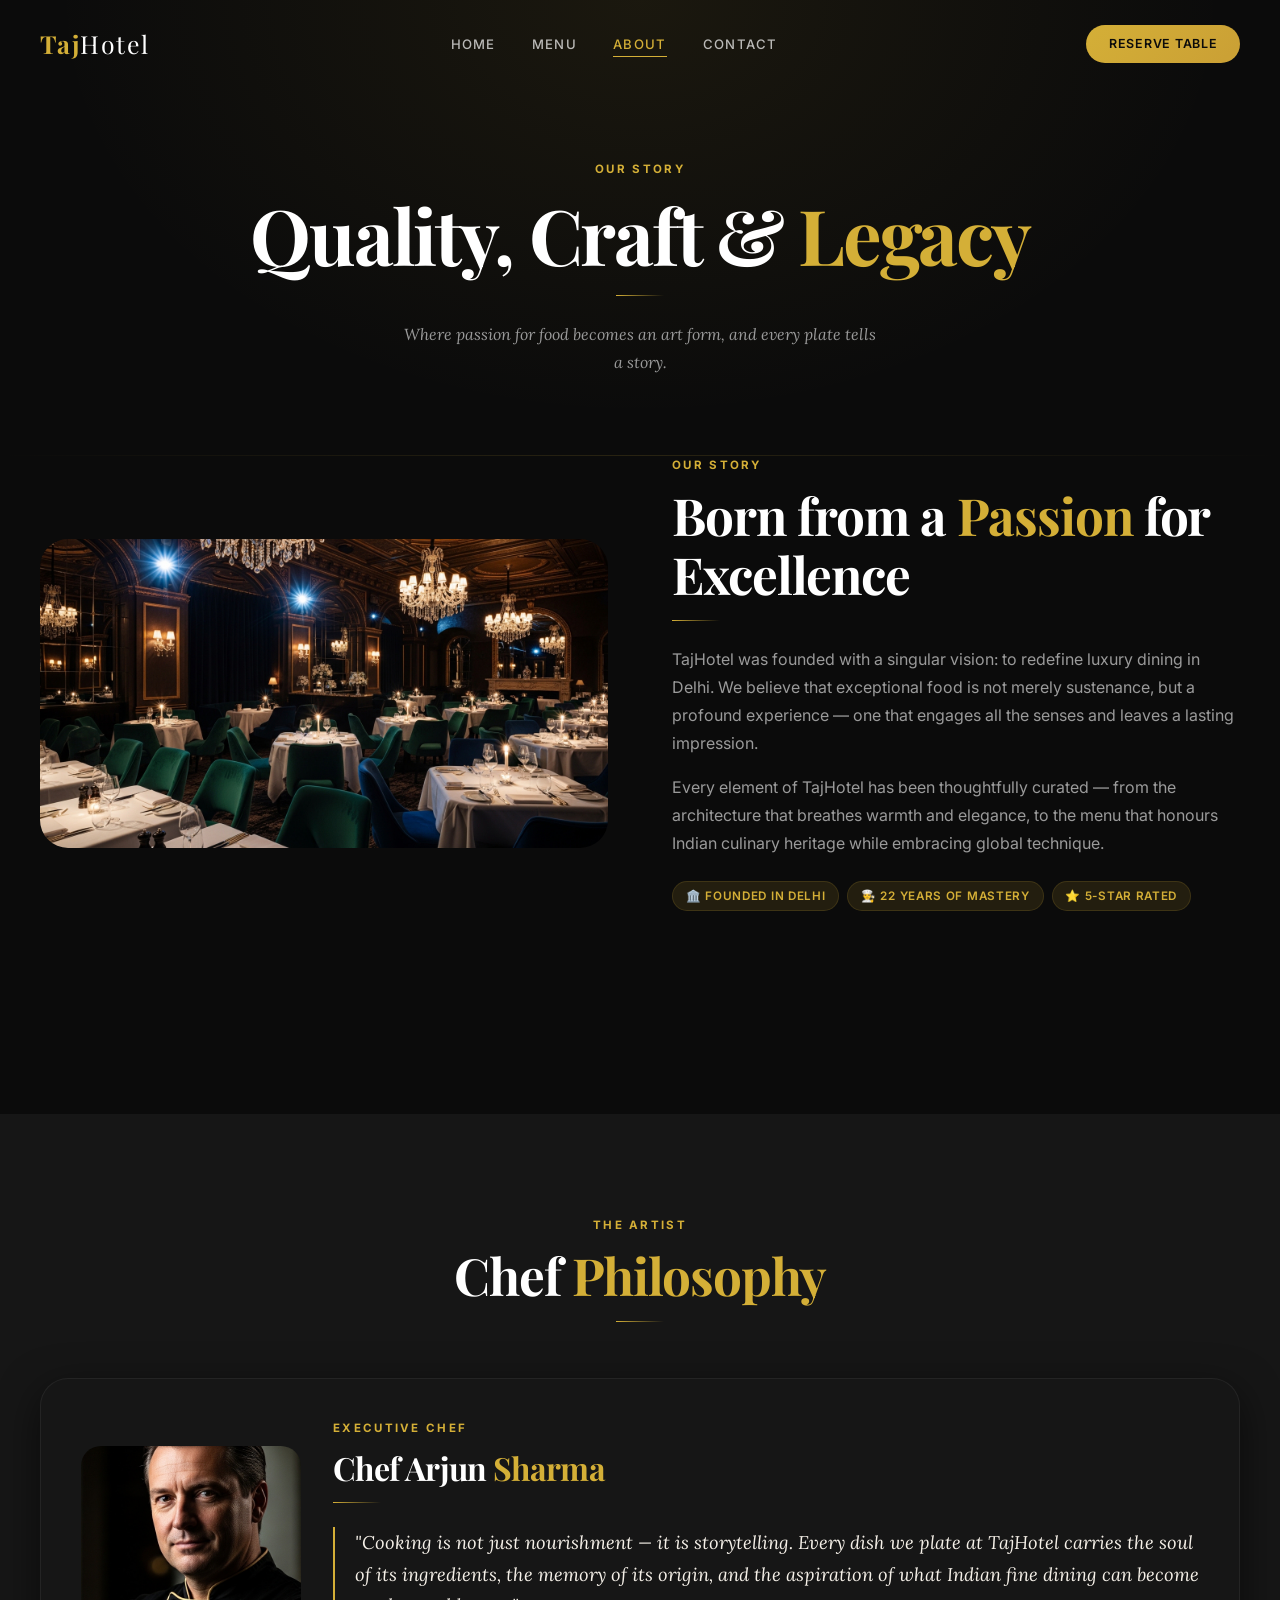
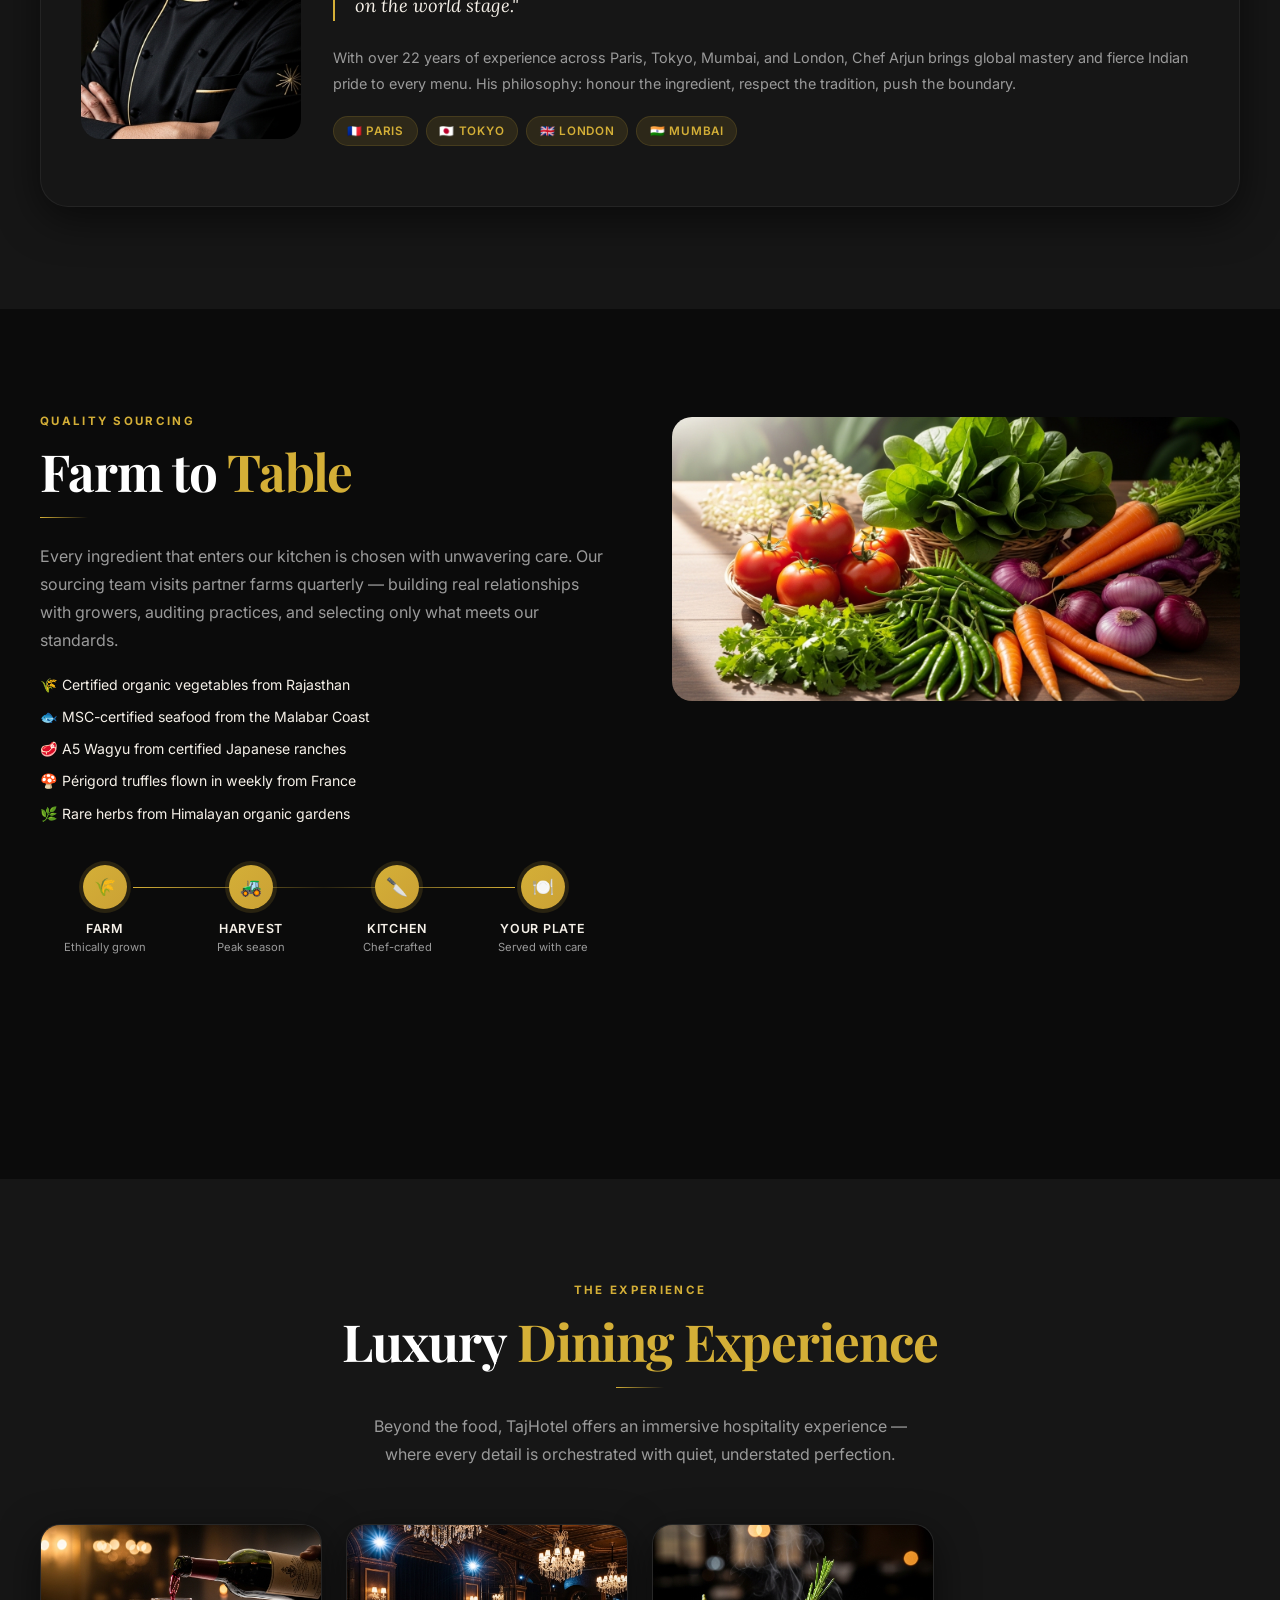
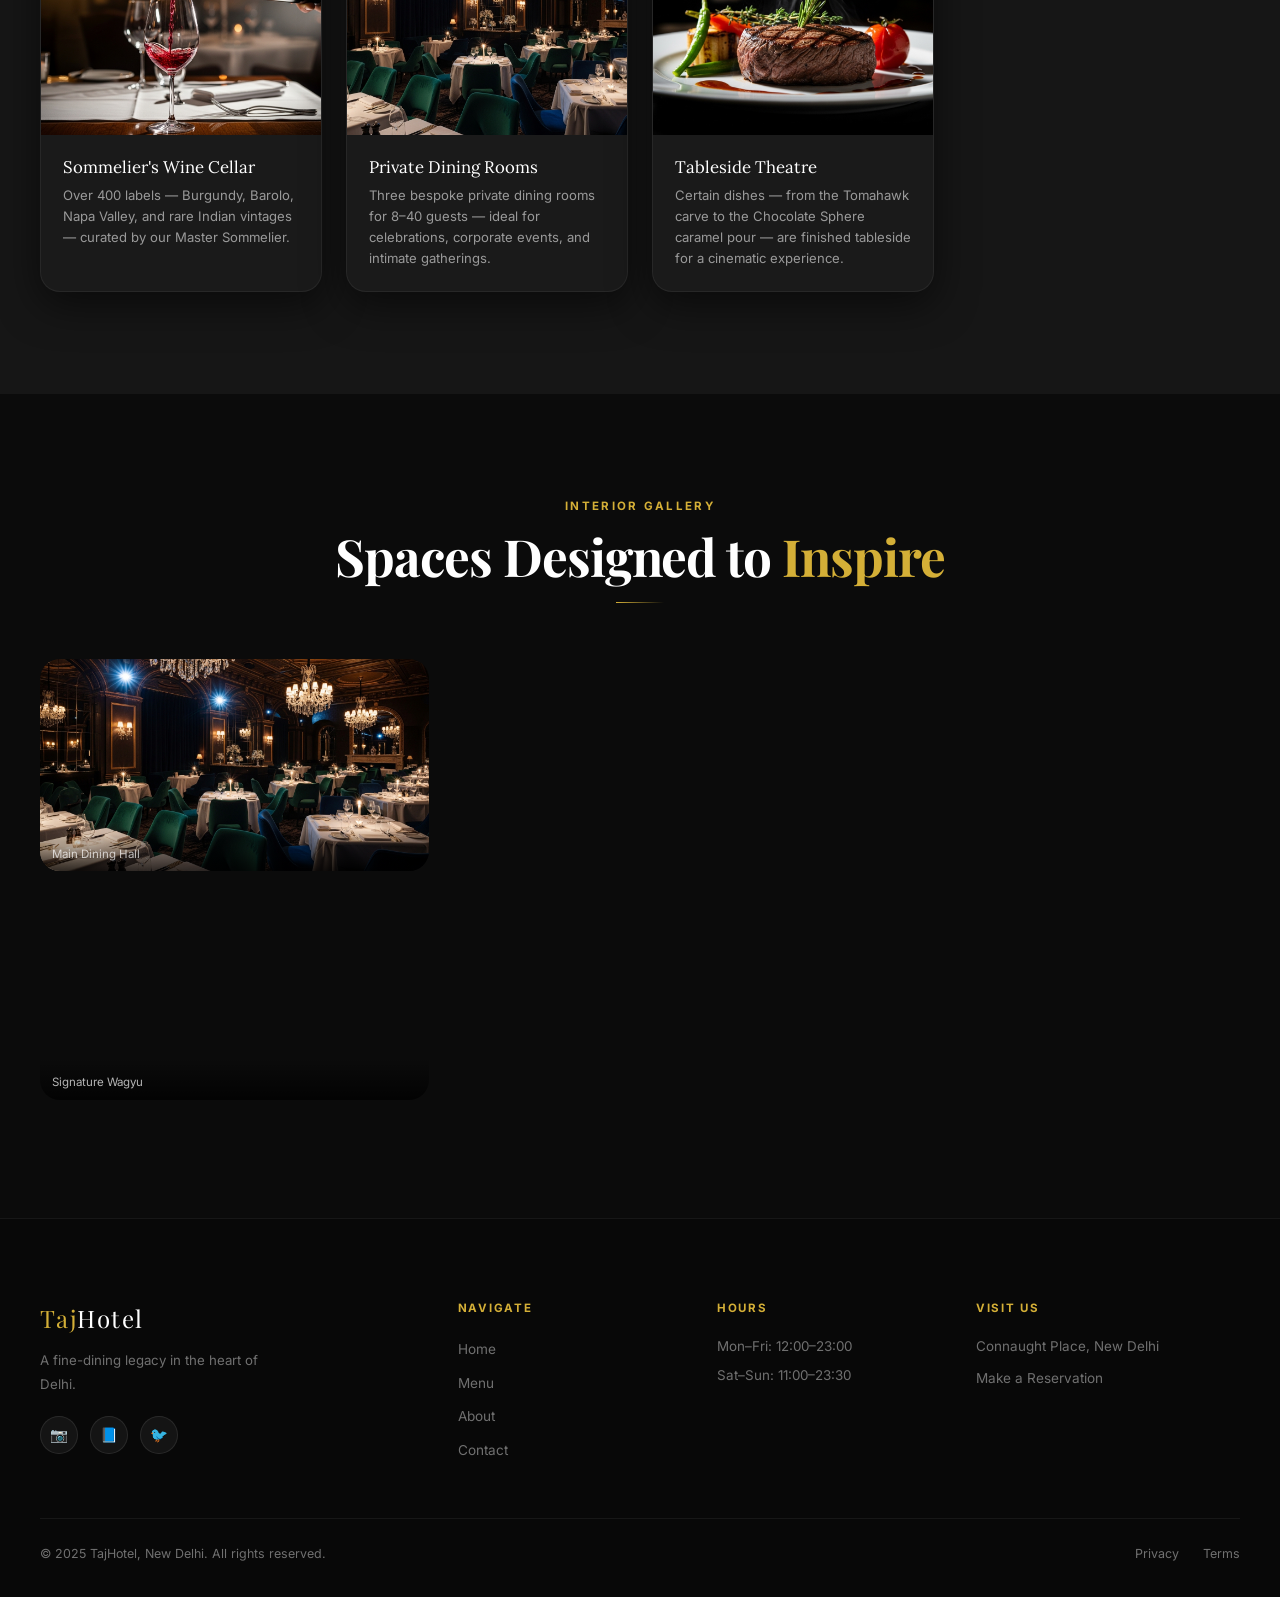
==== about.html @ 407a15d6 "Initial commit - demowebsite" ====
<!DOCTYPE html>
<html lang="en">

<head>
    <meta charset="UTF-8" />
    <meta name="viewport" content="width=device-width,initial-scale=1.0" />
    <title>About — TajHotel Fine Dining Delhi</title>
    <meta name="description"
        content="Discover TajHotel's story — our philosophy of quality sourcing, Chef Arjun Sharma's culinary vision, and our luxurious dining spaces in New Delhi." />
    <link rel="preconnect" href="https://fonts.googleapis.com" />
    <link rel="preconnect" href="https://fonts.gstatic.com" crossorigin />
    <link
        href="https://fonts.googleapis.com/css2?family=Playfair+Display:ital,wght@0,400;0,600;0,700;1,400&family=Inter:wght@300;400;500;600;700&family=Lora:ital,wght@0,400;0,500;1,400&display=swap"
        rel="stylesheet" />
    <link rel="stylesheet" href="styles.css" />
</head>

<body>
    <div id="loader" aria-hidden="true">
        <div class="loader-logo">TajHotel</div>
        <div class="loader-bar"></div>
    </div>
    <div id="scroll-progress" aria-hidden="true"></div>
    <a href="#main" class="skip-link">Skip to main content</a>

    <header id="navbar" role="banner">
        <div class="container">
            <div class="nav-wrap">
                <a href="index.html" class="nav-logo">Taj<span>Hotel</span></a>
                <nav aria-label="Primary navigation">
                    <ul class="nav-links" role="list">
                        <li><a href="index.html">Home</a></li>
                        <li><a href="menu.html">Menu</a></li>
                        <li><a href="about.html" aria-current="page">About</a></li>
                        <li><a href="contact.html">Contact</a></li>
                    </ul>
                </nav>
                <a href="contact.html" class="btn btn-gold btn-sm nav-cta">Reserve Table</a>
                <button class="hamburger" aria-label="Open navigation"
                    aria-expanded="false"><span></span><span></span><span></span></button>
            </div>
        </div>
    </header>
    <nav id="mobile-nav" class="mobile-nav" aria-label="Mobile">
        <button class="mobile-nav-close" aria-label="Close">✕</button>
        <a href="index.html">Home</a><a href="menu.html">Menu</a><a href="about.html">About</a><a
            href="contact.html">Contact</a>
        <a href="contact.html" class="btn btn-gold">Reserve Table</a>
    </nav>

    <main id="main">

        <!-- PAGE BANNER -->
        <div class="page-banner">
            <div class="container">
                <span class="section-eyebrow">Our Story</span>
                <h1>Quality, Craft &amp; <span class="gold">Legacy</span></h1>
                <div class="gold-line center"></div>
                <p style="max-width:480px;margin:0 auto;font-style:italic;font-family:var(--font-menu)">Where passion
                    for food becomes an art form, and every plate tells a story.</p>
            </div>
        </div>

        <!-- OUR STORY -->
        <section aria-labelledby="story-heading" style="padding-top:0">
            <div class="container">
                <div class="about-split reveal">
                    <div class="about-img">
                        <img src="Interior.jpeg" alt="TajHotel elegant interior — main dining hall" loading="lazy"
                            decoding="async" />
                    </div>
                    <div>
                        <span class="section-eyebrow">Our Story</span>
                        <h2 id="story-heading" class="section-title">Born from a <span class="gold">Passion</span> for
                            Excellence</h2>
                        <div class="gold-line"></div>
                        <p style="margin-bottom:1rem">TajHotel was founded with a singular vision: to redefine luxury
                            dining in Delhi. We believe that exceptional food is not merely sustenance, but a profound
                            experience — one that engages all the senses and leaves a lasting impression.</p>
                        <p>Every element of TajHotel has been thoughtfully curated — from the architecture that breathes
                            warmth and elegance, to the menu that honours Indian culinary heritage while embracing
                            global technique.</p>
                        <div class="origin-pills" style="margin-top:1.5rem">
                            <span class="origin-pill">🏛️ Founded in Delhi</span>
                            <span class="origin-pill">👨‍🍳 22 Years of Mastery</span>
                            <span class="origin-pill">⭐ 5-Star Rated</span>
                        </div>
                    </div>
                </div>
            </div>
        </section>

        <!-- CHEF PHILOSOPHY -->
        <section aria-labelledby="chef-heading" style="background:var(--charcoal)">
            <div class="container">
                <div class="section-header center">
                    <span class="section-eyebrow">The Artist</span>
                    <h2 id="chef-heading" class="section-title">Chef <span class="gold">Philosophy</span></h2>
                    <div class="gold-line center"></div>
                </div>
                <div class="chef-profile reveal">
                    <div class="chef-img">
                        <img src="CHIEF.jpeg" alt="Executive Chef Arjun Sharma — TajHotel Delhi" loading="lazy"
                            decoding="async" />
                    </div>
                    <div>
                        <span class="section-eyebrow">Executive Chef</span>
                        <h2 style="font-size:2rem;margin-bottom:.25rem">Chef Arjun <span class="gold">Sharma</span></h2>
                        <div class="gold-line"></div>
                        <blockquote class="chef-quote">
                            "Cooking is not just nourishment — it is storytelling. Every dish we plate at TajHotel
                            carries the soul of its ingredients, the memory of its origin, and the aspiration of what
                            Indian fine dining can become on the world stage."
                        </blockquote>
                        <p style="margin-bottom:1rem;font-size:.9rem">With over 22 years of experience across Paris,
                            Tokyo, Mumbai, and London, Chef Arjun brings global mastery and fierce Indian pride to every
                            menu. His philosophy: honour the ingredient, respect the tradition, push the boundary.</p>
                        <div class="origin-pills">
                            <span class="origin-pill">🇫🇷 Paris</span>
                            <span class="origin-pill">🇯🇵 Tokyo</span>
                            <span class="origin-pill">🇬🇧 London</span>
                            <span class="origin-pill">🇮🇳 Mumbai</span>
                        </div>
                    </div>
                </div>
            </div>
        </section>

        <!-- FARM TO TABLE -->
        <section aria-labelledby="farm-heading">
            <div class="container">
                <div class="about-split reveal">
                    <div>
                        <span class="section-eyebrow">Quality Sourcing</span>
                        <h2 id="farm-heading" class="section-title">Farm to <span class="gold">Table</span></h2>
                        <div class="gold-line"></div>
                        <p style="margin-bottom:1.25rem">Every ingredient that enters our kitchen is chosen with
                            unwavering care. Our sourcing team visits partner farms quarterly — building real
                            relationships with growers, auditing practices, and selecting only what meets our standards.
                        </p>
                        <ul style="display:flex;flex-direction:column;gap:.6rem;margin-bottom:1.5rem">
                            <li style="font-size:.88rem;color:var(--off-white)">🌾 Certified organic vegetables from
                                Rajasthan</li>
                            <li style="font-size:.88rem;color:var(--off-white)">🐟 MSC-certified seafood from the
                                Malabar Coast</li>
                            <li style="font-size:.88rem;color:var(--off-white)">🥩 A5 Wagyu from certified Japanese
                                ranches</li>
                            <li style="font-size:.88rem;color:var(--off-white)">🍄 Périgord truffles flown in weekly
                                from France</li>
                            <li style="font-size:.88rem;color:var(--off-white)">🌿 Rare herbs from Himalayan organic
                                gardens</li>
                        </ul>

                        <!-- Farm-to-table timeline -->
                        <div class="timeline" role="list" aria-label="Farm to plate journey">
                            <div class="tl-step reveal" role="listitem" data-delay="0">
                                <div class="tl-icon" aria-hidden="true">🌾</div>
                                <div>
                                    <div class="tl-label">Farm</div>
                                    <div class="tl-sub">Ethically grown</div>
                                </div>
                            </div>
                            <div class="tl-step reveal" role="listitem" data-delay="150">
                                <div class="tl-icon" aria-hidden="true">🚜</div>
                                <div>
                                    <div class="tl-label">Harvest</div>
                                    <div class="tl-sub">Peak season</div>
                                </div>
                            </div>
                            <div class="tl-step reveal" role="listitem" data-delay="300">
                                <div class="tl-icon" aria-hidden="true">🔪</div>
                                <div>
                                    <div class="tl-label">Kitchen</div>
                                    <div class="tl-sub">Chef-crafted</div>
                                </div>
                            </div>
                            <div class="tl-step reveal" role="listitem" data-delay="450">
                                <div class="tl-icon" aria-hidden="true">🍽️</div>
                                <div>
                                    <div class="tl-label">Your Plate</div>
                                    <div class="tl-sub">Served with care</div>
                                </div>
                            </div>
                        </div>
                    </div>
                    <div class="ingredients-imgs reveal" data-delay="100">
                        <div class="ing-img">
                            <img src="Organic Vegetables.jpeg" alt="Organic vegetables sourced for TajHotel"
                                loading="lazy" decoding="async" />
                        </div>
                        <div class="ing-img">
                            <img src="Organic veggies.jpeg" alt="Seasonal organic produce" loading="lazy"
                                decoding="async" />
                        </div>
                        <div class="ing-img">
                            <img src="Grilled Vegetable Terrine.jpeg" alt="Farm-fresh vegetable preparation"
                                loading="lazy" decoding="async" />
                        </div>
                    </div>
                </div>
            </div>
        </section>

        <!-- DINING EXPERIENCE -->
        <section aria-labelledby="exp-heading" style="background:var(--charcoal)">
            <div class="container">
                <div class="section-header center">
                    <span class="section-eyebrow">The Experience</span>
                    <h2 id="exp-heading" class="section-title">Luxury <span class="gold">Dining Experience</span></h2>
                    <div class="gold-line center"></div>
                    <p>Beyond the food, TajHotel offers an immersive hospitality experience — where every detail is
                        orchestrated with quiet, understated perfection.</p>
                </div>
                <div class="dishes-grid">
                    <article class="dish-card reveal" data-delay="0">
                        <div class="dish-card-img"><img src="Fine Red Wine Pour.jpeg" alt="Sommelier wine service"
                                loading="lazy" decoding="async" /></div>
                        <div class="dish-card-body">
                            <div class="dish-card-name">Sommelier's Wine Cellar</div>
                            <div class="dish-card-desc">Over 400 labels — Burgundy, Barolo, Napa Valley, and rare Indian
                                vintages — curated by our Master Sommelier.</div>
                        </div>
                    </article>
                    <article class="dish-card reveal" data-delay="80">
                        <div class="dish-card-img"><img src="Interior.jpeg" alt="Private dining room" loading="lazy"
                                decoding="async" /></div>
                        <div class="dish-card-body">
                            <div class="dish-card-name">Private Dining Rooms</div>
                            <div class="dish-card-desc">Three bespoke private dining rooms for 8–40 guests — ideal for
                                celebrations, corporate events, and intimate gatherings.</div>
                        </div>
                    </article>
                    <article class="dish-card reveal" data-delay="160">
                        <div class="dish-card-img"><img src="Charcoal-Grilled Tomahawk 1kg.jpeg" alt="Tableside service"
                                loading="lazy" decoding="async" /></div>
                        <div class="dish-card-body">
                            <div class="dish-card-name">Tableside Theatre</div>
                            <div class="dish-card-desc">Certain dishes — from the Tomahawk carve to the Chocolate Sphere
                                caramel pour — are finished tableside for a cinematic experience.</div>
                        </div>
                    </article>
                </div>
            </div>
        </section>

        <!-- INTERIOR GALLERY -->
        <section aria-labelledby="intgallery-heading">
            <div class="container">
                <div class="section-header center">
                    <span class="section-eyebrow">Interior Gallery</span>
                    <h2 id="intgallery-heading" class="section-title">Spaces Designed to <span
                            class="gold">Inspire</span></h2>
                    <div class="gold-line center"></div>
                </div>
                <div class="gallery-masonry" role="list">
                    <a class="gallery-item reveal" role="listitem" tabindex="0" data-lb-src="Interior.jpeg"
                        data-lb-alt="Main Dining Hall" data-lb-caption="Main Dining Hall">
                        <img src="Interior.jpeg" alt="TajHotel main dining hall" loading="lazy" decoding="async" />
                        <div class="gallery-item-overlay"><span>🔍</span></div>
                        <div class="gallery-caption">Main Dining Hall</div>
                    </a>
                    <a class="gallery-item reveal" role="listitem" tabindex="0" data-lb-src="Wagyu Ribeye.jpeg"
                        data-lb-alt="Wagyu service" data-lb-caption="Wagyu Ribeye Presentation">
                        <img src="Wagyu Ribeye.jpeg" alt="Wagyu ribeye plating" loading="lazy" decoding="async" />
                        <div class="gallery-item-overlay"><span>🔍</span></div>
                        <div class="gallery-caption">Signature Wagyu</div>
                    </a>
                    <a class="gallery-item reveal" role="listitem" tabindex="0" data-lb-src="Caviar with Blinis.jpeg"
                        data-lb-alt="Caviar service" data-lb-caption="Beluga Caviar Service">
                        <img src="Caviar with Blinis.jpeg" alt="Beluga caviar service" loading="lazy"
                            decoding="async" />
                        <div class="gallery-item-overlay"><span>🔍</span></div>
                        <div class="gallery-caption">Caviar Service</div>
                    </a>
                    <a class="gallery-item reveal" role="listitem" tabindex="0" data-lb-src="Fine Red Wine Pour.jpeg"
                        data-lb-alt="Wine service" data-lb-caption="Sommelier Service">
                        <img src="Fine Red Wine Pour.jpeg" alt="Fine wine service at TajHotel" loading="lazy"
                            decoding="async" />
                        <div class="gallery-item-overlay"><span>🔍</span></div>
                        <div class="gallery-caption">Sommelier Selection</div>
                    </a>
                    <a class="gallery-item reveal" role="listitem" tabindex="0"
                        data-lb-src="Chocolate Sphere Dessert.jpeg" data-lb-alt="Chocolate Sphere"
                        data-lb-caption="Chocolate Sphere — Tableside pour">
                        <img src="Chocolate Sphere Dessert.jpeg" alt="Chocolate sphere dessert" loading="lazy"
                            decoding="async" />
                        <div class="gallery-item-overlay"><span>🔍</span></div>
                        <div class="gallery-caption">Dessert Theatrics</div>
                    </a>
                    <a class="gallery-item reveal" role="listitem" tabindex="0" data-lb-src="Royal Maharaja Thali.jpeg"
                        data-lb-alt="Royal Maharaja Thali" data-lb-caption="Royal Maharaja Thali">
                        <img src="Royal Maharaja Thali.jpeg" alt="Royal Maharaja Thali" loading="lazy"
                            decoding="async" />
                        <div class="gallery-item-overlay"><span>🔍</span></div>
                        <div class="gallery-caption">Maharaja Thali</div>
                    </a>
                </div>
            </div>
        </section>

    </main>

    <footer>
        <div class="container">
            <div class="footer-grid">
                <div>
                    <a href="index.html" class="footer-logo">Taj<span>Hotel</span></a>
                    <p class="footer-tagline">A fine-dining legacy in the heart of Delhi.</p>
                    <div class="social-row">
                        <a href="#" class="social-btn" aria-label="Instagram">📷</a><a href="#" class="social-btn"
                            aria-label="Facebook">📘</a><a href="#" class="social-btn" aria-label="Twitter">🐦</a>
                    </div>
                </div>
                <div class="footer-col">
                    <h5>Navigate</h5>
                    <ul>
                        <li><a href="index.html">Home</a></li>
                        <li><a href="menu.html">Menu</a></li>
                        <li><a href="about.html">About</a></li>
                        <li><a href="contact.html">Contact</a></li>
                    </ul>
                </div>
                <div class="footer-col">
                    <h5>Hours</h5>
                    <ul>
                        <li style="color:var(--muted-2);font-size:.84rem">Mon–Fri: 12:00–23:00</li>
                        <li style="color:var(--muted-2);font-size:.84rem">Sat–Sun: 11:00–23:30</li>
                    </ul>
                </div>
                <div class="footer-col">
                    <h5>Visit Us</h5>
                    <ul>
                        <li style="color:var(--muted-2);font-size:.84rem">Connaught Place, New Delhi</li>
                        <li><a href="contact.html">Make a Reservation</a></li>
                    </ul>
                </div>
            </div>
            <div class="footer-bottom">
                <p>© 2025 TajHotel, New Delhi. All rights reserved.</p>
                <nav class="footer-legal"><a href="#">Privacy</a><a href="#">Terms</a></nav>
            </div>
        </div>
    </footer>

    <div id="lightbox" role="dialog" aria-modal="true" hidden>
        <button id="lb-close" aria-label="Close">✕</button>
        <button id="lb-prev" class="lb-arrow" aria-label="Previous">‹</button>
        <img id="lb-img" src="" alt="" />
        <button id="lb-next" class="lb-arrow" aria-label="Next">›</button>
        <div id="lb-caption" aria-live="polite"></div>
    </div>
    <script src="main.js" defer></script>
</body>

</html>
---- styles.css ----
/* ═══════════════════════════════════════════════════════
   TAJHOTEL — PREMIUM LUXURY DESIGN SYSTEM v2
   ═══════════════════════════════════════════════════════ */

/* ─── TOKENS ─────────────────────────────────────────── */
:root {
  --black: #0B0B0B;
  --charcoal: #161616;
  --charcoal-2: #1c1c1c;
  --card-bg: #1a1a1a;
  --gold: #D4AF37;
  --soft-gold: #CBA135;
  --gold-dim: rgba(212, 175, 55, 0.12);
  --gold-glow: rgba(212, 175, 55, 0.25);
  --white: #FFFFFF;
  --off-white: #F5F0E8;
  --muted: #9a9a9a;
  --muted-2: #707070;
  --border: rgba(212, 175, 55, 0.15);
  --border-soft: rgba(255, 255, 255, 0.06);

  --r-sm: 8px;
  --r-md: 14px;
  --r-lg: 20px;
  --r-xl: 28px;
  --r-full: 9999px;

  --shadow-gold: 0 8px 30px rgba(212, 175, 55, 0.2);
  --shadow-card: 0 12px 40px rgba(0, 0, 0, 0.55);
  --shadow-hover: 0 24px 60px rgba(0, 0, 0, 0.65);

  --dur-fast: 250ms;
  --dur: 420ms;
  --dur-slow: 650ms;
  --ease: cubic-bezier(0.16, 1, 0.3, 1);
  --ease-out: cubic-bezier(0.0, 0.0, 0.2, 1);

  --font-head: 'Playfair Display', Georgia, serif;
  --font-body: 'Inter', system-ui, sans-serif;
  --font-menu: 'Lora', Georgia, serif;

  --container: 1320px;
  --section-py: clamp(4rem, 8vw, 7rem);
}

/* ─── LOADING SCREEN ─────────────────────────────────── */
#loader {
  position: fixed;
  inset: 0;
  background: var(--black);
  z-index: 9999;
  display: flex;
  flex-direction: column;
  align-items: center;
  justify-content: center;
  gap: 1.5rem;
  transition: opacity .6s var(--ease), visibility .6s;
}

#loader.hidden {
  opacity: 0;
  visibility: hidden;
  pointer-events: none;
}

.loader-logo {
  font-family: var(--font-head);
  font-size: 2.4rem;
  color: var(--gold);
  letter-spacing: .08em;
  animation: pulse-gold 1.6s ease-in-out infinite;
}

.loader-bar {
  width: 180px;
  height: 1px;
  background: rgba(212, 175, 55, .2);
  position: relative;
  overflow: hidden;
}

.loader-bar::after {
  content: '';
  position: absolute;
  left: -100%;
  top: 0;
  width: 100%;
  height: 100%;
  background: linear-gradient(90deg, transparent, var(--gold), transparent);
  animation: slide-bar 1.4s ease-in-out infinite;
}

@keyframes pulse-gold {

  0%,
  100% {
    opacity: 1
  }

  50% {
    opacity: .5
  }
}

@keyframes slide-bar {
  to {
    left: 200%;
  }
}

/* ─── SCROLL PROGRESS ────────────────────────────────── */
#scroll-progress {
  position: fixed;
  top: 0;
  left: 0;
  height: 2px;
  background: linear-gradient(90deg, var(--soft-gold), var(--gold));
  z-index: 10000;
  width: 0%;
  transition: width .1s linear;
  box-shadow: 0 0 8px var(--gold-glow);
}

/* ─── RESET & BASE ───────────────────────────────────── */
*,
*::before,
*::after {
  box-sizing: border-box;
  margin: 0;
  padding: 0;
}

html {
  scroll-behavior: smooth;
  font-size: 16px;
}

body {
  font-family: var(--font-body);
  background: var(--black);
  color: var(--off-white);
  line-height: 1.6;
  overflow-x: hidden;
  -webkit-font-smoothing: antialiased;
}

img {
  display: block;
  max-width: 100%;
}

a {
  color: inherit;
  text-decoration: none;
}

button {
  cursor: pointer;
  border: none;
  background: none;
  font: inherit;
}

ul,
ol {
  list-style: none;
}

input,
select,
textarea {
  font: inherit;
}

::selection {
  background: var(--gold-dim);
  color: var(--gold);
}

/* ─── SKIP LINK ──────────────────────────────────────── */
.skip-link {
  position: absolute;
  top: -200%;
  left: 1rem;
  background: var(--gold);
  color: var(--black);
  padding: .5rem 1rem;
  border-radius: var(--r-sm);
  font-weight: 700;
  z-index: 9998;
  transition: top .2s;
}

.skip-link:focus {
  top: 1rem;
}

/* ─── CONTAINER ──────────────────────────────────────── */
.container {
  width: 100%;
  max-width: var(--container);
  margin-inline: auto;
  padding-inline: clamp(1rem, 4vw, 2.5rem);
}

/* ─── TYPOGRAPHY ─────────────────────────────────────── */
h1,
h2,
h3,
h4 {
  font-family: var(--font-head);
  line-height: 1.15;
  color: var(--white);
  font-weight: 700;
}

h1 {
  font-size: clamp(2.4rem, 6vw, 5rem);
  letter-spacing: -.03em;
}

h2 {
  font-size: clamp(1.8rem, 4vw, 3.2rem);
  letter-spacing: -.02em;
}

h3 {
  font-size: clamp(1.2rem, 2.5vw, 1.75rem);
}

h4 {
  font-size: 1.1rem;
}

p {
  color: var(--muted);
  line-height: 1.75;
}

.section-eyebrow {
  font-family: var(--font-body);
  font-size: .72rem;
  font-weight: 700;
  letter-spacing: .2em;
  text-transform: uppercase;
  color: var(--gold);
  display: block;
  margin-bottom: .75rem;
}

.section-title {
  margin-bottom: .75rem;
}

.gold {
  color: var(--gold);
}

.text-center {
  text-align: center;
}

.gold-line {
  width: 48px;
  height: 1px;
  background: linear-gradient(90deg, var(--gold), transparent);
  margin: 1rem 0 1.5rem;
}

.gold-line.center {
  margin-inline: auto;
}

/* ─── BUTTONS ────────────────────────────────────────── */
.btn {
  display: inline-flex;
  align-items: center;
  gap: .5rem;
  padding: .8rem 2rem;
  border-radius: var(--r-full);
  font-family: var(--font-body);
  font-size: .88rem;
  font-weight: 600;
  letter-spacing: .06em;
  text-transform: uppercase;
  transition: transform var(--dur) var(--ease), box-shadow var(--dur) var(--ease), background var(--dur);
  cursor: pointer;
}

.btn-gold {
  background: linear-gradient(135deg, var(--gold) 0%, var(--soft-gold) 50%, var(--gold) 100%);
  background-size: 200% auto;
  color: var(--black);
}

.btn-gold:hover {
  background-position: right center;
  box-shadow: var(--shadow-gold);
  transform: translateY(-2px) scale(1.02);
}

.btn-outline {
  border: 1px solid var(--gold);
  color: var(--gold);
  background: transparent;
}

.btn-outline:hover {
  background: var(--gold-dim);
  box-shadow: var(--shadow-gold);
  transform: translateY(-2px) scale(1.02);
}

.btn-sm {
  padding: .55rem 1.4rem;
  font-size: .78rem;
}

/* ─── NAVBAR ─────────────────────────────────────────── */
#navbar {
  position: fixed;
  top: 0;
  left: 0;
  right: 0;
  z-index: 1000;
  padding: 1.5rem 0;
  transition: padding var(--dur) var(--ease), background var(--dur), backdrop-filter var(--dur), border-color var(--dur);
  border-bottom: 1px solid transparent;
}

#navbar.scrolled {
  padding: .85rem 0;
  background: rgba(11, 11, 11, .92);
  backdrop-filter: blur(18px) saturate(150%);
  border-bottom-color: var(--border);
}

.nav-wrap {
  display: flex;
  align-items: center;
  justify-content: space-between;
  gap: 2rem;
}

.nav-logo {
  font-family: var(--font-head);
  font-size: 1.55rem;
  font-weight: 700;
  color: var(--gold);
  letter-spacing: .06em;
  flex-shrink: 0;
}

.nav-logo span {
  color: var(--white);
  font-weight: 300;
}

.nav-links {
  display: flex;
  align-items: center;
  gap: 2.25rem;
}

.nav-links a {
  font-size: .82rem;
  font-weight: 500;
  letter-spacing: .1em;
  text-transform: uppercase;
  color: rgba(255, 255, 255, .7);
  position: relative;
  transition: color .25s;
}

.nav-links a::after {
  content: '';
  position: absolute;
  left: 0;
  bottom: -5px;
  width: 0;
  height: 1px;
  background: var(--gold);
  transition: width .3s var(--ease);
}

.nav-links a:hover,
.nav-links a[aria-current] {
  color: var(--gold);
}

.nav-links a:hover::after,
.nav-links a[aria-current]::after {
  width: 100%;
}

.nav-cta {
  margin-left: .5rem;
}

.hamburger {
  display: none;
  flex-direction: column;
  gap: 5px;
  padding: .25rem;
  width: 36px;
  cursor: pointer;
}

.hamburger span {
  display: block;
  height: 1.5px;
  background: var(--white);
  border-radius: 2px;
  transition: transform .35s var(--ease), opacity .25s;
}

.hamburger[aria-expanded="true"] span:nth-child(1) {
  transform: translateY(6.5px) rotate(45deg);
}

.hamburger[aria-expanded="true"] span:nth-child(2) {
  opacity: 0;
}

.hamburger[aria-expanded="true"] span:nth-child(3) {
  transform: translateY(-6.5px) rotate(-45deg);
}

/* Mobile nav */
.mobile-nav {
  display: none;
  position: fixed;
  inset: 0;
  background: rgba(0, 0, 0, .97);
  backdrop-filter: blur(24px);
  z-index: 999;
  flex-direction: column;
  align-items: center;
  justify-content: center;
  gap: 2.25rem;
}

.mobile-nav.open {
  display: flex;
}

.mobile-nav-close {
  position: absolute;
  top: 1.5rem;
  right: 1.5rem;
  color: var(--muted);
  font-size: 1.5rem;
  padding: .5rem;
  transition: color .2s;
}

.mobile-nav-close:hover {
  color: var(--gold);
}

.mobile-nav a {
  font-family: var(--font-head);
  font-size: 2.2rem;
  color: var(--white);
  transition: color .25s;
}

.mobile-nav a:hover {
  color: var(--gold);
}

/* ─── HERO ───────────────────────────────────────────── */
.hero {
  position: relative;
  height: 100svh;
  min-height: 640px;
  display: flex;
  align-items: center;
  overflow: hidden;
}

.hero-parallax {
  position: absolute;
  inset: 0;
  will-change: transform;
}

.hero-parallax img {
  width: 100%;
  height: 120%;
  object-fit: cover;
  object-position: center;
}

.hero-overlay {
  position: absolute;
  inset: 0;
  background: linear-gradient(110deg,
      rgba(0, 0, 0, .88) 0%,
      rgba(0, 0, 0, .6) 50%,
      rgba(0, 0, 0, .2) 100%);
}

/* Cinematic vignette */
.hero-overlay::after {
  content: '';
  position: absolute;
  inset: 0;
  background: radial-gradient(ellipse at center, transparent 50%, rgba(0, 0, 0, .6) 100%);
}

.hero-content {
  position: relative;
  z-index: 2;
  max-width: 700px;
}

.hero-badge {
  display: inline-flex;
  align-items: center;
  gap: .5rem;
  background: rgba(212, 175, 55, .1);
  border: 1px solid rgba(212, 175, 55, .3);
  color: var(--gold);
  padding: .4rem 1rem;
  border-radius: var(--r-full);
  font-size: .72rem;
  letter-spacing: .15em;
  text-transform: uppercase;
  font-weight: 600;
  margin-bottom: 1.5rem;
  backdrop-filter: blur(6px);
}

.hero-badge::before {
  content: '✦';
}

.hero h1 {
  margin-bottom: 1rem;
}

.hero h1 .brand {
  color: var(--gold);
  display: block;
}

.hero-sub {
  font-size: clamp(1rem, 2vw, 1.2rem);
  color: rgba(255, 255, 255, .7);
  margin-bottom: 2.5rem;
  max-width: 520px;
  font-style: italic;
  font-family: var(--font-menu);
}

.hero-btns {
  display: flex;
  flex-wrap: wrap;
  gap: 1rem;
}

/* Scroll indicator */
.hero-scroll {
  position: absolute;
  bottom: 2.5rem;
  left: 50%;
  transform: translateX(-50%);
  z-index: 2;
  display: flex;
  flex-direction: column;
  align-items: center;
  gap: .5rem;
  color: rgba(255, 255, 255, .45);
  font-size: .7rem;
  letter-spacing: .12em;
  text-transform: uppercase;
}

.hero-scroll-line {
  width: 1px;
  height: 44px;
  background: linear-gradient(var(--gold), transparent);
  animation: scroll-drop 2s ease-in-out infinite;
}

@keyframes scroll-drop {
  0% {
    transform: scaleY(0);
    transform-origin: top;
    opacity: 1;
  }

  50% {
    transform: scaleY(1);
    transform-origin: top;
    opacity: 1;
  }

  100% {
    transform: scaleY(1);
    transform-origin: bottom;
    opacity: 0;
  }
}

/* ─── SECTIONS ───────────────────────────────────────── */
section {
  padding: var(--section-py) 0;
}

.section-header {
  margin-bottom: 3.5rem;
}

.section-header p {
  max-width: 540px;
  margin-top: .75rem;
}

.section-header.center {
  text-align: center;
}

.section-header.center p {
  margin-inline: auto;
}

/* ─── DISH CARDS ─────────────────────────────────────── */
.dishes-grid {
  display: grid;
  grid-template-columns: repeat(auto-fill, minmax(280px, 1fr));
  gap: 1.5rem;
}

.dish-card {
  background: var(--card-bg);
  border: 1px solid var(--border-soft);
  border-radius: var(--r-lg);
  overflow: hidden;
  box-shadow: var(--shadow-card);
  transition: transform var(--dur) var(--ease), box-shadow var(--dur), border-color var(--dur);
  transform-style: preserve-3d;
  cursor: pointer;
}

.dish-card:hover {
  transform: translateY(-10px) rotateX(3deg);
  box-shadow: var(--shadow-gold), var(--shadow-hover);
  border-color: var(--border);
}

.dish-card-img {
  width: 100%;
  aspect-ratio: 4/3;
  overflow: hidden;
  position: relative;
}

.dish-card-img img {
  width: 100%;
  height: 100%;
  object-fit: cover;
  transition: transform .7s var(--ease);
}

.dish-card:hover .dish-card-img img {
  transform: scale(1.1);
}

.dish-card-img-placeholder {
  width: 100%;
  height: 100%;
  background: linear-gradient(135deg, #1a1a1a, #111);
  display: flex;
  align-items: center;
  justify-content: center;
  font-size: 2.5rem;
  color: rgba(212, 175, 55, .25);
}

.dish-card-body {
  padding: 1.35rem;
}

.dish-card-name {
  font-family: var(--font-menu);
  font-size: 1.05rem;
  color: var(--white);
  margin-bottom: .35rem;
  line-height: 1.4;
}

.dish-card-desc {
  font-size: .82rem;
  color: var(--muted);
  line-height: 1.6;
}

.dish-card-price {
  font-family: var(--font-head);
  font-size: 1rem;
  color: var(--gold);
  margin-top: .6rem;
  font-weight: 600;
}

.dish-card-footer {
  display: flex;
  justify-content: space-between;
  align-items: center;
  margin-top: .9rem;
  padding-top: .9rem;
  border-top: 1px solid var(--border-soft);
}

.tag-chef {
  font-size: .67rem;
  font-weight: 700;
  letter-spacing: .08em;
  text-transform: uppercase;
  color: var(--gold);
  background: var(--gold-dim);
  padding: .2rem .6rem;
  border-radius: var(--r-full);
  border: 1px solid var(--border);
}

/* ─── INGREDIENTS SECTION ────────────────────────────── */
.ingredients-layout {
  display: grid;
  grid-template-columns: 1fr 1fr;
  gap: 4rem;
  align-items: center;
}

.ingredients-imgs {
  display: grid;
  grid-template-columns: 1fr 1fr;
  gap: .75rem;
}

.ing-img {
  border-radius: var(--r-lg);
  overflow: hidden;
  position: relative;
}

.ing-img:first-child {
  grid-column: 1/-1;
  aspect-ratio: 16/8;
}

.ing-img {
  aspect-ratio: 1;
}

.ing-img img {
  width: 100%;
  height: 100%;
  object-fit: cover;
  transition: transform .7s var(--ease);
}

.ing-img:hover img {
  transform: scale(1.06);
}

.origin-pill {
  display: inline-flex;
  align-items: center;
  gap: .4rem;
  background: var(--gold-dim);
  border: 1px solid var(--border);
  color: var(--gold);
  padding: .3rem .8rem;
  border-radius: var(--r-full);
  font-size: .73rem;
  font-weight: 600;
  letter-spacing: .06em;
  text-transform: uppercase;
}

.origin-pills {
  display: flex;
  flex-wrap: wrap;
  gap: .5rem;
  margin: 1.25rem 0;
}

/* ─── GALLERY ────────────────────────────────────────── */
.gallery-masonry {
  columns: 3;
  column-gap: 1rem;
}

.gallery-item {
  break-inside: avoid;
  margin-bottom: 1rem;
  border-radius: var(--r-lg);
  overflow: hidden;
  position: relative;
  cursor: pointer;
  display: block;
}

.gallery-item img {
  width: 100%;
  display: block;
  transition: transform .6s var(--ease);
}

.gallery-item:hover img {
  transform: scale(1.06);
}

.gallery-item-overlay {
  position: absolute;
  inset: 0;
  background: rgba(0, 0, 0, .45);
  display: flex;
  align-items: center;
  justify-content: center;
  opacity: 0;
  transition: opacity .3s;
}

.gallery-item:hover .gallery-item-overlay {
  opacity: 1;
}

.gallery-item-overlay span {
  font-size: 1.75rem;
  color: var(--gold);
}

.gallery-caption {
  position: absolute;
  bottom: 0;
  left: 0;
  right: 0;
  background: linear-gradient(transparent, rgba(0, 0, 0, .75));
  padding: 1rem .75rem .5rem;
  font-size: .72rem;
  color: rgba(255, 255, 255, .7);
}

/* ─── TESTIMONIALS ───────────────────────────────────── */
.testimonials-grid {
  display: grid;
  grid-template-columns: repeat(3, 1fr);
  gap: 1.5rem;
}

.testimonial-card {
  background: var(--charcoal);
  border: 1px solid var(--border-soft);
  border-radius: var(--r-lg);
  padding: 2rem 1.75rem;
  position: relative;
  transition: transform var(--dur) var(--ease), box-shadow var(--dur), border-color var(--dur);
}

.testimonial-card:hover {
  transform: translateY(-6px);
  box-shadow: var(--shadow-hover);
  border-color: var(--border);
}

.testimonial-card::before {
  content: '"';
  font-family: var(--font-head);
  font-size: 5rem;
  line-height: 1;
  color: var(--gold-dim);
  position: absolute;
  top: .5rem;
  left: 1.25rem;
  pointer-events: none;
}

.t-stars {
  color: var(--gold);
  font-size: 1rem;
  margin-bottom: .75rem;
}

.t-text {
  font-family: var(--font-menu);
  font-style: italic;
  font-size: .93rem;
  color: rgba(255, 255, 255, .8);
  line-height: 1.75;
  margin-bottom: 1.25rem;
}

.t-author {
  font-size: .82rem;
  font-weight: 600;
  color: var(--gold);
}

.t-role {
  font-size: .75rem;
  color: var(--muted-2);
}

/* ─── CTA SECTION ────────────────────────────────────── */
.cta-section {
  text-align: center;
  padding: var(--section-py) 0;
  background: linear-gradient(135deg, rgba(212, 175, 55, .07) 0%, transparent 60%);
  border-top: 1px solid var(--border-soft);
  border-bottom: 1px solid var(--border-soft);
  position: relative;
  overflow: hidden;
}

.cta-section::before {
  content: '';
  position: absolute;
  inset: 0;
  background: radial-gradient(ellipse at center, rgba(212, 175, 55, .06) 0%, transparent 70%);
}

.cta-section h2 {
  margin-bottom: 1rem;
  font-size: clamp(1.8rem, 4vw, 3rem);
}

.cta-section p {
  margin-bottom: 2rem;
}

/* ─── GLASS CARD ─────────────────────────────────────── */
.glass {
  backdrop-filter: blur(8px) saturate(120%);
  background: rgba(255, 255, 255, .03);
  border: 1px solid rgba(255, 255, 255, .07);
}

/* ─── MENU PAGE ──────────────────────────────────────── */
.menu-controls-bar {
  display: flex;
  flex-wrap: wrap;
  gap: 1rem;
  align-items: center;
  background: var(--charcoal);
  border: 1px solid var(--border-soft);
  border-radius: var(--r-lg);
  padding: 1.25rem 1.5rem;
  margin-bottom: 3rem;
}

.menu-search-wrap {
  position: relative;
  flex: 1;
  min-width: 200px;
}

.menu-search-wrap .s-icon {
  position: absolute;
  left: 1rem;
  top: 50%;
  transform: translateY(-50%);
  color: var(--muted);
  pointer-events: none;
}

#menu-search {
  width: 100%;
  background: rgba(255, 255, 255, .05);
  border: 1px solid rgba(255, 255, 255, .08);
  border-radius: var(--r-full);
  padding: .65rem 1rem .65rem 2.75rem;
  color: var(--white);
  transition: border-color .25s, box-shadow .25s;
}

#menu-search:focus {
  outline: none;
  border-color: var(--gold);
  box-shadow: 0 0 0 3px var(--gold-dim);
}

#menu-search::placeholder {
  color: var(--muted-2);
}

.cat-filters {
  display: flex;
  flex-wrap: wrap;
  gap: .5rem;
}

.cat-btn {
  padding: .45rem 1rem;
  border-radius: var(--r-full);
  font-size: .78rem;
  font-weight: 600;
  letter-spacing: .04em;
  border: 1px solid rgba(255, 255, 255, .1);
  color: var(--muted);
  background: transparent;
  cursor: pointer;
  transition: all .25s;
}

.cat-btn:hover,
.cat-btn.active {
  border-color: var(--gold);
  color: var(--gold);
  background: var(--gold-dim);
}

.menu-notice {
  background: var(--gold-dim);
  border: 1px solid var(--border);
  border-radius: var(--r-md);
  padding: .9rem 1.25rem;
  font-size: .83rem;
  color: rgba(255, 255, 255, .75);
  margin-bottom: 2rem;
  display: flex;
  gap: .6rem;
  align-items: flex-start;
}

.menu-section {
  margin-bottom: 4.5rem;
}

.menu-section-heading {
  font-family: var(--font-head);
  font-size: 1.9rem;
  color: var(--white);
  border-bottom: 1px solid var(--border);
  padding-bottom: .75rem;
  margin-bottom: 2rem;
  display: flex;
  align-items: center;
  gap: .75rem;
}

.menu-section-heading .cat-icon {
  color: var(--gold);
}

.menu-grid {
  display: grid;
  grid-template-columns: repeat(auto-fill, minmax(260px, 1fr));
  gap: 1.25rem;
}

.menu-item-card {
  background: var(--charcoal);
  border: 1px solid var(--border-soft);
  border-radius: var(--r-lg);
  overflow: hidden;
  box-shadow: var(--shadow-card);
  transition: transform var(--dur) var(--ease), box-shadow var(--dur), border-color var(--dur);
}

.menu-item-card:hover {
  transform: translateY(-6px) scale(1.01);
  box-shadow: var(--shadow-gold), var(--shadow-hover);
  border-color: var(--border);
}

.mic-img {
  width: 100%;
  aspect-ratio: 16/10;
  overflow: hidden;
  position: relative;
}

.mic-img img {
  width: 100%;
  height: 100%;
  object-fit: cover;
  transition: transform .6s var(--ease);
}

.menu-item-card:hover .mic-img img {
  transform: scale(1.08);
}

.mic-placeholder {
  width: 100%;
  height: 100%;
  background: linear-gradient(135deg, #181818, #111);
  display: flex;
  align-items: center;
  justify-content: center;
  font-size: 2rem;
  color: rgba(212, 175, 55, .15);
}

.mic-body {
  padding: 1.1rem 1.25rem;
}

.mic-name {
  font-family: var(--font-menu);
  font-size: 1rem;
  color: var(--white);
  margin-bottom: .3rem;
}

.mic-desc {
  font-size: .8rem;
  color: var(--muted);
  line-height: 1.6;
  margin-bottom: .65rem;
}

.mic-footer {
  display: flex;
  justify-content: space-between;
  align-items: center;
}

.mic-price {
  font-family: var(--font-head);
  color: var(--gold);
  font-size: .95rem;
}

.mic-tags {
  display: flex;
  gap: .35rem;
}

.mic-tag {
  font-size: .62rem;
  padding: .15rem .45rem;
  border-radius: var(--r-full);
  font-weight: 700;
  text-transform: uppercase;
  letter-spacing: .04em;
}

.mt-veg {
  background: rgba(34, 197, 94, .1);
  color: #4ade80;
  border: 1px solid rgba(34, 197, 94, .2);
}

.mt-nv {
  background: rgba(239, 68, 68, .08);
  color: #f87171;
  border: 1px solid rgba(239, 68, 68, .2);
}

.mt-gf {
  background: rgba(168, 85, 247, .08);
  color: #c084fc;
  border: 1px solid rgba(168, 85, 247, .2);
}

.mt-c {
  background: var(--gold-dim);
  color: var(--gold);
  border: 1px solid var(--border);
}

#menu-no-results {
  text-align: center;
  padding: 3rem;
  color: var(--muted);
  display: none;
}

/* ─── ABOUT PAGE ─────────────────────────────────────── */
.about-hero {
  position: relative;
  height: 70vh;
  min-height: 480px;
  display: flex;
  align-items: flex-end;
  overflow: hidden;
  border-radius: var(--r-xl);
  margin-bottom: 5rem;
}

.about-hero img {
  position: absolute;
  inset: 0;
  width: 100%;
  height: 100%;
  object-fit: cover;
}

.about-hero-overlay {
  position: absolute;
  inset: 0;
  background: linear-gradient(to top, rgba(0, 0, 0, .85) 0%, transparent 60%);
}

.about-hero-content {
  position: relative;
  z-index: 1;
  padding: 2.5rem;
}

.about-split {
  display: grid;
  grid-template-columns: 1fr 1fr;
  gap: 4rem;
  align-items: center;
  margin-bottom: 5rem;
}

.about-img {
  border-radius: var(--r-xl);
  overflow: hidden;
}

.about-img img {
  width: 100%;
  height: 100%;
  object-fit: cover;
  transition: transform .7s var(--ease);
}

.about-img:hover img {
  transform: scale(1.04);
}

.chef-profile {
  background: var(--charcoal);
  border: 1px solid var(--border-soft);
  border-radius: var(--r-xl);
  padding: 2.5rem;
  display: grid;
  grid-template-columns: 220px 1fr;
  gap: 2rem;
  align-items: center;
  box-shadow: var(--shadow-card);
}

.chef-img {
  border-radius: var(--r-lg);
  overflow: hidden;
  aspect-ratio: 3/4;
}

.chef-img img {
  width: 100%;
  height: 100%;
  object-fit: cover;
}

.chef-quote {
  font-family: var(--font-menu);
  font-style: italic;
  font-size: 1.15rem;
  color: var(--off-white);
  line-height: 1.7;
  border-left: 2px solid var(--gold);
  padding-left: 1.25rem;
  margin: 1rem 0 1.5rem;
}

/* Timeline */
.timeline {
  display: flex;
  align-items: flex-start;
  justify-content: space-between;
  gap: 1rem;
  position: relative;
  margin: 2.5rem 0;
}

.timeline::before {
  content: '';
  position: absolute;
  top: 22px;
  left: calc(12.5% + 22px);
  right: calc(12.5% + 22px);
  height: 1px;
  background: linear-gradient(90deg, var(--gold), rgba(212, 175, 55, .15), var(--gold));
}

.tl-step {
  display: flex;
  flex-direction: column;
  align-items: center;
  gap: .6rem;
  flex: 1;
  position: relative;
  z-index: 1;
}

.tl-icon {
  width: 44px;
  height: 44px;
  background: linear-gradient(135deg, var(--gold), var(--soft-gold));
  border-radius: 50%;
  display: flex;
  align-items: center;
  justify-content: center;
  font-size: 1.1rem;
  box-shadow: 0 0 0 4px rgba(212, 175, 55, .15);
}

.tl-label {
  font-size: .78rem;
  font-weight: 600;
  color: var(--off-white);
  text-align: center;
  letter-spacing: .06em;
  text-transform: uppercase;
}

.tl-sub {
  font-size: .7rem;
  color: var(--muted);
  text-align: center;
}

/* ─── CONTACT PAGE ───────────────────────────────────── */
.contact-grid {
  display: grid;
  grid-template-columns: 1.3fr 1fr;
  gap: 3rem;
  align-items: start;
}

.contact-form-card {
  background: var(--charcoal);
  border: 1px solid var(--border-soft);
  border-radius: var(--r-xl);
  padding: 2.5rem;
  box-shadow: var(--shadow-card);
}

.form-row {
  display: grid;
  grid-template-columns: 1fr 1fr;
  gap: 1.15rem;
}

.form-group {
  display: flex;
  flex-direction: column;
  gap: .45rem;
  margin-bottom: 1.1rem;
}

.form-group.full {
  grid-column: 1/-1;
}

.form-group label {
  font-size: .73rem;
  font-weight: 700;
  letter-spacing: .1em;
  text-transform: uppercase;
  color: rgba(255, 255, 255, .5);
}

.form-group input,
.form-group select,
.form-group textarea {
  background: rgba(255, 255, 255, .04);
  border: 1px solid rgba(255, 255, 255, .09);
  border-radius: var(--r-md);
  padding: .75rem 1rem;
  color: var(--white);
  transition: border-color .25s, box-shadow .25s;
}

.form-group input:focus,
.form-group select:focus,
.form-group textarea:focus {
  outline: none;
  border-color: var(--gold);
  box-shadow: 0 0 0 3px var(--gold-dim);
}

.form-group textarea {
  min-height: 100px;
  resize: vertical;
}

.form-group select {
  appearance: none;
  cursor: pointer;
}

.form-group input::placeholder,
.form-group textarea::placeholder {
  color: var(--muted-2);
}

.field-err {
  font-size: .74rem;
  color: #f87171;
  display: none;
}

.form-group.err .field-err {
  display: block;
}

.form-group.err input,
.form-group.err select {
  border-color: #ef4444;
}

.form-submit {
  width: 100%;
  justify-content: center;
  margin-top: .5rem;
  padding: .9rem;
  font-size: .88rem;
}

.contact-info-card {
  background: var(--charcoal);
  border: 1px solid var(--border-soft);
  border-radius: var(--r-xl);
  padding: 1.75rem;
  box-shadow: var(--shadow-card);
  margin-bottom: 1.25rem;
}

.cinfo-item {
  display: flex;
  gap: .85rem;
  margin-bottom: .85rem;
}

.cinfo-item:last-child {
  margin-bottom: 0;
}

.cinfo-icon {
  width: 36px;
  height: 36px;
  flex-shrink: 0;
  background: var(--gold-dim);
  border: 1px solid var(--border);
  border-radius: var(--r-sm);
  display: flex;
  align-items: center;
  justify-content: center;
  font-size: .95rem;
  margin-top: .1rem;
}

.cinfo-label {
  font-size: .72rem;
  color: var(--muted-2);
  font-weight: 600;
  text-transform: uppercase;
  letter-spacing: .08em;
}

.cinfo-val {
  font-size: .88rem;
  color: var(--off-white);
  margin-top: .15rem;
}

.hours-tbl {
  width: 100%;
  font-size: .84rem;
  border-collapse: collapse;
}

.hours-tbl td {
  padding: .4rem 0;
  color: var(--muted);
}

.hours-tbl td:last-child {
  text-align: right;
  color: var(--off-white);
}

.map-wrap {
  border-radius: var(--r-lg);
  overflow: hidden;
  position: relative;
  height: 240px;
}

.map-wrap img {
  width: 100%;
  height: 100%;
  object-fit: cover;
}

.map-overlay {
  position: absolute;
  inset: 0;
  background: rgba(0, 0, 0, .35);
  display: flex;
  align-items: center;
  justify-content: center;
}

.map-overlay a {
  background: var(--charcoal);
  border: 1px solid var(--border);
  color: var(--gold);
  padding: .55rem 1.15rem;
  border-radius: var(--r-full);
  font-size: .82rem;
  font-weight: 600;
  transition: background .2s;
}

.map-overlay a:hover {
  background: var(--gold-dim);
}

/* ─── FOOTER ─────────────────────────────────────────── */
footer {
  background: #080808;
  border-top: 1px solid var(--border-soft);
  padding: 5rem 0 2rem;
}

.footer-grid {
  display: grid;
  grid-template-columns: 1.75fr 1fr 1fr 1.25fr;
  gap: 3rem;
  margin-bottom: 3.5rem;
}

.footer-logo {
  font-family: var(--font-head);
  font-size: 1.5rem;
  color: var(--gold);
  letter-spacing: .06em;
  display: block;
  margin-bottom: .75rem;
}

.footer-logo span {
  color: var(--white);
  font-weight: 300;
}

.footer-tagline {
  font-size: .83rem;
  color: var(--muted-2);
  max-width: 220px;
  margin-bottom: 1.25rem;
}

.social-row {
  display: flex;
  gap: .75rem;
}

.social-btn {
  width: 38px;
  height: 38px;
  border-radius: 50%;
  background: rgba(255, 255, 255, .05);
  border: 1px solid rgba(255, 255, 255, .09);
  display: flex;
  align-items: center;
  justify-content: center;
  font-size: .9rem;
  color: var(--muted);
  transition: all .25s;
}

.social-btn:hover {
  background: var(--gold-dim);
  border-color: var(--gold);
  color: var(--gold);
}

.footer-col h5 {
  font-family: var(--font-body);
  font-size: .72rem;
  font-weight: 700;
  letter-spacing: .15em;
  text-transform: uppercase;
  color: var(--gold);
  margin-bottom: 1.15rem;
}

.footer-col ul {
  display: flex;
  flex-direction: column;
  gap: .5rem;
}

.footer-col ul a {
  font-size: .85rem;
  color: var(--muted-2);
  transition: color .2s;
}

.footer-col ul a:hover {
  color: var(--gold);
}

.nl-form {
  display: flex;
  gap: .5rem;
  margin-top: .75rem;
}

.nl-form input {
  flex: 1;
  background: rgba(255, 255, 255, .05);
  border: 1px solid rgba(255, 255, 255, .08);
  border-radius: var(--r-full);
  padding: .6rem 1rem;
  font-size: .82rem;
  color: var(--white);
}

.nl-form input:focus {
  outline: none;
  border-color: var(--gold);
}

.nl-form button {
  background: var(--gold);
  color: var(--black);
  font-weight: 700;
  font-size: .78rem;
  padding: .6rem 1.1rem;
  border-radius: var(--r-full);
  transition: background .25s;
}

.nl-form button:hover {
  background: var(--soft-gold);
}

.footer-bottom {
  border-top: 1px solid var(--border-soft);
  padding-top: 1.5rem;
  display: flex;
  justify-content: space-between;
  align-items: center;
  flex-wrap: wrap;
  gap: .75rem;
}

.footer-bottom p {
  font-size: .78rem;
  color: var(--muted-2);
}

.footer-legal {
  display: flex;
  gap: 1.5rem;
}

.footer-legal a {
  font-size: .78rem;
  color: var(--muted-2);
  transition: color .2s;
}

.footer-legal a:hover {
  color: var(--gold);
}

/* ─── LIGHTBOX ───────────────────────────────────────── */
#lightbox {
  position: fixed;
  inset: 0;
  background: rgba(0, 0, 0, .93);
  z-index: 3000;
  display: none;
  align-items: center;
  justify-content: center;
  padding: 1.5rem;
}

#lightbox.open {
  display: flex;
}

#lb-img {
  max-width: 90vw;
  max-height: 86vh;
  object-fit: contain;
  border-radius: var(--r-md);
}

#lb-close {
  position: absolute;
  top: 1.5rem;
  right: 1.5rem;
  width: 42px;
  height: 42px;
  border-radius: 50%;
  background: rgba(255, 255, 255, .1);
  border: 1px solid rgba(255, 255, 255, .15);
  color: #fff;
  display: flex;
  align-items: center;
  justify-content: center;
  font-size: 1.1rem;
  transition: background .2s;
}

#lb-close:hover {
  background: rgba(255, 255, 255, .2);
}

.lb-arrow {
  position: absolute;
  top: 50%;
  transform: translateY(-50%);
  background: rgba(255, 255, 255, .1);
  border: 1px solid rgba(255, 255, 255, .15);
  border-radius: 50%;
  width: 48px;
  height: 48px;
  display: flex;
  align-items: center;
  justify-content: center;
  font-size: 1.2rem;
  color: #fff;
  transition: background .2s;
}

.lb-arrow:hover {
  background: rgba(255, 255, 255, .2);
}

#lb-prev {
  left: 1.5rem;
}

#lb-next {
  right: 1.5rem;
}

#lb-caption {
  position: absolute;
  bottom: 1.5rem;
  left: 50%;
  transform: translateX(-50%);
  background: rgba(0, 0, 0, .65);
  padding: .4rem 1.1rem;
  border-radius: var(--r-full);
  font-size: .8rem;
  color: rgba(255, 255, 255, .7);
  white-space: nowrap;
}

/* ─── RESERVE MODAL ──────────────────────────────────── */
.modal-overlay {
  position: fixed;
  inset: 0;
  background: rgba(0, 0, 0, .75);
  backdrop-filter: blur(5px);
  z-index: 2000;
  display: flex;
  align-items: center;
  justify-content: center;
  padding: 1rem;
  opacity: 0;
  pointer-events: none;
  transition: opacity .3s;
}

.modal-overlay.open {
  opacity: 1;
  pointer-events: all;
}

.modal {
  background: var(--charcoal-2);
  border: 1px solid var(--border);
  border-radius: var(--r-xl);
  padding: 2.5rem;
  max-width: 480px;
  width: 100%;
  position: relative;
  transform: scale(.94) translateY(12px);
  transition: transform .4s var(--ease);
  max-height: 90vh;
  overflow-y: auto;
}

.modal-overlay.open .modal {
  transform: none;
}

.modal-x {
  position: absolute;
  top: 1.25rem;
  right: 1.25rem;
  width: 30px;
  height: 30px;
  border-radius: 50%;
  background: rgba(255, 255, 255, .07);
  color: var(--muted);
  display: flex;
  align-items: center;
  justify-content: center;
  font-size: 1rem;
  transition: all .2s;
}

.modal-x:hover {
  background: rgba(255, 255, 255, .14);
  color: var(--white);
}

/* ─── CONFIRM MODAL ──────────────────────────────────── */
.confirm-details {
  background: rgba(255, 255, 255, .04);
  border-radius: var(--r-md);
  padding: 1.1rem 1.25rem;
  margin: 1.25rem 0;
}

.conf-row {
  display: flex;
  justify-content: space-between;
  padding: .45rem 0;
  border-bottom: 1px solid var(--border-soft);
  font-size: .88rem;
}

.conf-row:last-child {
  border-bottom: none;
}

.conf-row span:first-child {
  color: var(--muted);
}

.conf-row span:last-child {
  color: var(--white);
  font-weight: 500;
}

/* ─── REVEAL ANIMATIONS ──────────────────────────────── */
.reveal {
  opacity: 0;
  transform: translateY(16px);
  transition: opacity var(--dur-slow) var(--ease), transform var(--dur-slow) var(--ease);
}

.reveal.in {
  opacity: 1;
  transform: none;
}

@media (prefers-reduced-motion: reduce) {
  .reveal {
    opacity: 1;
    transform: none;
  }

  * {
    animation-duration: .01ms !important;
    transition-duration: .01ms !important;
  }
}

/* ─── PAGE HERO (inner pages) ────────────────────────── */
.page-banner {
  padding: 10rem 0 5rem;
  text-align: center;
  background: radial-gradient(ellipse at center top, rgba(212, 175, 55, .08) 0%, transparent 65%);
  position: relative;
}

.page-banner::after {
  content: '';
  position: absolute;
  bottom: 0;
  left: 0;
  right: 0;
  height: 1px;
  background: linear-gradient(90deg, transparent, var(--border), transparent);
}

/* ─── UTILITY ────────────────────────────────────────── */
.sr-only {
  position: absolute;
  width: 1px;
  height: 1px;
  padding: 0;
  margin: -1px;
  overflow: hidden;
  clip: rect(0, 0, 0, 0);
  border: 0;
}

.mt-2 {
  margin-top: 1rem;
}

.mt-3 {
  margin-top: 1.5rem;
}

.mt-4 {
  margin-top: 2rem;
}

.mb-2 {
  margin-bottom: 1rem;
}

.mb-3 {
  margin-bottom: 1.5rem;
}

/* ─── RESPONSIVE ─────────────────────────────────────── */
@media (max-width: 1024px) {
  .footer-grid {
    grid-template-columns: 1fr 1fr;
    gap: 2rem;
  }

  .chef-profile {
    grid-template-columns: 1fr;
  }

  .chef-img {
    aspect-ratio: 16/7;
  }

  .testimonials-grid {
    grid-template-columns: 1fr 1fr;
  }

  .gallery-masonry {
    columns: 2;
  }
}

@media (max-width: 768px) {

  .nav-links,
  .nav-cta {
    display: none;
  }

  .hamburger {
    display: flex;
  }

  .ingredients-layout,
  .about-split,
  .contact-grid {
    grid-template-columns: 1fr;
    gap: 2.5rem;
  }

  .form-row {
    grid-template-columns: 1fr;
  }

  .testimonials-grid {
    grid-template-columns: 1fr;
  }

  .gallery-masonry {
    columns: 1;
  }

  .timeline::before {
    display: none;
  }

  .timeline {
    flex-direction: column;
    align-items: flex-start;
  }

  .tl-step {
    flex-direction: row;
    align-items: center;
    gap: 1rem;
  }

  .tl-label,
  .tl-sub {
    text-align: left;
  }
}

@media (max-width: 520px) {
  .footer-grid {
    grid-template-columns: 1fr;
  }

  .footer-bottom {
    flex-direction: column;
    text-align: center;
  }

  .hero-btns {
    flex-direction: column;
  }

  .modal {
    padding: 1.5rem;
  }
}
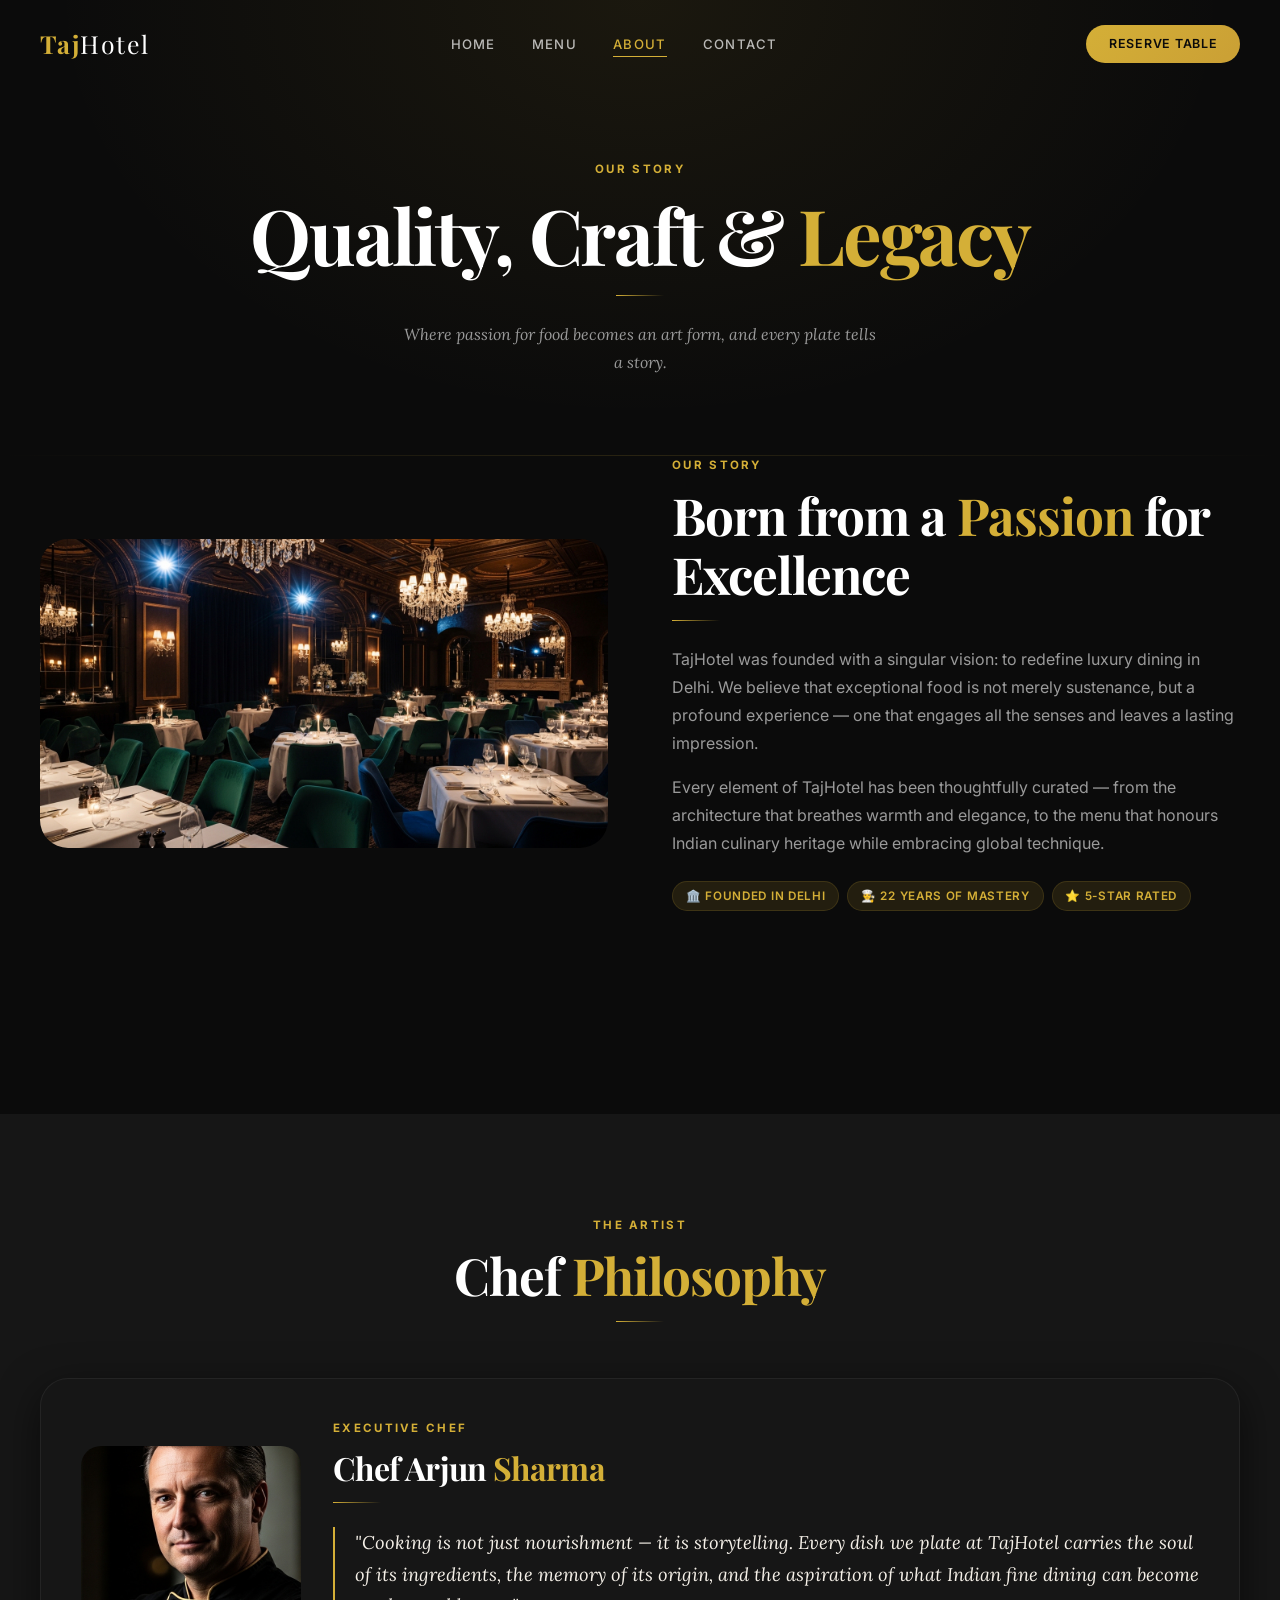
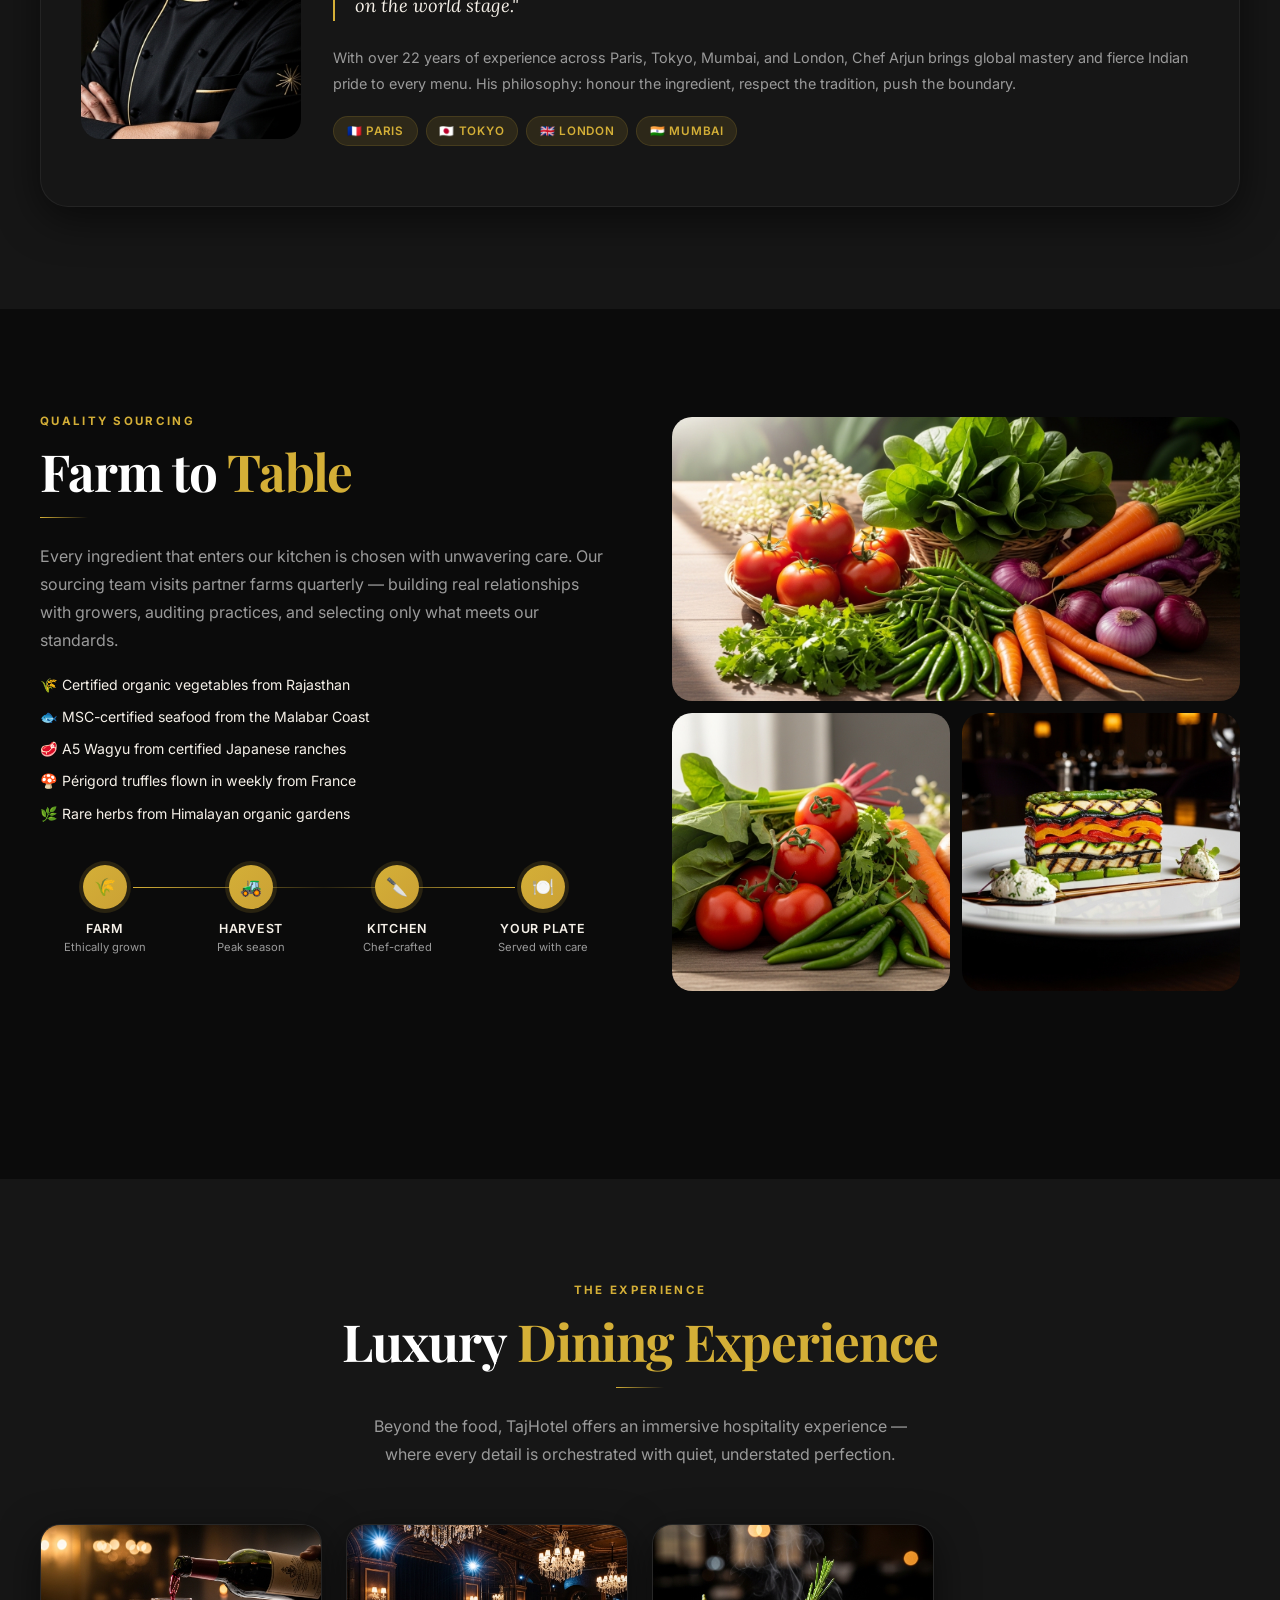
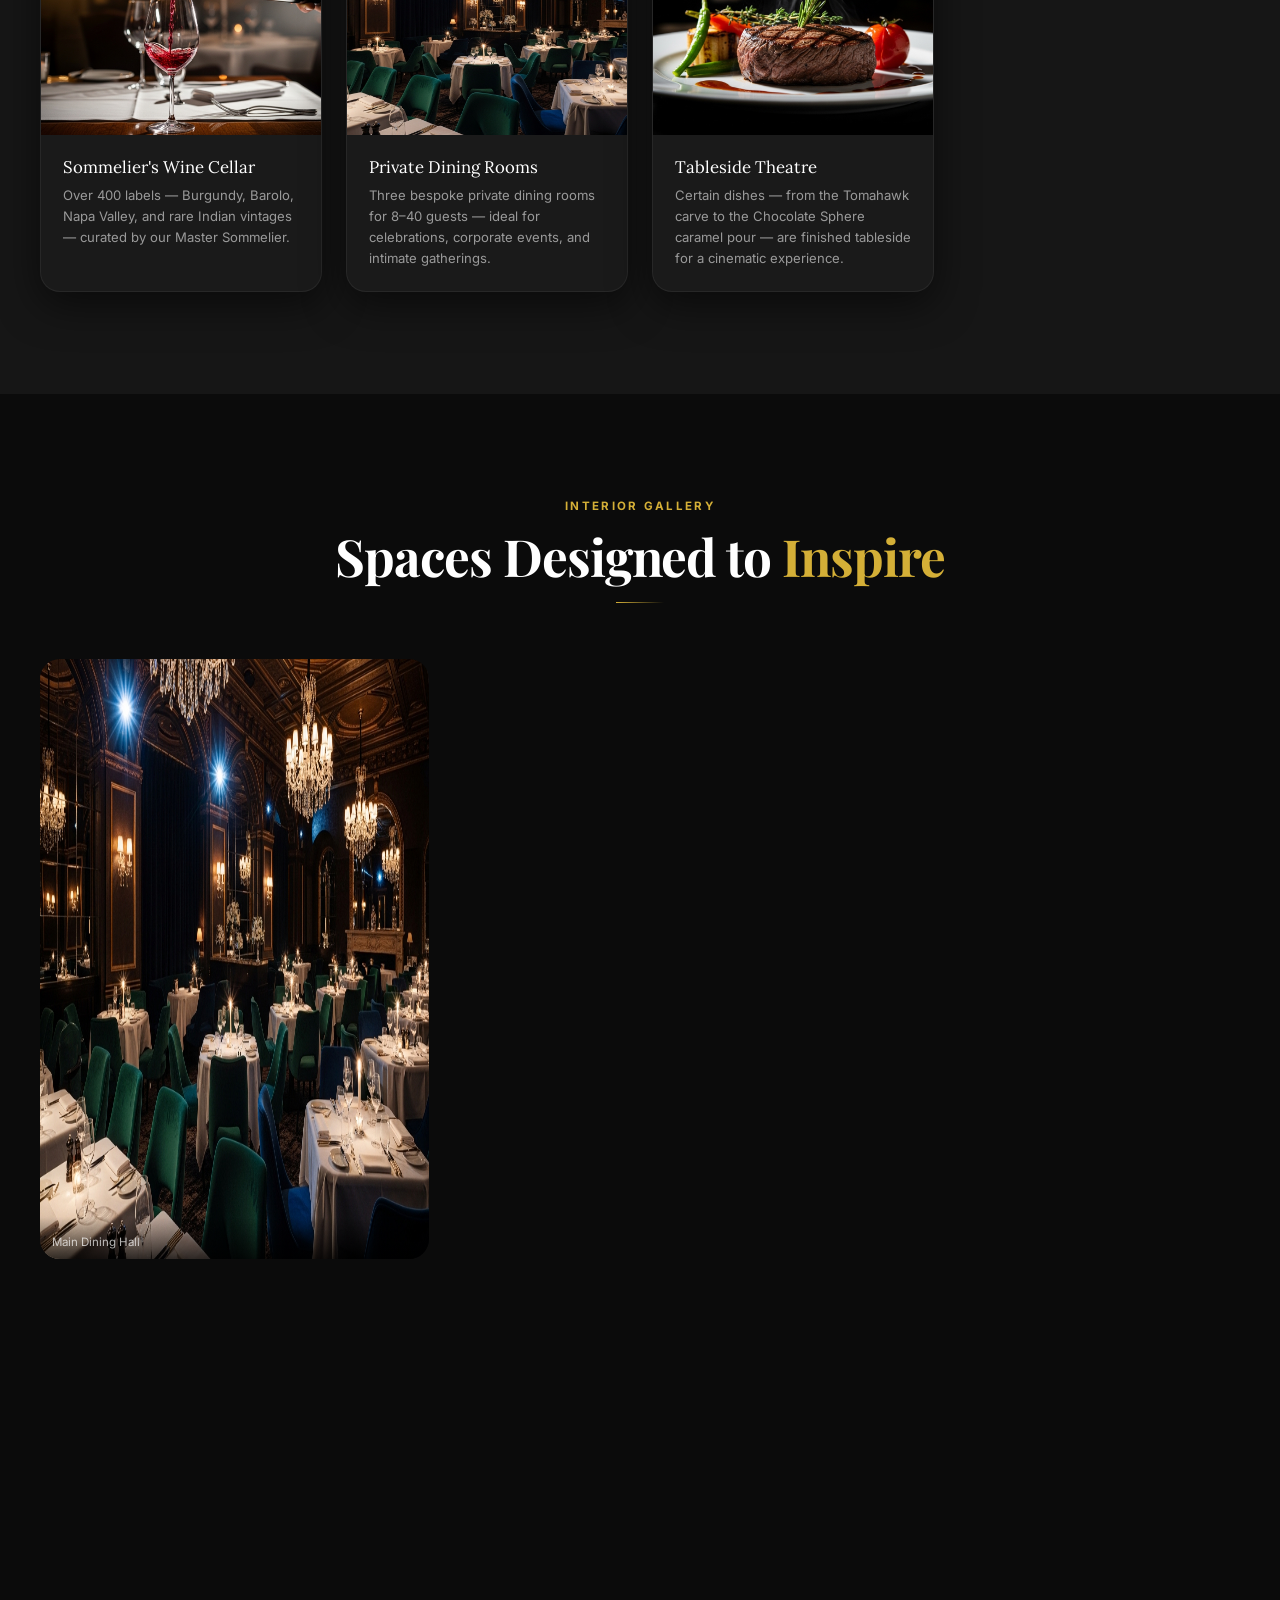
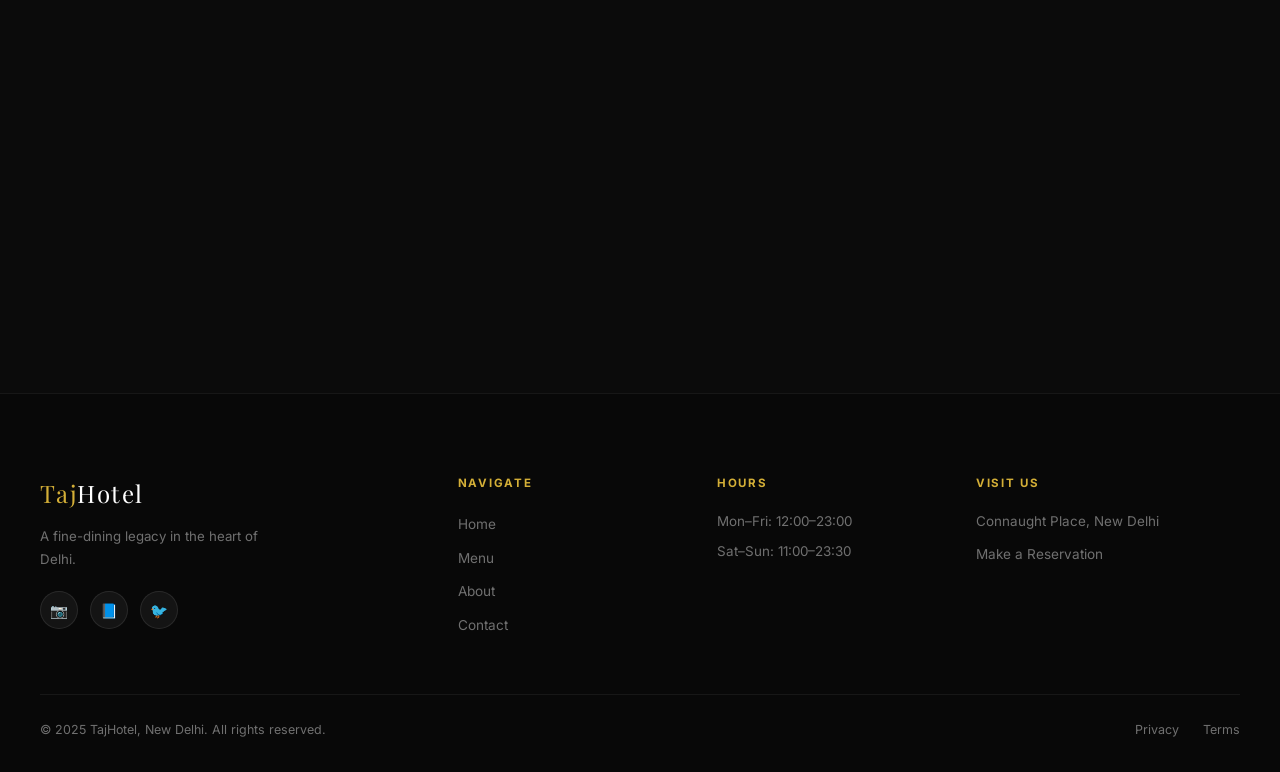
==== commit bea7cdf8: "Updated menu UI and performance improvements" ====
--- a/about.html
+++ b/about.html
@@ -36,16 +36,21 @@
                     </ul>
                 </nav>
                 <a href="contact.html" class="btn btn-gold btn-sm nav-cta">Reserve Table</a>
-                <button class="hamburger" aria-label="Open navigation"
-                    aria-expanded="false"><span></span><span></span><span></span></button>
+                <!-- hamburger removed — bottom nav used -->
             </div>
         </div>
     </header>
-    <nav id="mobile-nav" class="mobile-nav" aria-label="Mobile">
-        <button class="mobile-nav-close" aria-label="Close">✕</button>
-        <a href="index.html">Home</a><a href="menu.html">Menu</a><a href="about.html">About</a><a
-            href="contact.html">Contact</a>
-        <a href="contact.html" class="btn btn-gold">Reserve Table</a>
+    <nav class="bottom-nav" aria-label="Mobile navigation">
+        <div class="bottom-nav-inner">
+            <a href="index.html" class="bn-item" aria-label="Home"><span class="bn-icon">🏠</span><span
+                    class="bn-label">Home</span></a>
+            <a href="menu.html" class="bn-item" aria-label="Menu"><span class="bn-icon">🍽️</span><span
+                    class="bn-label">Menu</span></a>
+            <a href="about.html" class="bn-item active" aria-current="page" aria-label="Experience"><span
+                    class="bn-icon">✨</span><span class="bn-label">Experience</span></a>
+            <a href="contact.html" class="bn-item" aria-label="Contact"><span class="bn-icon">📞</span><span
+                    class="bn-label">Contact</span></a>
+        </div>
     </nav>
 
     <main id="main">
@@ -67,7 +72,7 @@
                 <div class="about-split reveal">
                     <div class="about-img">
                         <img src="Interior.jpeg" alt="TajHotel elegant interior — main dining hall" loading="lazy"
-                            decoding="async" />
+                            decoding="async" width="800" height="600" />
                     </div>
                     <div>
                         <span class="section-eyebrow">Our Story</span>
@@ -101,7 +106,7 @@
                 <div class="chef-profile reveal">
                     <div class="chef-img">
                         <img src="CHIEF.jpeg" alt="Executive Chef Arjun Sharma — TajHotel Delhi" loading="lazy"
-                            decoding="async" />
+                            decoding="async" width="600" height="600" />
                     </div>
                     <div>
                         <span class="section-eyebrow">Executive Chef</span>
@@ -186,15 +191,15 @@
                     <div class="ingredients-imgs reveal" data-delay="100">
                         <div class="ing-img">
                             <img src="Organic Vegetables.jpeg" alt="Organic vegetables sourced for TajHotel"
-                                loading="lazy" decoding="async" />
+                                loading="lazy" decoding="async" width="800" height="500" />
                         </div>
                         <div class="ing-img">
                             <img src="Organic veggies.jpeg" alt="Seasonal organic produce" loading="lazy"
-                                decoding="async" />
+                                decoding="async" width="400" height="400" />
                         </div>
                         <div class="ing-img">
                             <img src="Grilled Vegetable Terrine.jpeg" alt="Farm-fresh vegetable preparation"
-                                loading="lazy" decoding="async" />
+                                loading="lazy" decoding="async" width="400" height="400" />
                         </div>
                     </div>
                 </div>
@@ -214,7 +219,7 @@
                 <div class="dishes-grid">
                     <article class="dish-card reveal" data-delay="0">
                         <div class="dish-card-img"><img src="Fine Red Wine Pour.jpeg" alt="Sommelier wine service"
-                                loading="lazy" decoding="async" /></div>
+                                loading="lazy" decoding="async" width="400" height="300" /></div>
                         <div class="dish-card-body">
                             <div class="dish-card-name">Sommelier's Wine Cellar</div>
                             <div class="dish-card-desc">Over 400 labels — Burgundy, Barolo, Napa Valley, and rare Indian
@@ -223,7 +228,7 @@
                     </article>
                     <article class="dish-card reveal" data-delay="80">
                         <div class="dish-card-img"><img src="Interior.jpeg" alt="Private dining room" loading="lazy"
-                                decoding="async" /></div>
+                                decoding="async" width="400" height="300" /></div>
                         <div class="dish-card-body">
                             <div class="dish-card-name">Private Dining Rooms</div>
                             <div class="dish-card-desc">Three bespoke private dining rooms for 8–40 guests — ideal for
@@ -232,7 +237,7 @@
                     </article>
                     <article class="dish-card reveal" data-delay="160">
                         <div class="dish-card-img"><img src="Charcoal-Grilled Tomahawk 1kg.jpeg" alt="Tableside service"
-                                loading="lazy" decoding="async" /></div>
+                                loading="lazy" decoding="async" width="400" height="300" /></div>
                         <div class="dish-card-body">
                             <div class="dish-card-name">Tableside Theatre</div>
                             <div class="dish-card-desc">Certain dishes — from the Tomahawk carve to the Chocolate Sphere
@@ -255,27 +260,29 @@
                 <div class="gallery-masonry" role="list">
                     <a class="gallery-item reveal" role="listitem" tabindex="0" data-lb-src="Interior.jpeg"
                         data-lb-alt="Main Dining Hall" data-lb-caption="Main Dining Hall">
-                        <img src="Interior.jpeg" alt="TajHotel main dining hall" loading="lazy" decoding="async" />
+                        <img src="Interior.jpeg" alt="TajHotel main dining hall" loading="lazy" decoding="async"
+                            width="800" height="600" />
                         <div class="gallery-item-overlay"><span>🔍</span></div>
                         <div class="gallery-caption">Main Dining Hall</div>
                     </a>
                     <a class="gallery-item reveal" role="listitem" tabindex="0" data-lb-src="Wagyu Ribeye.jpeg"
                         data-lb-alt="Wagyu service" data-lb-caption="Wagyu Ribeye Presentation">
-                        <img src="Wagyu Ribeye.jpeg" alt="Wagyu ribeye plating" loading="lazy" decoding="async" />
+                        <img src="Wagyu Ribeye.jpeg" alt="Wagyu ribeye plating" loading="lazy" decoding="async"
+                            width="800" height="600" />
                         <div class="gallery-item-overlay"><span>🔍</span></div>
                         <div class="gallery-caption">Signature Wagyu</div>
                     </a>
                     <a class="gallery-item reveal" role="listitem" tabindex="0" data-lb-src="Caviar with Blinis.jpeg"
                         data-lb-alt="Caviar service" data-lb-caption="Beluga Caviar Service">
-                        <img src="Caviar with Blinis.jpeg" alt="Beluga caviar service" loading="lazy"
-                            decoding="async" />
+                        <img src="Caviar with Blinis.jpeg" alt="Beluga caviar service" loading="lazy" decoding="async"
+                            width="800" height="600" />
                         <div class="gallery-item-overlay"><span>🔍</span></div>
                         <div class="gallery-caption">Caviar Service</div>
                     </a>
                     <a class="gallery-item reveal" role="listitem" tabindex="0" data-lb-src="Fine Red Wine Pour.jpeg"
                         data-lb-alt="Wine service" data-lb-caption="Sommelier Service">
                         <img src="Fine Red Wine Pour.jpeg" alt="Fine wine service at TajHotel" loading="lazy"
-                            decoding="async" />
+                            decoding="async" width="800" height="600" />
                         <div class="gallery-item-overlay"><span>🔍</span></div>
                         <div class="gallery-caption">Sommelier Selection</div>
                     </a>
@@ -283,14 +290,14 @@
                         data-lb-src="Chocolate Sphere Dessert.jpeg" data-lb-alt="Chocolate Sphere"
                         data-lb-caption="Chocolate Sphere — Tableside pour">
                         <img src="Chocolate Sphere Dessert.jpeg" alt="Chocolate sphere dessert" loading="lazy"
-                            decoding="async" />
+                            decoding="async" width="800" height="600" />
                         <div class="gallery-item-overlay"><span>🔍</span></div>
                         <div class="gallery-caption">Dessert Theatrics</div>
                     </a>
                     <a class="gallery-item reveal" role="listitem" tabindex="0" data-lb-src="Royal Maharaja Thali.jpeg"
                         data-lb-alt="Royal Maharaja Thali" data-lb-caption="Royal Maharaja Thali">
-                        <img src="Royal Maharaja Thali.jpeg" alt="Royal Maharaja Thali" loading="lazy"
-                            decoding="async" />
+                        <img src="Royal Maharaja Thali.jpeg" alt="Royal Maharaja Thali" loading="lazy" decoding="async"
+                            width="800" height="600" />
                         <div class="gallery-item-overlay"><span>🔍</span></div>
                         <div class="gallery-caption">Maharaja Thali</div>
                     </a>
@@ -345,11 +352,88 @@
     <div id="lightbox" role="dialog" aria-modal="true" hidden>
         <button id="lb-close" aria-label="Close">✕</button>
         <button id="lb-prev" class="lb-arrow" aria-label="Previous">‹</button>
-        <img id="lb-img" src="" alt="" />
+        <img id="lb-img" src="" alt="" loading="lazy" decoding="async" />
         <button id="lb-next" class="lb-arrow" aria-label="Next">›</button>
         <div id="lb-caption" aria-live="polite"></div>
     </div>
     <script src="main.js" defer></script>
+    <style>
+        .bottom-nav {
+            display: none;
+            position: fixed;
+            bottom: 0;
+            left: 0;
+            right: 0;
+            z-index: 950;
+            padding: .5rem 1rem calc(.5rem + env(safe-area-inset-bottom));
+            background: rgba(11, 11, 11, .82);
+            backdrop-filter: blur(20px) saturate(160%);
+            -webkit-backdrop-filter: blur(20px) saturate(160%);
+            border-top: 1px solid rgba(212, 175, 55, .15);
+            border-radius: 20px 20px 0 0
+        }
+
+        @media(max-width:767px) {
+            .bottom-nav {
+                display: flex
+            }
+
+            .hamburger {
+                display: none !important
+            }
+
+            body {
+                padding-bottom: 72px
+            }
+        }
+
+        .bottom-nav-inner {
+            display: flex;
+            justify-content: space-around;
+            align-items: center;
+            width: 100%;
+            max-width: 480px;
+            margin: 0 auto
+        }
+
+        .bn-item {
+            display: flex;
+            flex-direction: column;
+            align-items: center;
+            gap: 3px;
+            text-decoration: none;
+            padding: .3rem .75rem;
+            border-radius: 12px;
+            transition: all .25s;
+            color: rgba(255, 255, 255, .5);
+            min-width: 56px
+        }
+
+        .bn-item .bn-icon {
+            font-size: 1.2rem;
+            line-height: 1;
+            transition: transform .25s
+        }
+
+        .bn-item .bn-label {
+            font-size: .6rem;
+            font-weight: 600;
+            letter-spacing: .08em;
+            text-transform: uppercase
+        }
+
+        .bn-item.active {
+            color: var(--gold)
+        }
+
+        .bn-item.active .bn-icon {
+            transform: translateY(-2px)
+        }
+
+        .bn-item:hover {
+            color: var(--gold)
+        }
+    </style>
 </body>
 
 </html>
--- a/styles.css
+++ b/styles.css
@@ -1,2012 +1,2014 @@
-/* ═══════════════════════════════════════════════════════
-   TAJHOTEL — PREMIUM LUXURY DESIGN SYSTEM v2
-   ═══════════════════════════════════════════════════════ */
-
-/* ─── TOKENS ─────────────────────────────────────────── */
-:root {
-  --black: #0B0B0B;
-  --charcoal: #161616;
-  --charcoal-2: #1c1c1c;
-  --card-bg: #1a1a1a;
-  --gold: #D4AF37;
-  --soft-gold: #CBA135;
-  --gold-dim: rgba(212, 175, 55, 0.12);
-  --gold-glow: rgba(212, 175, 55, 0.25);
-  --white: #FFFFFF;
-  --off-white: #F5F0E8;
-  --muted: #9a9a9a;
-  --muted-2: #707070;
-  --border: rgba(212, 175, 55, 0.15);
-  --border-soft: rgba(255, 255, 255, 0.06);
-
-  --r-sm: 8px;
-  --r-md: 14px;
-  --r-lg: 20px;
-  --r-xl: 28px;
-  --r-full: 9999px;
-
-  --shadow-gold: 0 8px 30px rgba(212, 175, 55, 0.2);
-  --shadow-card: 0 12px 40px rgba(0, 0, 0, 0.55);
-  --shadow-hover: 0 24px 60px rgba(0, 0, 0, 0.65);
-
-  --dur-fast: 250ms;
-  --dur: 420ms;
-  --dur-slow: 650ms;
-  --ease: cubic-bezier(0.16, 1, 0.3, 1);
-  --ease-out: cubic-bezier(0.0, 0.0, 0.2, 1);
-
-  --font-head: 'Playfair Display', Georgia, serif;
-  --font-body: 'Inter', system-ui, sans-serif;
-  --font-menu: 'Lora', Georgia, serif;
-
-  --container: 1320px;
-  --section-py: clamp(4rem, 8vw, 7rem);
-}
-
-/* ─── LOADING SCREEN ─────────────────────────────────── */
-#loader {
-  position: fixed;
-  inset: 0;
-  background: var(--black);
-  z-index: 9999;
-  display: flex;
-  flex-direction: column;
-  align-items: center;
-  justify-content: center;
-  gap: 1.5rem;
-  transition: opacity .6s var(--ease), visibility .6s;
-}
-
-#loader.hidden {
-  opacity: 0;
-  visibility: hidden;
-  pointer-events: none;
-}
-
-.loader-logo {
-  font-family: var(--font-head);
-  font-size: 2.4rem;
-  color: var(--gold);
-  letter-spacing: .08em;
-  animation: pulse-gold 1.6s ease-in-out infinite;
-}
-
-.loader-bar {
-  width: 180px;
-  height: 1px;
-  background: rgba(212, 175, 55, .2);
-  position: relative;
-  overflow: hidden;
-}
-
-.loader-bar::after {
-  content: '';
-  position: absolute;
-  left: -100%;
-  top: 0;
-  width: 100%;
-  height: 100%;
-  background: linear-gradient(90deg, transparent, var(--gold), transparent);
-  animation: slide-bar 1.4s ease-in-out infinite;
-}
-
-@keyframes pulse-gold {
-
-  0%,
-  100% {
-    opacity: 1
-  }
-
-  50% {
-    opacity: .5
-  }
-}
-
-@keyframes slide-bar {
-  to {
-    left: 200%;
-  }
-}
-
-/* ─── SCROLL PROGRESS ────────────────────────────────── */
-#scroll-progress {
-  position: fixed;
-  top: 0;
-  left: 0;
-  height: 2px;
-  background: linear-gradient(90deg, var(--soft-gold), var(--gold));
-  z-index: 10000;
-  width: 0%;
-  transition: width .1s linear;
-  box-shadow: 0 0 8px var(--gold-glow);
-}
-
-/* ─── RESET & BASE ───────────────────────────────────── */
-*,
-*::before,
-*::after {
-  box-sizing: border-box;
-  margin: 0;
-  padding: 0;
-}
-
-html {
-  scroll-behavior: smooth;
-  font-size: 16px;
-}
-
-body {
-  font-family: var(--font-body);
-  background: var(--black);
-  color: var(--off-white);
-  line-height: 1.6;
-  overflow-x: hidden;
-  -webkit-font-smoothing: antialiased;
-}
-
-img {
-  display: block;
-  max-width: 100%;
-}
-
-a {
-  color: inherit;
-  text-decoration: none;
-}
-
-button {
-  cursor: pointer;
-  border: none;
-  background: none;
-  font: inherit;
-}
-
-ul,
-ol {
-  list-style: none;
-}
-
-input,
-select,
-textarea {
-  font: inherit;
-}
-
-::selection {
-  background: var(--gold-dim);
-  color: var(--gold);
-}
-
-/* ─── SKIP LINK ──────────────────────────────────────── */
-.skip-link {
-  position: absolute;
-  top: -200%;
-  left: 1rem;
-  background: var(--gold);
-  color: var(--black);
-  padding: .5rem 1rem;
-  border-radius: var(--r-sm);
-  font-weight: 700;
-  z-index: 9998;
-  transition: top .2s;
-}
-
-.skip-link:focus {
-  top: 1rem;
-}
-
-/* ─── CONTAINER ──────────────────────────────────────── */
-.container {
-  width: 100%;
-  max-width: var(--container);
-  margin-inline: auto;
-  padding-inline: clamp(1rem, 4vw, 2.5rem);
-}
-
-/* ─── TYPOGRAPHY ─────────────────────────────────────── */
-h1,
-h2,
-h3,
-h4 {
-  font-family: var(--font-head);
-  line-height: 1.15;
-  color: var(--white);
-  font-weight: 700;
-}
-
-h1 {
-  font-size: clamp(2.4rem, 6vw, 5rem);
-  letter-spacing: -.03em;
-}
-
-h2 {
-  font-size: clamp(1.8rem, 4vw, 3.2rem);
-  letter-spacing: -.02em;
-}
-
-h3 {
-  font-size: clamp(1.2rem, 2.5vw, 1.75rem);
-}
-
-h4 {
-  font-size: 1.1rem;
-}
-
-p {
-  color: var(--muted);
-  line-height: 1.75;
-}
-
-.section-eyebrow {
-  font-family: var(--font-body);
-  font-size: .72rem;
-  font-weight: 700;
-  letter-spacing: .2em;
-  text-transform: uppercase;
-  color: var(--gold);
-  display: block;
-  margin-bottom: .75rem;
-}
-
-.section-title {
-  margin-bottom: .75rem;
-}
-
-.gold {
-  color: var(--gold);
-}
-
-.text-center {
-  text-align: center;
-}
-
-.gold-line {
-  width: 48px;
-  height: 1px;
-  background: linear-gradient(90deg, var(--gold), transparent);
-  margin: 1rem 0 1.5rem;
-}
-
-.gold-line.center {
-  margin-inline: auto;
-}
-
-/* ─── BUTTONS ────────────────────────────────────────── */
-.btn {
-  display: inline-flex;
-  align-items: center;
-  gap: .5rem;
-  padding: .8rem 2rem;
-  border-radius: var(--r-full);
-  font-family: var(--font-body);
-  font-size: .88rem;
-  font-weight: 600;
-  letter-spacing: .06em;
-  text-transform: uppercase;
-  transition: transform var(--dur) var(--ease), box-shadow var(--dur) var(--ease), background var(--dur);
-  cursor: pointer;
-}
-
-.btn-gold {
-  background: linear-gradient(135deg, var(--gold) 0%, var(--soft-gold) 50%, var(--gold) 100%);
-  background-size: 200% auto;
-  color: var(--black);
-}
-
-.btn-gold:hover {
-  background-position: right center;
-  box-shadow: var(--shadow-gold);
-  transform: translateY(-2px) scale(1.02);
-}
-
-.btn-outline {
-  border: 1px solid var(--gold);
-  color: var(--gold);
-  background: transparent;
-}
-
-.btn-outline:hover {
-  background: var(--gold-dim);
-  box-shadow: var(--shadow-gold);
-  transform: translateY(-2px) scale(1.02);
-}
-
-.btn-sm {
-  padding: .55rem 1.4rem;
-  font-size: .78rem;
-}
-
-/* ─── NAVBAR ─────────────────────────────────────────── */
-#navbar {
-  position: fixed;
-  top: 0;
-  left: 0;
-  right: 0;
-  z-index: 1000;
-  padding: 1.5rem 0;
-  transition: padding var(--dur) var(--ease), background var(--dur), backdrop-filter var(--dur), border-color var(--dur);
-  border-bottom: 1px solid transparent;
-}
-
-#navbar.scrolled {
-  padding: .85rem 0;
-  background: rgba(11, 11, 11, .92);
-  backdrop-filter: blur(18px) saturate(150%);
-  border-bottom-color: var(--border);
-}
-
-.nav-wrap {
-  display: flex;
-  align-items: center;
-  justify-content: space-between;
-  gap: 2rem;
-}
-
-.nav-logo {
-  font-family: var(--font-head);
-  font-size: 1.55rem;
-  font-weight: 700;
-  color: var(--gold);
-  letter-spacing: .06em;
-  flex-shrink: 0;
-}
-
-.nav-logo span {
-  color: var(--white);
-  font-weight: 300;
-}
-
-.nav-links {
-  display: flex;
-  align-items: center;
-  gap: 2.25rem;
-}
-
-.nav-links a {
-  font-size: .82rem;
-  font-weight: 500;
-  letter-spacing: .1em;
-  text-transform: uppercase;
-  color: rgba(255, 255, 255, .7);
-  position: relative;
-  transition: color .25s;
-}
-
-.nav-links a::after {
-  content: '';
-  position: absolute;
-  left: 0;
-  bottom: -5px;
-  width: 0;
-  height: 1px;
-  background: var(--gold);
-  transition: width .3s var(--ease);
-}
-
-.nav-links a:hover,
-.nav-links a[aria-current] {
-  color: var(--gold);
-}
-
-.nav-links a:hover::after,
-.nav-links a[aria-current]::after {
-  width: 100%;
-}
-
-.nav-cta {
-  margin-left: .5rem;
-}
-
-.hamburger {
-  display: none;
-  flex-direction: column;
-  gap: 5px;
-  padding: .25rem;
-  width: 36px;
-  cursor: pointer;
-}
-
-.hamburger span {
-  display: block;
-  height: 1.5px;
-  background: var(--white);
-  border-radius: 2px;
-  transition: transform .35s var(--ease), opacity .25s;
-}
-
-.hamburger[aria-expanded="true"] span:nth-child(1) {
-  transform: translateY(6.5px) rotate(45deg);
-}
-
-.hamburger[aria-expanded="true"] span:nth-child(2) {
-  opacity: 0;
-}
-
-.hamburger[aria-expanded="true"] span:nth-child(3) {
-  transform: translateY(-6.5px) rotate(-45deg);
-}
-
-/* Mobile nav */
-.mobile-nav {
-  display: none;
-  position: fixed;
-  inset: 0;
-  background: rgba(0, 0, 0, .97);
-  backdrop-filter: blur(24px);
-  z-index: 999;
-  flex-direction: column;
-  align-items: center;
-  justify-content: center;
-  gap: 2.25rem;
-}
-
-.mobile-nav.open {
-  display: flex;
-}
-
-.mobile-nav-close {
-  position: absolute;
-  top: 1.5rem;
-  right: 1.5rem;
-  color: var(--muted);
-  font-size: 1.5rem;
-  padding: .5rem;
-  transition: color .2s;
-}
-
-.mobile-nav-close:hover {
-  color: var(--gold);
-}
-
-.mobile-nav a {
-  font-family: var(--font-head);
-  font-size: 2.2rem;
-  color: var(--white);
-  transition: color .25s;
-}
-
-.mobile-nav a:hover {
-  color: var(--gold);
-}
-
-/* ─── HERO ───────────────────────────────────────────── */
-.hero {
-  position: relative;
-  height: 100svh;
-  min-height: 640px;
-  display: flex;
-  align-items: center;
-  overflow: hidden;
-}
-
-.hero-parallax {
-  position: absolute;
-  inset: 0;
-  will-change: transform;
-}
-
-.hero-parallax img {
-  width: 100%;
-  height: 120%;
-  object-fit: cover;
-  object-position: center;
-}
-
-.hero-overlay {
-  position: absolute;
-  inset: 0;
-  background: linear-gradient(110deg,
-      rgba(0, 0, 0, .88) 0%,
-      rgba(0, 0, 0, .6) 50%,
-      rgba(0, 0, 0, .2) 100%);
-}
-
-/* Cinematic vignette */
-.hero-overlay::after {
-  content: '';
-  position: absolute;
-  inset: 0;
-  background: radial-gradient(ellipse at center, transparent 50%, rgba(0, 0, 0, .6) 100%);
-}
-
-.hero-content {
-  position: relative;
-  z-index: 2;
-  max-width: 700px;
-}
-
-.hero-badge {
-  display: inline-flex;
-  align-items: center;
-  gap: .5rem;
-  background: rgba(212, 175, 55, .1);
-  border: 1px solid rgba(212, 175, 55, .3);
-  color: var(--gold);
-  padding: .4rem 1rem;
-  border-radius: var(--r-full);
-  font-size: .72rem;
-  letter-spacing: .15em;
-  text-transform: uppercase;
-  font-weight: 600;
-  margin-bottom: 1.5rem;
-  backdrop-filter: blur(6px);
-}
-
-.hero-badge::before {
-  content: '✦';
-}
-
-.hero h1 {
-  margin-bottom: 1rem;
-}
-
-.hero h1 .brand {
-  color: var(--gold);
-  display: block;
-}
-
-.hero-sub {
-  font-size: clamp(1rem, 2vw, 1.2rem);
-  color: rgba(255, 255, 255, .7);
-  margin-bottom: 2.5rem;
-  max-width: 520px;
-  font-style: italic;
-  font-family: var(--font-menu);
-}
-
-.hero-btns {
-  display: flex;
-  flex-wrap: wrap;
-  gap: 1rem;
-}
-
-/* Scroll indicator */
-.hero-scroll {
-  position: absolute;
-  bottom: 2.5rem;
-  left: 50%;
-  transform: translateX(-50%);
-  z-index: 2;
-  display: flex;
-  flex-direction: column;
-  align-items: center;
-  gap: .5rem;
-  color: rgba(255, 255, 255, .45);
-  font-size: .7rem;
-  letter-spacing: .12em;
-  text-transform: uppercase;
-}
-
-.hero-scroll-line {
-  width: 1px;
-  height: 44px;
-  background: linear-gradient(var(--gold), transparent);
-  animation: scroll-drop 2s ease-in-out infinite;
-}
-
-@keyframes scroll-drop {
-  0% {
-    transform: scaleY(0);
-    transform-origin: top;
-    opacity: 1;
-  }
-
-  50% {
-    transform: scaleY(1);
-    transform-origin: top;
-    opacity: 1;
-  }
-
-  100% {
-    transform: scaleY(1);
-    transform-origin: bottom;
-    opacity: 0;
-  }
-}
-
-/* ─── SECTIONS ───────────────────────────────────────── */
-section {
-  padding: var(--section-py) 0;
-}
-
-.section-header {
-  margin-bottom: 3.5rem;
-}
-
-.section-header p {
-  max-width: 540px;
-  margin-top: .75rem;
-}
-
-.section-header.center {
-  text-align: center;
-}
-
-.section-header.center p {
-  margin-inline: auto;
-}
-
-/* ─── DISH CARDS ─────────────────────────────────────── */
-.dishes-grid {
-  display: grid;
-  grid-template-columns: repeat(auto-fill, minmax(280px, 1fr));
-  gap: 1.5rem;
-}
-
-.dish-card {
-  background: var(--card-bg);
-  border: 1px solid var(--border-soft);
-  border-radius: var(--r-lg);
-  overflow: hidden;
-  box-shadow: var(--shadow-card);
-  transition: transform var(--dur) var(--ease), box-shadow var(--dur), border-color var(--dur);
-  transform-style: preserve-3d;
-  cursor: pointer;
-}
-
-.dish-card:hover {
-  transform: translateY(-10px) rotateX(3deg);
-  box-shadow: var(--shadow-gold), var(--shadow-hover);
-  border-color: var(--border);
-}
-
-.dish-card-img {
-  width: 100%;
-  aspect-ratio: 4/3;
-  overflow: hidden;
-  position: relative;
-}
-
-.dish-card-img img {
-  width: 100%;
-  height: 100%;
-  object-fit: cover;
-  transition: transform .7s var(--ease);
-}
-
-.dish-card:hover .dish-card-img img {
-  transform: scale(1.1);
-}
-
-.dish-card-img-placeholder {
-  width: 100%;
-  height: 100%;
-  background: linear-gradient(135deg, #1a1a1a, #111);
-  display: flex;
-  align-items: center;
-  justify-content: center;
-  font-size: 2.5rem;
-  color: rgba(212, 175, 55, .25);
-}
-
-.dish-card-body {
-  padding: 1.35rem;
-}
-
-.dish-card-name {
-  font-family: var(--font-menu);
-  font-size: 1.05rem;
-  color: var(--white);
-  margin-bottom: .35rem;
-  line-height: 1.4;
-}
-
-.dish-card-desc {
-  font-size: .82rem;
-  color: var(--muted);
-  line-height: 1.6;
-}
-
-.dish-card-price {
-  font-family: var(--font-head);
-  font-size: 1rem;
-  color: var(--gold);
-  margin-top: .6rem;
-  font-weight: 600;
-}
-
-.dish-card-footer {
-  display: flex;
-  justify-content: space-between;
-  align-items: center;
-  margin-top: .9rem;
-  padding-top: .9rem;
-  border-top: 1px solid var(--border-soft);
-}
-
-.tag-chef {
-  font-size: .67rem;
-  font-weight: 700;
-  letter-spacing: .08em;
-  text-transform: uppercase;
-  color: var(--gold);
-  background: var(--gold-dim);
-  padding: .2rem .6rem;
-  border-radius: var(--r-full);
-  border: 1px solid var(--border);
-}
-
-/* ─── INGREDIENTS SECTION ────────────────────────────── */
-.ingredients-layout {
-  display: grid;
-  grid-template-columns: 1fr 1fr;
-  gap: 4rem;
-  align-items: center;
-}
-
-.ingredients-imgs {
-  display: grid;
-  grid-template-columns: 1fr 1fr;
-  gap: .75rem;
-}
-
-.ing-img {
-  border-radius: var(--r-lg);
-  overflow: hidden;
-  position: relative;
-}
-
-.ing-img:first-child {
-  grid-column: 1/-1;
-  aspect-ratio: 16/8;
-}
-
-.ing-img {
-  aspect-ratio: 1;
-}
-
-.ing-img img {
-  width: 100%;
-  height: 100%;
-  object-fit: cover;
-  transition: transform .7s var(--ease);
-}
-
-.ing-img:hover img {
-  transform: scale(1.06);
-}
-
-.origin-pill {
-  display: inline-flex;
-  align-items: center;
-  gap: .4rem;
-  background: var(--gold-dim);
-  border: 1px solid var(--border);
-  color: var(--gold);
-  padding: .3rem .8rem;
-  border-radius: var(--r-full);
-  font-size: .73rem;
-  font-weight: 600;
-  letter-spacing: .06em;
-  text-transform: uppercase;
-}
-
-.origin-pills {
-  display: flex;
-  flex-wrap: wrap;
-  gap: .5rem;
-  margin: 1.25rem 0;
-}
-
-/* ─── GALLERY ────────────────────────────────────────── */
-.gallery-masonry {
-  columns: 3;
-  column-gap: 1rem;
-}
-
-.gallery-item {
-  break-inside: avoid;
-  margin-bottom: 1rem;
-  border-radius: var(--r-lg);
-  overflow: hidden;
-  position: relative;
-  cursor: pointer;
-  display: block;
-}
-
-.gallery-item img {
-  width: 100%;
-  display: block;
-  transition: transform .6s var(--ease);
-}
-
-.gallery-item:hover img {
-  transform: scale(1.06);
-}
-
-.gallery-item-overlay {
-  position: absolute;
-  inset: 0;
-  background: rgba(0, 0, 0, .45);
-  display: flex;
-  align-items: center;
-  justify-content: center;
-  opacity: 0;
-  transition: opacity .3s;
-}
-
-.gallery-item:hover .gallery-item-overlay {
-  opacity: 1;
-}
-
-.gallery-item-overlay span {
-  font-size: 1.75rem;
-  color: var(--gold);
-}
-
-.gallery-caption {
-  position: absolute;
-  bottom: 0;
-  left: 0;
-  right: 0;
-  background: linear-gradient(transparent, rgba(0, 0, 0, .75));
-  padding: 1rem .75rem .5rem;
-  font-size: .72rem;
-  color: rgba(255, 255, 255, .7);
-}
-
-/* ─── TESTIMONIALS ───────────────────────────────────── */
-.testimonials-grid {
-  display: grid;
-  grid-template-columns: repeat(3, 1fr);
-  gap: 1.5rem;
-}
-
-.testimonial-card {
-  background: var(--charcoal);
-  border: 1px solid var(--border-soft);
-  border-radius: var(--r-lg);
-  padding: 2rem 1.75rem;
-  position: relative;
-  transition: transform var(--dur) var(--ease), box-shadow var(--dur), border-color var(--dur);
-}
-
-.testimonial-card:hover {
-  transform: translateY(-6px);
-  box-shadow: var(--shadow-hover);
-  border-color: var(--border);
-}
-
-.testimonial-card::before {
-  content: '"';
-  font-family: var(--font-head);
-  font-size: 5rem;
-  line-height: 1;
-  color: var(--gold-dim);
-  position: absolute;
-  top: .5rem;
-  left: 1.25rem;
-  pointer-events: none;
-}
-
-.t-stars {
-  color: var(--gold);
-  font-size: 1rem;
-  margin-bottom: .75rem;
-}
-
-.t-text {
-  font-family: var(--font-menu);
-  font-style: italic;
-  font-size: .93rem;
-  color: rgba(255, 255, 255, .8);
-  line-height: 1.75;
-  margin-bottom: 1.25rem;
-}
-
-.t-author {
-  font-size: .82rem;
-  font-weight: 600;
-  color: var(--gold);
-}
-
-.t-role {
-  font-size: .75rem;
-  color: var(--muted-2);
-}
-
-/* ─── CTA SECTION ────────────────────────────────────── */
-.cta-section {
-  text-align: center;
-  padding: var(--section-py) 0;
-  background: linear-gradient(135deg, rgba(212, 175, 55, .07) 0%, transparent 60%);
-  border-top: 1px solid var(--border-soft);
-  border-bottom: 1px solid var(--border-soft);
-  position: relative;
-  overflow: hidden;
-}
-
-.cta-section::before {
-  content: '';
-  position: absolute;
-  inset: 0;
-  background: radial-gradient(ellipse at center, rgba(212, 175, 55, .06) 0%, transparent 70%);
-}
-
-.cta-section h2 {
-  margin-bottom: 1rem;
-  font-size: clamp(1.8rem, 4vw, 3rem);
-}
-
-.cta-section p {
-  margin-bottom: 2rem;
-}
-
-/* ─── GLASS CARD ─────────────────────────────────────── */
-.glass {
-  backdrop-filter: blur(8px) saturate(120%);
-  background: rgba(255, 255, 255, .03);
-  border: 1px solid rgba(255, 255, 255, .07);
-}
-
-/* ─── MENU PAGE ──────────────────────────────────────── */
-.menu-controls-bar {
-  display: flex;
-  flex-wrap: wrap;
-  gap: 1rem;
-  align-items: center;
-  background: var(--charcoal);
-  border: 1px solid var(--border-soft);
-  border-radius: var(--r-lg);
-  padding: 1.25rem 1.5rem;
-  margin-bottom: 3rem;
-}
-
-.menu-search-wrap {
-  position: relative;
-  flex: 1;
-  min-width: 200px;
-}
-
-.menu-search-wrap .s-icon {
-  position: absolute;
-  left: 1rem;
-  top: 50%;
-  transform: translateY(-50%);
-  color: var(--muted);
-  pointer-events: none;
-}
-
-#menu-search {
-  width: 100%;
-  background: rgba(255, 255, 255, .05);
-  border: 1px solid rgba(255, 255, 255, .08);
-  border-radius: var(--r-full);
-  padding: .65rem 1rem .65rem 2.75rem;
-  color: var(--white);
-  transition: border-color .25s, box-shadow .25s;
-}
-
-#menu-search:focus {
-  outline: none;
-  border-color: var(--gold);
-  box-shadow: 0 0 0 3px var(--gold-dim);
-}
-
-#menu-search::placeholder {
-  color: var(--muted-2);
-}
-
-.cat-filters {
-  display: flex;
-  flex-wrap: wrap;
-  gap: .5rem;
-}
-
-.cat-btn {
-  padding: .45rem 1rem;
-  border-radius: var(--r-full);
-  font-size: .78rem;
-  font-weight: 600;
-  letter-spacing: .04em;
-  border: 1px solid rgba(255, 255, 255, .1);
-  color: var(--muted);
-  background: transparent;
-  cursor: pointer;
-  transition: all .25s;
-}
-
-.cat-btn:hover,
-.cat-btn.active {
-  border-color: var(--gold);
-  color: var(--gold);
-  background: var(--gold-dim);
-}
-
-.menu-notice {
-  background: var(--gold-dim);
-  border: 1px solid var(--border);
-  border-radius: var(--r-md);
-  padding: .9rem 1.25rem;
-  font-size: .83rem;
-  color: rgba(255, 255, 255, .75);
-  margin-bottom: 2rem;
-  display: flex;
-  gap: .6rem;
-  align-items: flex-start;
-}
-
-.menu-section {
-  margin-bottom: 4.5rem;
-}
-
-.menu-section-heading {
-  font-family: var(--font-head);
-  font-size: 1.9rem;
-  color: var(--white);
-  border-bottom: 1px solid var(--border);
-  padding-bottom: .75rem;
-  margin-bottom: 2rem;
-  display: flex;
-  align-items: center;
-  gap: .75rem;
-}
-
-.menu-section-heading .cat-icon {
-  color: var(--gold);
-}
-
-.menu-grid {
-  display: grid;
-  grid-template-columns: repeat(auto-fill, minmax(260px, 1fr));
-  gap: 1.25rem;
-}
-
-.menu-item-card {
-  background: var(--charcoal);
-  border: 1px solid var(--border-soft);
-  border-radius: var(--r-lg);
-  overflow: hidden;
-  box-shadow: var(--shadow-card);
-  transition: transform var(--dur) var(--ease), box-shadow var(--dur), border-color var(--dur);
-}
-
-.menu-item-card:hover {
-  transform: translateY(-6px) scale(1.01);
-  box-shadow: var(--shadow-gold), var(--shadow-hover);
-  border-color: var(--border);
-}
-
-.mic-img {
-  width: 100%;
-  aspect-ratio: 16/10;
-  overflow: hidden;
-  position: relative;
-}
-
-.mic-img img {
-  width: 100%;
-  height: 100%;
-  object-fit: cover;
-  transition: transform .6s var(--ease);
-}
-
-.menu-item-card:hover .mic-img img {
-  transform: scale(1.08);
-}
-
-.mic-placeholder {
-  width: 100%;
-  height: 100%;
-  background: linear-gradient(135deg, #181818, #111);
-  display: flex;
-  align-items: center;
-  justify-content: center;
-  font-size: 2rem;
-  color: rgba(212, 175, 55, .15);
-}
-
-.mic-body {
-  padding: 1.1rem 1.25rem;
-}
-
-.mic-name {
-  font-family: var(--font-menu);
-  font-size: 1rem;
-  color: var(--white);
-  margin-bottom: .3rem;
-}
-
-.mic-desc {
-  font-size: .8rem;
-  color: var(--muted);
-  line-height: 1.6;
-  margin-bottom: .65rem;
-}
-
-.mic-footer {
-  display: flex;
-  justify-content: space-between;
-  align-items: center;
-}
-
-.mic-price {
-  font-family: var(--font-head);
-  color: var(--gold);
-  font-size: .95rem;
-}
-
-.mic-tags {
-  display: flex;
-  gap: .35rem;
-}
-
-.mic-tag {
-  font-size: .62rem;
-  padding: .15rem .45rem;
-  border-radius: var(--r-full);
-  font-weight: 700;
-  text-transform: uppercase;
-  letter-spacing: .04em;
-}
-
-.mt-veg {
-  background: rgba(34, 197, 94, .1);
-  color: #4ade80;
-  border: 1px solid rgba(34, 197, 94, .2);
-}
-
-.mt-nv {
-  background: rgba(239, 68, 68, .08);
-  color: #f87171;
-  border: 1px solid rgba(239, 68, 68, .2);
-}
-
-.mt-gf {
-  background: rgba(168, 85, 247, .08);
-  color: #c084fc;
-  border: 1px solid rgba(168, 85, 247, .2);
-}
-
-.mt-c {
-  background: var(--gold-dim);
-  color: var(--gold);
-  border: 1px solid var(--border);
-}
-
-#menu-no-results {
-  text-align: center;
-  padding: 3rem;
-  color: var(--muted);
-  display: none;
-}
-
-/* ─── ABOUT PAGE ─────────────────────────────────────── */
-.about-hero {
-  position: relative;
-  height: 70vh;
-  min-height: 480px;
-  display: flex;
-  align-items: flex-end;
-  overflow: hidden;
-  border-radius: var(--r-xl);
-  margin-bottom: 5rem;
-}
-
-.about-hero img {
-  position: absolute;
-  inset: 0;
-  width: 100%;
-  height: 100%;
-  object-fit: cover;
-}
-
-.about-hero-overlay {
-  position: absolute;
-  inset: 0;
-  background: linear-gradient(to top, rgba(0, 0, 0, .85) 0%, transparent 60%);
-}
-
-.about-hero-content {
-  position: relative;
-  z-index: 1;
-  padding: 2.5rem;
-}
-
-.about-split {
-  display: grid;
-  grid-template-columns: 1fr 1fr;
-  gap: 4rem;
-  align-items: center;
-  margin-bottom: 5rem;
-}
-
-.about-img {
-  border-radius: var(--r-xl);
-  overflow: hidden;
-}
-
-.about-img img {
-  width: 100%;
-  height: 100%;
-  object-fit: cover;
-  transition: transform .7s var(--ease);
-}
-
-.about-img:hover img {
-  transform: scale(1.04);
-}
-
-.chef-profile {
-  background: var(--charcoal);
-  border: 1px solid var(--border-soft);
-  border-radius: var(--r-xl);
-  padding: 2.5rem;
-  display: grid;
-  grid-template-columns: 220px 1fr;
-  gap: 2rem;
-  align-items: center;
-  box-shadow: var(--shadow-card);
-}
-
-.chef-img {
-  border-radius: var(--r-lg);
-  overflow: hidden;
-  aspect-ratio: 3/4;
-}
-
-.chef-img img {
-  width: 100%;
-  height: 100%;
-  object-fit: cover;
-}
-
-.chef-quote {
-  font-family: var(--font-menu);
-  font-style: italic;
-  font-size: 1.15rem;
-  color: var(--off-white);
-  line-height: 1.7;
-  border-left: 2px solid var(--gold);
-  padding-left: 1.25rem;
-  margin: 1rem 0 1.5rem;
-}
-
-/* Timeline */
-.timeline {
-  display: flex;
-  align-items: flex-start;
-  justify-content: space-between;
-  gap: 1rem;
-  position: relative;
-  margin: 2.5rem 0;
-}
-
-.timeline::before {
-  content: '';
-  position: absolute;
-  top: 22px;
-  left: calc(12.5% + 22px);
-  right: calc(12.5% + 22px);
-  height: 1px;
-  background: linear-gradient(90deg, var(--gold), rgba(212, 175, 55, .15), var(--gold));
-}
-
-.tl-step {
-  display: flex;
-  flex-direction: column;
-  align-items: center;
-  gap: .6rem;
-  flex: 1;
-  position: relative;
-  z-index: 1;
-}
-
-.tl-icon {
-  width: 44px;
-  height: 44px;
-  background: linear-gradient(135deg, var(--gold), var(--soft-gold));
-  border-radius: 50%;
-  display: flex;
-  align-items: center;
-  justify-content: center;
-  font-size: 1.1rem;
-  box-shadow: 0 0 0 4px rgba(212, 175, 55, .15);
-}
-
-.tl-label {
-  font-size: .78rem;
-  font-weight: 600;
-  color: var(--off-white);
-  text-align: center;
-  letter-spacing: .06em;
-  text-transform: uppercase;
-}
-
-.tl-sub {
-  font-size: .7rem;
-  color: var(--muted);
-  text-align: center;
-}
-
-/* ─── CONTACT PAGE ───────────────────────────────────── */
-.contact-grid {
-  display: grid;
-  grid-template-columns: 1.3fr 1fr;
-  gap: 3rem;
-  align-items: start;
-}
-
-.contact-form-card {
-  background: var(--charcoal);
-  border: 1px solid var(--border-soft);
-  border-radius: var(--r-xl);
-  padding: 2.5rem;
-  box-shadow: var(--shadow-card);
-}
-
-.form-row {
-  display: grid;
-  grid-template-columns: 1fr 1fr;
-  gap: 1.15rem;
-}
-
-.form-group {
-  display: flex;
-  flex-direction: column;
-  gap: .45rem;
-  margin-bottom: 1.1rem;
-}
-
-.form-group.full {
-  grid-column: 1/-1;
-}
-
-.form-group label {
-  font-size: .73rem;
-  font-weight: 700;
-  letter-spacing: .1em;
-  text-transform: uppercase;
-  color: rgba(255, 255, 255, .5);
-}
-
-.form-group input,
-.form-group select,
-.form-group textarea {
-  background: rgba(255, 255, 255, .04);
-  border: 1px solid rgba(255, 255, 255, .09);
-  border-radius: var(--r-md);
-  padding: .75rem 1rem;
-  color: var(--white);
-  transition: border-color .25s, box-shadow .25s;
-}
-
-.form-group input:focus,
-.form-group select:focus,
-.form-group textarea:focus {
-  outline: none;
-  border-color: var(--gold);
-  box-shadow: 0 0 0 3px var(--gold-dim);
-}
-
-.form-group textarea {
-  min-height: 100px;
-  resize: vertical;
-}
-
-.form-group select {
-  appearance: none;
-  cursor: pointer;
-}
-
-.form-group input::placeholder,
-.form-group textarea::placeholder {
-  color: var(--muted-2);
-}
-
-.field-err {
-  font-size: .74rem;
-  color: #f87171;
-  display: none;
-}
-
-.form-group.err .field-err {
-  display: block;
-}
-
-.form-group.err input,
-.form-group.err select {
-  border-color: #ef4444;
-}
-
-.form-submit {
-  width: 100%;
-  justify-content: center;
-  margin-top: .5rem;
-  padding: .9rem;
-  font-size: .88rem;
-}
-
-.contact-info-card {
-  background: var(--charcoal);
-  border: 1px solid var(--border-soft);
-  border-radius: var(--r-xl);
-  padding: 1.75rem;
-  box-shadow: var(--shadow-card);
-  margin-bottom: 1.25rem;
-}
-
-.cinfo-item {
-  display: flex;
-  gap: .85rem;
-  margin-bottom: .85rem;
-}
-
-.cinfo-item:last-child {
-  margin-bottom: 0;
-}
-
-.cinfo-icon {
-  width: 36px;
-  height: 36px;
-  flex-shrink: 0;
-  background: var(--gold-dim);
-  border: 1px solid var(--border);
-  border-radius: var(--r-sm);
-  display: flex;
-  align-items: center;
-  justify-content: center;
-  font-size: .95rem;
-  margin-top: .1rem;
-}
-
-.cinfo-label {
-  font-size: .72rem;
-  color: var(--muted-2);
-  font-weight: 600;
-  text-transform: uppercase;
-  letter-spacing: .08em;
-}
-
-.cinfo-val {
-  font-size: .88rem;
-  color: var(--off-white);
-  margin-top: .15rem;
-}
-
-.hours-tbl {
-  width: 100%;
-  font-size: .84rem;
-  border-collapse: collapse;
-}
-
-.hours-tbl td {
-  padding: .4rem 0;
-  color: var(--muted);
-}
-
-.hours-tbl td:last-child {
-  text-align: right;
-  color: var(--off-white);
-}
-
-.map-wrap {
-  border-radius: var(--r-lg);
-  overflow: hidden;
-  position: relative;
-  height: 240px;
-}
-
-.map-wrap img {
-  width: 100%;
-  height: 100%;
-  object-fit: cover;
-}
-
-.map-overlay {
-  position: absolute;
-  inset: 0;
-  background: rgba(0, 0, 0, .35);
-  display: flex;
-  align-items: center;
-  justify-content: center;
-}
-
-.map-overlay a {
-  background: var(--charcoal);
-  border: 1px solid var(--border);
-  color: var(--gold);
-  padding: .55rem 1.15rem;
-  border-radius: var(--r-full);
-  font-size: .82rem;
-  font-weight: 600;
-  transition: background .2s;
-}
-
-.map-overlay a:hover {
-  background: var(--gold-dim);
-}
-
-/* ─── FOOTER ─────────────────────────────────────────── */
-footer {
-  background: #080808;
-  border-top: 1px solid var(--border-soft);
-  padding: 5rem 0 2rem;
-}
-
-.footer-grid {
-  display: grid;
-  grid-template-columns: 1.75fr 1fr 1fr 1.25fr;
-  gap: 3rem;
-  margin-bottom: 3.5rem;
-}
-
-.footer-logo {
-  font-family: var(--font-head);
-  font-size: 1.5rem;
-  color: var(--gold);
-  letter-spacing: .06em;
-  display: block;
-  margin-bottom: .75rem;
-}
-
-.footer-logo span {
-  color: var(--white);
-  font-weight: 300;
-}
-
-.footer-tagline {
-  font-size: .83rem;
-  color: var(--muted-2);
-  max-width: 220px;
-  margin-bottom: 1.25rem;
-}
-
-.social-row {
-  display: flex;
-  gap: .75rem;
-}
-
-.social-btn {
-  width: 38px;
-  height: 38px;
-  border-radius: 50%;
-  background: rgba(255, 255, 255, .05);
-  border: 1px solid rgba(255, 255, 255, .09);
-  display: flex;
-  align-items: center;
-  justify-content: center;
-  font-size: .9rem;
-  color: var(--muted);
-  transition: all .25s;
-}
-
-.social-btn:hover {
-  background: var(--gold-dim);
-  border-color: var(--gold);
-  color: var(--gold);
-}
-
-.footer-col h5 {
-  font-family: var(--font-body);
-  font-size: .72rem;
-  font-weight: 700;
-  letter-spacing: .15em;
-  text-transform: uppercase;
-  color: var(--gold);
-  margin-bottom: 1.15rem;
-}
-
-.footer-col ul {
-  display: flex;
-  flex-direction: column;
-  gap: .5rem;
-}
-
-.footer-col ul a {
-  font-size: .85rem;
-  color: var(--muted-2);
-  transition: color .2s;
-}
-
-.footer-col ul a:hover {
-  color: var(--gold);
-}
-
-.nl-form {
-  display: flex;
-  gap: .5rem;
-  margin-top: .75rem;
-}
-
-.nl-form input {
-  flex: 1;
-  background: rgba(255, 255, 255, .05);
-  border: 1px solid rgba(255, 255, 255, .08);
-  border-radius: var(--r-full);
-  padding: .6rem 1rem;
-  font-size: .82rem;
-  color: var(--white);
-}
-
-.nl-form input:focus {
-  outline: none;
-  border-color: var(--gold);
-}
-
-.nl-form button {
-  background: var(--gold);
-  color: var(--black);
-  font-weight: 700;
-  font-size: .78rem;
-  padding: .6rem 1.1rem;
-  border-radius: var(--r-full);
-  transition: background .25s;
-}
-
-.nl-form button:hover {
-  background: var(--soft-gold);
-}
-
-.footer-bottom {
-  border-top: 1px solid var(--border-soft);
-  padding-top: 1.5rem;
-  display: flex;
-  justify-content: space-between;
-  align-items: center;
-  flex-wrap: wrap;
-  gap: .75rem;
-}
-
-.footer-bottom p {
-  font-size: .78rem;
-  color: var(--muted-2);
-}
-
-.footer-legal {
-  display: flex;
-  gap: 1.5rem;
-}
-
-.footer-legal a {
-  font-size: .78rem;
-  color: var(--muted-2);
-  transition: color .2s;
-}
-
-.footer-legal a:hover {
-  color: var(--gold);
-}
-
-/* ─── LIGHTBOX ───────────────────────────────────────── */
-#lightbox {
-  position: fixed;
-  inset: 0;
-  background: rgba(0, 0, 0, .93);
-  z-index: 3000;
-  display: none;
-  align-items: center;
-  justify-content: center;
-  padding: 1.5rem;
-}
-
-#lightbox.open {
-  display: flex;
-}
-
-#lb-img {
-  max-width: 90vw;
-  max-height: 86vh;
-  object-fit: contain;
-  border-radius: var(--r-md);
-}
-
-#lb-close {
-  position: absolute;
-  top: 1.5rem;
-  right: 1.5rem;
-  width: 42px;
-  height: 42px;
-  border-radius: 50%;
-  background: rgba(255, 255, 255, .1);
-  border: 1px solid rgba(255, 255, 255, .15);
-  color: #fff;
-  display: flex;
-  align-items: center;
-  justify-content: center;
-  font-size: 1.1rem;
-  transition: background .2s;
-}
-
-#lb-close:hover {
-  background: rgba(255, 255, 255, .2);
-}
-
-.lb-arrow {
-  position: absolute;
-  top: 50%;
-  transform: translateY(-50%);
-  background: rgba(255, 255, 255, .1);
-  border: 1px solid rgba(255, 255, 255, .15);
-  border-radius: 50%;
-  width: 48px;
-  height: 48px;
-  display: flex;
-  align-items: center;
-  justify-content: center;
-  font-size: 1.2rem;
-  color: #fff;
-  transition: background .2s;
-}
-
-.lb-arrow:hover {
-  background: rgba(255, 255, 255, .2);
-}
-
-#lb-prev {
-  left: 1.5rem;
-}
-
-#lb-next {
-  right: 1.5rem;
-}
-
-#lb-caption {
-  position: absolute;
-  bottom: 1.5rem;
-  left: 50%;
-  transform: translateX(-50%);
-  background: rgba(0, 0, 0, .65);
-  padding: .4rem 1.1rem;
-  border-radius: var(--r-full);
-  font-size: .8rem;
-  color: rgba(255, 255, 255, .7);
-  white-space: nowrap;
-}
-
-/* ─── RESERVE MODAL ──────────────────────────────────── */
-.modal-overlay {
-  position: fixed;
-  inset: 0;
-  background: rgba(0, 0, 0, .75);
-  backdrop-filter: blur(5px);
-  z-index: 2000;
-  display: flex;
-  align-items: center;
-  justify-content: center;
-  padding: 1rem;
-  opacity: 0;
-  pointer-events: none;
-  transition: opacity .3s;
-}
-
-.modal-overlay.open {
-  opacity: 1;
-  pointer-events: all;
-}
-
-.modal {
-  background: var(--charcoal-2);
-  border: 1px solid var(--border);
-  border-radius: var(--r-xl);
-  padding: 2.5rem;
-  max-width: 480px;
-  width: 100%;
-  position: relative;
-  transform: scale(.94) translateY(12px);
-  transition: transform .4s var(--ease);
-  max-height: 90vh;
-  overflow-y: auto;
-}
-
-.modal-overlay.open .modal {
-  transform: none;
-}
-
-.modal-x {
-  position: absolute;
-  top: 1.25rem;
-  right: 1.25rem;
-  width: 30px;
-  height: 30px;
-  border-radius: 50%;
-  background: rgba(255, 255, 255, .07);
-  color: var(--muted);
-  display: flex;
-  align-items: center;
-  justify-content: center;
-  font-size: 1rem;
-  transition: all .2s;
-}
-
-.modal-x:hover {
-  background: rgba(255, 255, 255, .14);
-  color: var(--white);
-}
-
-/* ─── CONFIRM MODAL ──────────────────────────────────── */
-.confirm-details {
-  background: rgba(255, 255, 255, .04);
-  border-radius: var(--r-md);
-  padding: 1.1rem 1.25rem;
-  margin: 1.25rem 0;
-}
-
-.conf-row {
-  display: flex;
-  justify-content: space-between;
-  padding: .45rem 0;
-  border-bottom: 1px solid var(--border-soft);
-  font-size: .88rem;
-}
-
-.conf-row:last-child {
-  border-bottom: none;
-}
-
-.conf-row span:first-child {
-  color: var(--muted);
-}
-
-.conf-row span:last-child {
-  color: var(--white);
-  font-weight: 500;
-}
-
-/* ─── REVEAL ANIMATIONS ──────────────────────────────── */
-.reveal {
-  opacity: 0;
-  transform: translateY(16px);
-  transition: opacity var(--dur-slow) var(--ease), transform var(--dur-slow) var(--ease);
-}
-
-.reveal.in {
-  opacity: 1;
-  transform: none;
-}
-
-@media (prefers-reduced-motion: reduce) {
-  .reveal {
-    opacity: 1;
-    transform: none;
-  }
-
-  * {
-    animation-duration: .01ms !important;
-    transition-duration: .01ms !important;
-  }
-}
-
-/* ─── PAGE HERO (inner pages) ────────────────────────── */
-.page-banner {
-  padding: 10rem 0 5rem;
-  text-align: center;
-  background: radial-gradient(ellipse at center top, rgba(212, 175, 55, .08) 0%, transparent 65%);
-  position: relative;
-}
-
-.page-banner::after {
-  content: '';
-  position: absolute;
-  bottom: 0;
-  left: 0;
-  right: 0;
-  height: 1px;
-  background: linear-gradient(90deg, transparent, var(--border), transparent);
-}
-
-/* ─── UTILITY ────────────────────────────────────────── */
-.sr-only {
-  position: absolute;
-  width: 1px;
-  height: 1px;
-  padding: 0;
-  margin: -1px;
-  overflow: hidden;
-  clip: rect(0, 0, 0, 0);
-  border: 0;
-}
-
-.mt-2 {
-  margin-top: 1rem;
-}
-
-.mt-3 {
-  margin-top: 1.5rem;
-}
-
-.mt-4 {
-  margin-top: 2rem;
-}
-
-.mb-2 {
-  margin-bottom: 1rem;
-}
-
-.mb-3 {
-  margin-bottom: 1.5rem;
-}
-
-/* ─── RESPONSIVE ─────────────────────────────────────── */
-@media (max-width: 1024px) {
-  .footer-grid {
-    grid-template-columns: 1fr 1fr;
-    gap: 2rem;
-  }
-
-  .chef-profile {
-    grid-template-columns: 1fr;
-  }
-
-  .chef-img {
-    aspect-ratio: 16/7;
-  }
-
-  .testimonials-grid {
-    grid-template-columns: 1fr 1fr;
-  }
-
-  .gallery-masonry {
-    columns: 2;
-  }
-}
-
-@media (max-width: 768px) {
-
-  .nav-links,
-  .nav-cta {
-    display: none;
-  }
-
-  .hamburger {
-    display: flex;
-  }
-
-  .ingredients-layout,
-  .about-split,
-  .contact-grid {
-    grid-template-columns: 1fr;
-    gap: 2.5rem;
-  }
-
-  .form-row {
-    grid-template-columns: 1fr;
-  }
-
-  .testimonials-grid {
-    grid-template-columns: 1fr;
-  }
-
-  .gallery-masonry {
-    columns: 1;
-  }
-
-  .timeline::before {
-    display: none;
-  }
-
-  .timeline {
-    flex-direction: column;
-    align-items: flex-start;
-  }
-
-  .tl-step {
-    flex-direction: row;
-    align-items: center;
-    gap: 1rem;
-  }
-
-  .tl-label,
-  .tl-sub {
-    text-align: left;
-  }
-}
-
-@media (max-width: 520px) {
-  .footer-grid {
-    grid-template-columns: 1fr;
-  }
-
-  .footer-bottom {
-    flex-direction: column;
-    text-align: center;
-  }
-
-  .hero-btns {
-    flex-direction: column;
-  }
-
-  .modal {
-    padding: 1.5rem;
-  }
-}+/* ═══════════════════════════════════════════════════════
+   TAJHOTEL — PREMIUM LUXURY DESIGN SYSTEM v2
+   ═══════════════════════════════════════════════════════ */
+
+/* ─── TOKENS ─────────────────────────────────────────── */
+:root {
+  --black: #0B0B0B;
+  --charcoal: #161616;
+  --charcoal-2: #1c1c1c;
+  --card-bg: #1a1a1a;
+  --gold: #D4AF37;
+  --soft-gold: #CBA135;
+  --gold-dim: rgba(212, 175, 55, 0.12);
+  --gold-glow: rgba(212, 175, 55, 0.25);
+  --white: #FFFFFF;
+  --off-white: #F5F0E8;
+  --muted: #9a9a9a;
+  --muted-2: #707070;
+  --border: rgba(212, 175, 55, 0.15);
+  --border-soft: rgba(255, 255, 255, 0.06);
+
+  --r-sm: 8px;
+  --r-md: 14px;
+  --r-lg: 20px;
+  --r-xl: 28px;
+  --r-full: 9999px;
+
+  --shadow-gold: 0 8px 30px rgba(212, 175, 55, 0.2);
+  --shadow-card: 0 12px 40px rgba(0, 0, 0, 0.55);
+  --shadow-hover: 0 24px 60px rgba(0, 0, 0, 0.65);
+
+  --dur-fast: 250ms;
+  --dur: 420ms;
+  --dur-slow: 650ms;
+  --ease: cubic-bezier(0.16, 1, 0.3, 1);
+  --ease-out: cubic-bezier(0.0, 0.0, 0.2, 1);
+
+  --font-head: 'Playfair Display', Georgia, serif;
+  --font-body: 'Inter', system-ui, sans-serif;
+  --font-menu: 'Lora', Georgia, serif;
+
+  --container: 1320px;
+  --section-py: clamp(4rem, 8vw, 7rem);
+}
+
+/* ─── LOADING SCREEN ─────────────────────────────────── */
+#loader {
+  position: fixed;
+  inset: 0;
+  background: var(--black);
+  z-index: 9999;
+  display: flex;
+  flex-direction: column;
+  align-items: center;
+  justify-content: center;
+  gap: 1.5rem;
+  transition: opacity .6s var(--ease), visibility .6s;
+}
+
+#loader.hidden {
+  opacity: 0;
+  visibility: hidden;
+  pointer-events: none;
+}
+
+.loader-logo {
+  font-family: var(--font-head);
+  font-size: 2.4rem;
+  color: var(--gold);
+  letter-spacing: .08em;
+  animation: pulse-gold 1.6s ease-in-out infinite;
+}
+
+.loader-bar {
+  width: 180px;
+  height: 1px;
+  background: rgba(212, 175, 55, .2);
+  position: relative;
+  overflow: hidden;
+}
+
+.loader-bar::after {
+  content: '';
+  position: absolute;
+  left: -100%;
+  top: 0;
+  width: 100%;
+  height: 100%;
+  background: linear-gradient(90deg, transparent, var(--gold), transparent);
+  animation: slide-bar 1.4s ease-in-out infinite;
+}
+
+@keyframes pulse-gold {
+
+  0%,
+  100% {
+    opacity: 1
+  }
+
+  50% {
+    opacity: .5
+  }
+}
+
+@keyframes slide-bar {
+  to {
+    left: 200%;
+  }
+}
+
+/* ─── SCROLL PROGRESS ────────────────────────────────── */
+#scroll-progress {
+  position: fixed;
+  top: 0;
+  left: 0;
+  height: 2px;
+  background: linear-gradient(90deg, var(--soft-gold), var(--gold));
+  z-index: 10000;
+  width: 0%;
+  transition: width .1s linear;
+  box-shadow: 0 0 8px var(--gold-glow);
+}
+
+/* ─── RESET & BASE ───────────────────────────────────── */
+*,
+*::before,
+*::after {
+  box-sizing: border-box;
+  margin: 0;
+  padding: 0;
+}
+
+html {
+  scroll-behavior: smooth;
+  font-size: 16px;
+}
+
+body {
+  font-family: var(--font-body);
+  background: var(--black);
+  color: var(--off-white);
+  line-height: 1.6;
+  overflow-x: hidden;
+  -webkit-font-smoothing: antialiased;
+}
+
+img {
+  display: block;
+  max-width: 100%;
+}
+
+a {
+  color: inherit;
+  text-decoration: none;
+}
+
+button {
+  cursor: pointer;
+  border: none;
+  background: none;
+  font: inherit;
+}
+
+ul,
+ol {
+  list-style: none;
+}
+
+input,
+select,
+textarea {
+  font: inherit;
+}
+
+::selection {
+  background: var(--gold-dim);
+  color: var(--gold);
+}
+
+/* ─── SKIP LINK ──────────────────────────────────────── */
+.skip-link {
+  position: absolute;
+  top: -200%;
+  left: 1rem;
+  background: var(--gold);
+  color: var(--black);
+  padding: .5rem 1rem;
+  border-radius: var(--r-sm);
+  font-weight: 700;
+  z-index: 9998;
+  transition: top .2s;
+}
+
+.skip-link:focus {
+  top: 1rem;
+}
+
+/* ─── CONTAINER ──────────────────────────────────────── */
+.container {
+  width: 100%;
+  max-width: var(--container);
+  margin-inline: auto;
+  padding-inline: clamp(1rem, 4vw, 2.5rem);
+}
+
+/* ─── TYPOGRAPHY ─────────────────────────────────────── */
+h1,
+h2,
+h3,
+h4 {
+  font-family: var(--font-head);
+  line-height: 1.15;
+  color: var(--white);
+  font-weight: 700;
+}
+
+h1 {
+  font-size: clamp(2.4rem, 6vw, 5rem);
+  letter-spacing: -.03em;
+}
+
+h2 {
+  font-size: clamp(1.8rem, 4vw, 3.2rem);
+  letter-spacing: -.02em;
+}
+
+h3 {
+  font-size: clamp(1.2rem, 2.5vw, 1.75rem);
+}
+
+h4 {
+  font-size: 1.1rem;
+}
+
+p {
+  color: var(--muted);
+  line-height: 1.75;
+}
+
+.section-eyebrow {
+  font-family: var(--font-body);
+  font-size: .72rem;
+  font-weight: 700;
+  letter-spacing: .2em;
+  text-transform: uppercase;
+  color: var(--gold);
+  display: block;
+  margin-bottom: .75rem;
+}
+
+.section-title {
+  margin-bottom: .75rem;
+}
+
+.gold {
+  color: var(--gold);
+}
+
+.text-center {
+  text-align: center;
+}
+
+.gold-line {
+  width: 48px;
+  height: 1px;
+  background: linear-gradient(90deg, var(--gold), transparent);
+  margin: 1rem 0 1.5rem;
+}
+
+.gold-line.center {
+  margin-inline: auto;
+}
+
+/* ─── BUTTONS ────────────────────────────────────────── */
+.btn {
+  display: inline-flex;
+  align-items: center;
+  gap: .5rem;
+  padding: .8rem 2rem;
+  border-radius: var(--r-full);
+  font-family: var(--font-body);
+  font-size: .88rem;
+  font-weight: 600;
+  letter-spacing: .06em;
+  text-transform: uppercase;
+  transition: transform var(--dur) var(--ease), box-shadow var(--dur) var(--ease), background var(--dur);
+  cursor: pointer;
+}
+
+.btn-gold {
+  background: linear-gradient(135deg, var(--gold) 0%, var(--soft-gold) 50%, var(--gold) 100%);
+  background-size: 200% auto;
+  color: var(--black);
+}
+
+.btn-gold:hover {
+  background-position: right center;
+  box-shadow: var(--shadow-gold);
+  transform: translateY(-2px) scale(1.02);
+}
+
+.btn-outline {
+  border: 1px solid var(--gold);
+  color: var(--gold);
+  background: transparent;
+}
+
+.btn-outline:hover {
+  background: var(--gold-dim);
+  box-shadow: var(--shadow-gold);
+  transform: translateY(-2px) scale(1.02);
+}
+
+.btn-sm {
+  padding: .55rem 1.4rem;
+  font-size: .78rem;
+}
+
+/* ─── NAVBAR ─────────────────────────────────────────── */
+#navbar {
+  position: fixed;
+  top: 0;
+  left: 0;
+  right: 0;
+  z-index: 1000;
+  padding: 1.5rem 0;
+  transition: padding var(--dur) var(--ease), background var(--dur), backdrop-filter var(--dur), border-color var(--dur);
+  border-bottom: 1px solid transparent;
+}
+
+#navbar.scrolled {
+  padding: .85rem 0;
+  background: rgba(11, 11, 11, .92);
+  backdrop-filter: blur(18px) saturate(150%);
+  border-bottom-color: var(--border);
+}
+
+.nav-wrap {
+  display: flex;
+  align-items: center;
+  justify-content: space-between;
+  gap: 2rem;
+}
+
+.nav-logo {
+  font-family: var(--font-head);
+  font-size: 1.55rem;
+  font-weight: 700;
+  color: var(--gold);
+  letter-spacing: .06em;
+  flex-shrink: 0;
+}
+
+.nav-logo span {
+  color: var(--white);
+  font-weight: 300;
+}
+
+.nav-links {
+  display: flex;
+  align-items: center;
+  gap: 2.25rem;
+}
+
+.nav-links a {
+  font-size: .82rem;
+  font-weight: 500;
+  letter-spacing: .1em;
+  text-transform: uppercase;
+  color: rgba(255, 255, 255, .7);
+  position: relative;
+  transition: color .25s;
+}
+
+.nav-links a::after {
+  content: '';
+  position: absolute;
+  left: 0;
+  bottom: -5px;
+  width: 0;
+  height: 1px;
+  background: var(--gold);
+  transition: width .3s var(--ease);
+}
+
+.nav-links a:hover,
+.nav-links a[aria-current] {
+  color: var(--gold);
+}
+
+.nav-links a:hover::after,
+.nav-links a[aria-current]::after {
+  width: 100%;
+}
+
+.nav-cta {
+  margin-left: .5rem;
+}
+
+.hamburger {
+  display: none;
+  flex-direction: column;
+  gap: 5px;
+  padding: .25rem;
+  width: 36px;
+  cursor: pointer;
+}
+
+.hamburger span {
+  display: block;
+  height: 1.5px;
+  background: var(--white);
+  border-radius: 2px;
+  transition: transform .35s var(--ease), opacity .25s;
+}
+
+.hamburger[aria-expanded="true"] span:nth-child(1) {
+  transform: translateY(6.5px) rotate(45deg);
+}
+
+.hamburger[aria-expanded="true"] span:nth-child(2) {
+  opacity: 0;
+}
+
+.hamburger[aria-expanded="true"] span:nth-child(3) {
+  transform: translateY(-6.5px) rotate(-45deg);
+}
+
+/* Mobile nav */
+.mobile-nav {
+  display: none;
+  position: fixed;
+  inset: 0;
+  background: rgba(0, 0, 0, .97);
+  backdrop-filter: blur(24px);
+  z-index: 999;
+  flex-direction: column;
+  align-items: center;
+  justify-content: center;
+  gap: 2.25rem;
+}
+
+.mobile-nav.open {
+  display: flex;
+}
+
+.mobile-nav-close {
+  position: absolute;
+  top: 1.5rem;
+  right: 1.5rem;
+  color: var(--muted);
+  font-size: 1.5rem;
+  padding: .5rem;
+  transition: color .2s;
+}
+
+.mobile-nav-close:hover {
+  color: var(--gold);
+}
+
+.mobile-nav a {
+  font-family: var(--font-head);
+  font-size: 2.2rem;
+  color: var(--white);
+  transition: color .25s;
+}
+
+.mobile-nav a:hover {
+  color: var(--gold);
+}
+
+/* ─── HERO ───────────────────────────────────────────── */
+.hero {
+  position: relative;
+  height: 100svh;
+  min-height: 640px;
+  display: flex;
+  align-items: center;
+  overflow: hidden;
+}
+
+.hero-parallax {
+  position: absolute;
+  inset: 0;
+  will-change: transform;
+}
+
+.hero-parallax img {
+  width: 100%;
+  height: 120%;
+  object-fit: cover;
+  object-position: center;
+}
+
+.hero-overlay {
+  position: absolute;
+  inset: 0;
+  background: linear-gradient(110deg,
+      rgba(0, 0, 0, .88) 0%,
+      rgba(0, 0, 0, .6) 50%,
+      rgba(0, 0, 0, .2) 100%);
+}
+
+/* Cinematic vignette */
+.hero-overlay::after {
+  content: '';
+  position: absolute;
+  inset: 0;
+  background: radial-gradient(ellipse at center, transparent 50%, rgba(0, 0, 0, .6) 100%);
+}
+
+.hero-content {
+  position: relative;
+  z-index: 2;
+  max-width: 700px;
+}
+
+.hero-badge {
+  display: inline-flex;
+  align-items: center;
+  gap: .5rem;
+  background: rgba(212, 175, 55, .1);
+  border: 1px solid rgba(212, 175, 55, .3);
+  color: var(--gold);
+  padding: .4rem 1rem;
+  border-radius: var(--r-full);
+  font-size: .72rem;
+  letter-spacing: .15em;
+  text-transform: uppercase;
+  font-weight: 600;
+  margin-bottom: 1.5rem;
+  backdrop-filter: blur(6px);
+}
+
+.hero-badge::before {
+  content: '✦';
+}
+
+.hero h1 {
+  margin-bottom: 1rem;
+}
+
+.hero h1 .brand {
+  color: var(--gold);
+  display: block;
+}
+
+.hero-sub {
+  font-size: clamp(1rem, 2vw, 1.2rem);
+  color: rgba(255, 255, 255, .7);
+  margin-bottom: 2.5rem;
+  max-width: 520px;
+  font-style: italic;
+  font-family: var(--font-menu);
+}
+
+.hero-btns {
+  display: flex;
+  flex-wrap: wrap;
+  gap: 1rem;
+}
+
+/* Scroll indicator */
+.hero-scroll {
+  position: absolute;
+  bottom: 2.5rem;
+  left: 50%;
+  transform: translateX(-50%);
+  z-index: 2;
+  display: flex;
+  flex-direction: column;
+  align-items: center;
+  gap: .5rem;
+  color: rgba(255, 255, 255, .45);
+  font-size: .7rem;
+  letter-spacing: .12em;
+  text-transform: uppercase;
+}
+
+.hero-scroll-line {
+  width: 1px;
+  height: 44px;
+  background: linear-gradient(var(--gold), transparent);
+  animation: scroll-drop 2s ease-in-out infinite;
+}
+
+@keyframes scroll-drop {
+  0% {
+    transform: scaleY(0);
+    transform-origin: top;
+    opacity: 1;
+  }
+
+  50% {
+    transform: scaleY(1);
+    transform-origin: top;
+    opacity: 1;
+  }
+
+  100% {
+    transform: scaleY(1);
+    transform-origin: bottom;
+    opacity: 0;
+  }
+}
+
+/* ─── SECTIONS ───────────────────────────────────────── */
+section {
+  padding: var(--section-py) 0;
+}
+
+.section-header {
+  margin-bottom: 3.5rem;
+}
+
+.section-header p {
+  max-width: 540px;
+  margin-top: .75rem;
+}
+
+.section-header.center {
+  text-align: center;
+}
+
+.section-header.center p {
+  margin-inline: auto;
+}
+
+/* ─── DISH CARDS ─────────────────────────────────────── */
+.dishes-grid {
+  display: grid;
+  grid-template-columns: repeat(auto-fill, minmax(280px, 1fr));
+  gap: 1.5rem;
+}
+
+.dish-card {
+  background: var(--card-bg);
+  border: 1px solid var(--border-soft);
+  border-radius: var(--r-lg);
+  overflow: hidden;
+  box-shadow: var(--shadow-card);
+  transition: transform var(--dur) var(--ease), box-shadow var(--dur), border-color var(--dur);
+  transform-style: preserve-3d;
+  cursor: pointer;
+}
+
+.dish-card:hover {
+  transform: translateY(-10px) rotateX(3deg);
+  box-shadow: var(--shadow-gold), var(--shadow-hover);
+  border-color: var(--border);
+}
+
+.dish-card-img {
+  width: 100%;
+  aspect-ratio: 4/3;
+  overflow: hidden;
+  position: relative;
+}
+
+.dish-card-img img {
+  width: 100%;
+  height: 100%;
+  object-fit: cover;
+  transition: transform .7s var(--ease);
+}
+
+.dish-card:hover .dish-card-img img {
+  transform: scale(1.1);
+}
+
+.dish-card-img-placeholder {
+  width: 100%;
+  height: 100%;
+  background: linear-gradient(135deg, #1a1a1a, #111);
+  display: flex;
+  align-items: center;
+  justify-content: center;
+  font-size: 2.5rem;
+  color: rgba(212, 175, 55, .25);
+}
+
+.dish-card-body {
+  padding: 1.35rem;
+}
+
+.dish-card-name {
+  font-family: var(--font-menu);
+  font-size: 1.05rem;
+  color: var(--white);
+  margin-bottom: .35rem;
+  line-height: 1.4;
+}
+
+.dish-card-desc {
+  font-size: .82rem;
+  color: var(--muted);
+  line-height: 1.6;
+}
+
+.dish-card-price {
+  font-family: var(--font-head);
+  font-size: 1rem;
+  color: var(--gold);
+  margin-top: .6rem;
+  font-weight: 600;
+}
+
+.dish-card-footer {
+  display: flex;
+  justify-content: space-between;
+  align-items: center;
+  margin-top: .9rem;
+  padding-top: .9rem;
+  border-top: 1px solid var(--border-soft);
+}
+
+.tag-chef {
+  font-size: .67rem;
+  font-weight: 700;
+  letter-spacing: .08em;
+  text-transform: uppercase;
+  color: var(--gold);
+  background: var(--gold-dim);
+  padding: .2rem .6rem;
+  border-radius: var(--r-full);
+  border: 1px solid var(--border);
+}
+
+/* ─── INGREDIENTS SECTION ────────────────────────────── */
+.ingredients-layout {
+  display: grid;
+  grid-template-columns: 1fr 1fr;
+  gap: 4rem;
+  align-items: center;
+}
+
+.ingredients-imgs {
+  display: grid;
+  grid-template-columns: 1fr 1fr;
+  gap: .75rem;
+}
+
+.ing-img {
+  border-radius: var(--r-lg);
+  overflow: hidden;
+  position: relative;
+}
+
+.ing-img:first-child {
+  grid-column: 1/-1;
+  aspect-ratio: 16/8;
+}
+
+.ing-img {
+  aspect-ratio: 1;
+}
+
+.ing-img img {
+  width: 100%;
+  height: 100%;
+  object-fit: cover;
+  transition: transform .7s var(--ease);
+}
+
+.ing-img:hover img {
+  transform: scale(1.06);
+}
+
+.origin-pill {
+  display: inline-flex;
+  align-items: center;
+  gap: .4rem;
+  background: var(--gold-dim);
+  border: 1px solid var(--border);
+  color: var(--gold);
+  padding: .3rem .8rem;
+  border-radius: var(--r-full);
+  font-size: .73rem;
+  font-weight: 600;
+  letter-spacing: .06em;
+  text-transform: uppercase;
+}
+
+.origin-pills {
+  display: flex;
+  flex-wrap: wrap;
+  gap: .5rem;
+  margin: 1.25rem 0;
+}
+
+/* ─── GALLERY ────────────────────────────────────────── */
+.gallery-masonry {
+  columns: 3;
+  column-gap: 1rem;
+}
+
+.gallery-item {
+  break-inside: avoid;
+  margin-bottom: 1rem;
+  border-radius: var(--r-lg);
+  overflow: hidden;
+  position: relative;
+  cursor: pointer;
+  display: block;
+}
+
+.gallery-item img {
+  width: 100%;
+  display: block;
+  transition: transform .6s var(--ease);
+}
+
+.gallery-item:hover img {
+  transform: scale(1.06);
+}
+
+.gallery-item-overlay {
+  position: absolute;
+  inset: 0;
+  background: rgba(0, 0, 0, .45);
+  display: flex;
+  align-items: center;
+  justify-content: center;
+  opacity: 0;
+  transition: opacity .3s;
+}
+
+.gallery-item:hover .gallery-item-overlay {
+  opacity: 1;
+}
+
+.gallery-item-overlay span {
+  font-size: 1.75rem;
+  color: var(--gold);
+}
+
+.gallery-caption {
+  position: absolute;
+  bottom: 0;
+  left: 0;
+  right: 0;
+  background: linear-gradient(transparent, rgba(0, 0, 0, .75));
+  padding: 1rem .75rem .5rem;
+  font-size: .72rem;
+  color: rgba(255, 255, 255, .7);
+}
+
+/* ─── TESTIMONIALS ───────────────────────────────────── */
+.testimonials-grid {
+  display: grid;
+  grid-template-columns: repeat(3, 1fr);
+  gap: 1.5rem;
+}
+
+.testimonial-card {
+  background: var(--charcoal);
+  border: 1px solid var(--border-soft);
+  border-radius: var(--r-lg);
+  padding: 2rem 1.75rem;
+  position: relative;
+  transition: transform var(--dur) var(--ease), box-shadow var(--dur), border-color var(--dur);
+}
+
+.testimonial-card:hover {
+  transform: translateY(-6px);
+  box-shadow: var(--shadow-hover);
+  border-color: var(--border);
+}
+
+.testimonial-card::before {
+  content: '"';
+  font-family: var(--font-head);
+  font-size: 5rem;
+  line-height: 1;
+  color: var(--gold-dim);
+  position: absolute;
+  top: .5rem;
+  left: 1.25rem;
+  pointer-events: none;
+}
+
+.t-stars {
+  color: var(--gold);
+  font-size: 1rem;
+  margin-bottom: .75rem;
+}
+
+.t-text {
+  font-family: var(--font-menu);
+  font-style: italic;
+  font-size: .93rem;
+  color: rgba(255, 255, 255, .8);
+  line-height: 1.75;
+  margin-bottom: 1.25rem;
+}
+
+.t-author {
+  font-size: .82rem;
+  font-weight: 600;
+  color: var(--gold);
+}
+
+.t-role {
+  font-size: .75rem;
+  color: var(--muted-2);
+}
+
+/* ─── CTA SECTION ────────────────────────────────────── */
+.cta-section {
+  text-align: center;
+  padding: var(--section-py) 0;
+  background: linear-gradient(135deg, rgba(212, 175, 55, .07) 0%, transparent 60%);
+  border-top: 1px solid var(--border-soft);
+  border-bottom: 1px solid var(--border-soft);
+  position: relative;
+  overflow: hidden;
+}
+
+.cta-section::before {
+  content: '';
+  position: absolute;
+  inset: 0;
+  background: radial-gradient(ellipse at center, rgba(212, 175, 55, .06) 0%, transparent 70%);
+}
+
+.cta-section h2 {
+  margin-bottom: 1rem;
+  font-size: clamp(1.8rem, 4vw, 3rem);
+}
+
+.cta-section p {
+  margin-bottom: 2rem;
+}
+
+/* ─── GLASS CARD ─────────────────────────────────────── */
+.glass {
+  backdrop-filter: blur(8px) saturate(120%);
+  background: rgba(255, 255, 255, .03);
+  border: 1px solid rgba(255, 255, 255, .07);
+}
+
+/* ─── MENU PAGE ──────────────────────────────────────── */
+.menu-controls-bar {
+  display: flex;
+  flex-wrap: wrap;
+  gap: 1rem;
+  align-items: center;
+  background: var(--charcoal);
+  border: 1px solid var(--border-soft);
+  border-radius: var(--r-lg);
+  padding: 1.25rem 1.5rem;
+  margin-bottom: 3rem;
+}
+
+.menu-search-wrap {
+  position: relative;
+  flex: 1;
+  min-width: 200px;
+}
+
+.menu-search-wrap .s-icon {
+  position: absolute;
+  left: 1rem;
+  top: 50%;
+  transform: translateY(-50%);
+  color: var(--muted);
+  pointer-events: none;
+}
+
+#menu-search {
+  width: 100%;
+  background: rgba(255, 255, 255, .05);
+  border: 1px solid rgba(255, 255, 255, .08);
+  border-radius: var(--r-full);
+  padding: .65rem 1rem .65rem 2.75rem;
+  color: var(--white);
+  transition: border-color .25s, box-shadow .25s;
+}
+
+#menu-search:focus {
+  outline: none;
+  border-color: var(--gold);
+  box-shadow: 0 0 0 3px var(--gold-dim);
+}
+
+#menu-search::placeholder {
+  color: var(--muted-2);
+}
+
+.cat-filters {
+  display: flex;
+  flex-wrap: wrap;
+  gap: .5rem;
+}
+
+.cat-btn {
+  padding: .45rem 1rem;
+  border-radius: var(--r-full);
+  font-size: .78rem;
+  font-weight: 600;
+  letter-spacing: .04em;
+  border: 1px solid rgba(255, 255, 255, .1);
+  color: var(--muted);
+  background: transparent;
+  cursor: pointer;
+  transition: all .25s;
+}
+
+.cat-btn:hover,
+.cat-btn.active {
+  border-color: var(--gold);
+  color: var(--gold);
+  background: var(--gold-dim);
+}
+
+.menu-notice {
+  background: var(--gold-dim);
+  border: 1px solid var(--border);
+  border-radius: var(--r-md);
+  padding: .9rem 1.25rem;
+  font-size: .83rem;
+  color: rgba(255, 255, 255, .75);
+  margin-bottom: 2rem;
+  display: flex;
+  gap: .6rem;
+  align-items: flex-start;
+}
+
+.menu-section {
+  margin-bottom: 4.5rem;
+}
+
+.menu-section-heading {
+  font-family: var(--font-head);
+  font-size: 1.9rem;
+  color: var(--white);
+  border-bottom: 1px solid var(--border);
+  padding-bottom: .75rem;
+  margin-bottom: 2rem;
+  display: flex;
+  align-items: center;
+  gap: .75rem;
+}
+
+.menu-section-heading .cat-icon {
+  color: var(--gold);
+}
+
+.menu-grid {
+  display: grid;
+  grid-template-columns: repeat(auto-fill, minmax(260px, 1fr));
+  gap: 1.25rem;
+}
+
+.menu-item-card {
+  background: var(--charcoal);
+  border: 1px solid var(--border-soft);
+  border-radius: var(--r-lg);
+  overflow: hidden;
+  box-shadow: var(--shadow-card);
+  transition: transform var(--dur) var(--ease), box-shadow var(--dur), border-color var(--dur);
+}
+
+.menu-item-card:hover {
+  transform: translateY(-6px) scale(1.01);
+  box-shadow: var(--shadow-gold), var(--shadow-hover);
+  border-color: var(--border);
+}
+
+.mic-img {
+  width: 100%;
+  aspect-ratio: 16/10;
+  overflow: hidden;
+  position: relative;
+}
+
+.mic-img img {
+  width: 100%;
+  height: 100%;
+  object-fit: cover;
+  transition: transform .6s var(--ease);
+}
+
+.menu-item-card:hover .mic-img img {
+  transform: scale(1.08);
+}
+
+.mic-placeholder {
+  width: 100%;
+  height: 100%;
+  background: linear-gradient(135deg, #181818, #111);
+  display: flex;
+  align-items: center;
+  justify-content: center;
+  font-size: 2rem;
+  color: rgba(212, 175, 55, .15);
+}
+
+.mic-body {
+  padding: 1.1rem 1.25rem;
+}
+
+.mic-name {
+  font-family: var(--font-menu);
+  font-size: 1rem;
+  color: var(--white);
+  margin-bottom: .3rem;
+}
+
+.mic-desc {
+  font-size: .8rem;
+  color: var(--muted);
+  line-height: 1.6;
+  margin-bottom: .65rem;
+}
+
+.mic-footer {
+  display: flex;
+  justify-content: space-between;
+  align-items: center;
+}
+
+.mic-price {
+  font-family: var(--font-head);
+  color: var(--gold);
+  font-size: .95rem;
+}
+
+.mic-tags {
+  display: flex;
+  gap: .35rem;
+}
+
+.mic-tag {
+  font-size: .62rem;
+  padding: .15rem .45rem;
+  border-radius: var(--r-full);
+  font-weight: 700;
+  text-transform: uppercase;
+  letter-spacing: .04em;
+}
+
+.mt-veg {
+  background: rgba(34, 197, 94, .1);
+  color: #4ade80;
+  border: 1px solid rgba(34, 197, 94, .2);
+}
+
+.mt-nv {
+  background: rgba(239, 68, 68, .08);
+  color: #f87171;
+  border: 1px solid rgba(239, 68, 68, .2);
+}
+
+.mt-gf {
+  background: rgba(168, 85, 247, .08);
+  color: #c084fc;
+  border: 1px solid rgba(168, 85, 247, .2);
+}
+
+.mt-c {
+  background: var(--gold-dim);
+  color: var(--gold);
+  border: 1px solid var(--border);
+}
+
+#menu-no-results {
+  text-align: center;
+  padding: 3rem;
+  color: var(--muted);
+  display: none;
+}
+
+/* ─── ABOUT PAGE ─────────────────────────────────────── */
+.about-hero {
+  position: relative;
+  height: 70vh;
+  min-height: 480px;
+  display: flex;
+  align-items: flex-end;
+  overflow: hidden;
+  border-radius: var(--r-xl);
+  margin-bottom: 5rem;
+}
+
+.about-hero img {
+  position: absolute;
+  inset: 0;
+  width: 100%;
+  height: 100%;
+  object-fit: cover;
+}
+
+.about-hero-overlay {
+  position: absolute;
+  inset: 0;
+  background: linear-gradient(to top, rgba(0, 0, 0, .85) 0%, transparent 60%);
+}
+
+.about-hero-content {
+  position: relative;
+  z-index: 1;
+  padding: 2.5rem;
+}
+
+.about-split {
+  display: grid;
+  grid-template-columns: 1fr 1fr;
+  gap: 4rem;
+  align-items: center;
+  margin-bottom: 5rem;
+}
+
+.about-img {
+  border-radius: var(--r-xl);
+  overflow: hidden;
+}
+
+.about-img img {
+  width: 100%;
+  height: 100%;
+  object-fit: cover;
+  transition: transform .7s var(--ease);
+}
+
+.about-img:hover img {
+  transform: scale(1.04);
+}
+
+.chef-profile {
+  background: var(--charcoal);
+  border: 1px solid var(--border-soft);
+  border-radius: var(--r-xl);
+  padding: 2.5rem;
+  display: grid;
+  grid-template-columns: 220px 1fr;
+  gap: 2rem;
+  align-items: center;
+  box-shadow: var(--shadow-card);
+}
+
+.chef-img {
+  border-radius: var(--r-lg);
+  overflow: hidden;
+  aspect-ratio: 3/4;
+}
+
+.chef-img img {
+  width: 100%;
+  height: 100%;
+  object-fit: cover;
+}
+
+.chef-quote {
+  font-family: var(--font-menu);
+  font-style: italic;
+  font-size: 1.15rem;
+  color: var(--off-white);
+  line-height: 1.7;
+  border-left: 2px solid var(--gold);
+  padding-left: 1.25rem;
+  margin: 1rem 0 1.5rem;
+}
+
+/* Timeline */
+.timeline {
+  display: flex;
+  align-items: flex-start;
+  justify-content: space-between;
+  gap: 1rem;
+  position: relative;
+  margin: 2.5rem 0;
+}
+
+.timeline::before {
+  content: '';
+  position: absolute;
+  top: 22px;
+  left: calc(12.5% + 22px);
+  right: calc(12.5% + 22px);
+  height: 1px;
+  background: linear-gradient(90deg, var(--gold), rgba(212, 175, 55, .15), var(--gold));
+}
+
+.tl-step {
+  display: flex;
+  flex-direction: column;
+  align-items: center;
+  gap: .6rem;
+  flex: 1;
+  position: relative;
+  z-index: 1;
+}
+
+.tl-icon {
+  width: 44px;
+  height: 44px;
+  background: linear-gradient(135deg, var(--gold), var(--soft-gold));
+  border-radius: 50%;
+  display: flex;
+  align-items: center;
+  justify-content: center;
+  font-size: 1.1rem;
+  box-shadow: 0 0 0 4px rgba(212, 175, 55, .15);
+}
+
+.tl-label {
+  font-size: .78rem;
+  font-weight: 600;
+  color: var(--off-white);
+  text-align: center;
+  letter-spacing: .06em;
+  text-transform: uppercase;
+}
+
+.tl-sub {
+  font-size: .7rem;
+  color: var(--muted);
+  text-align: center;
+}
+
+/* ─── CONTACT PAGE ───────────────────────────────────── */
+.contact-grid {
+  display: grid;
+  grid-template-columns: 1.3fr 1fr;
+  gap: 3rem;
+  align-items: start;
+}
+
+.contact-form-card {
+  background: var(--charcoal);
+  border: 1px solid var(--border-soft);
+  border-radius: var(--r-xl);
+  padding: 2.5rem;
+  box-shadow: var(--shadow-card);
+}
+
+.form-row {
+  display: grid;
+  grid-template-columns: 1fr 1fr;
+  gap: 1.15rem;
+}
+
+.form-group {
+  display: flex;
+  flex-direction: column;
+  gap: .45rem;
+  margin-bottom: 1.1rem;
+}
+
+.form-group.full {
+  grid-column: 1/-1;
+}
+
+.form-group label {
+  font-size: .73rem;
+  font-weight: 700;
+  letter-spacing: .1em;
+  text-transform: uppercase;
+  color: rgba(255, 255, 255, .5);
+}
+
+.form-group input,
+.form-group select,
+.form-group textarea {
+  background: rgba(255, 255, 255, .04);
+  border: 1px solid rgba(255, 255, 255, .09);
+  border-radius: var(--r-md);
+  padding: .75rem 1rem;
+  color: var(--white);
+  transition: border-color .25s, box-shadow .25s;
+}
+
+.form-group input:focus,
+.form-group select:focus,
+.form-group textarea:focus {
+  outline: none;
+  border-color: var(--gold);
+  box-shadow: 0 0 0 3px var(--gold-dim);
+}
+
+.form-group textarea {
+  min-height: 100px;
+  resize: vertical;
+}
+
+.form-group select {
+  appearance: none;
+  cursor: pointer;
+}
+
+.form-group input::placeholder,
+.form-group textarea::placeholder {
+  color: var(--muted-2);
+}
+
+.field-err {
+  font-size: .74rem;
+  color: #f87171;
+  display: none;
+}
+
+.form-group.err .field-err {
+  display: block;
+}
+
+.form-group.err input,
+.form-group.err select {
+  border-color: #ef4444;
+}
+
+.form-submit {
+  width: 100%;
+  justify-content: center;
+  margin-top: .5rem;
+  padding: .9rem;
+  font-size: .88rem;
+}
+
+.contact-info-card {
+  background: var(--charcoal);
+  border: 1px solid var(--border-soft);
+  border-radius: var(--r-xl);
+  padding: 1.75rem;
+  box-shadow: var(--shadow-card);
+  margin-bottom: 1.25rem;
+}
+
+.cinfo-item {
+  display: flex;
+  gap: .85rem;
+  margin-bottom: .85rem;
+}
+
+.cinfo-item:last-child {
+  margin-bottom: 0;
+}
+
+.cinfo-icon {
+  width: 36px;
+  height: 36px;
+  flex-shrink: 0;
+  background: var(--gold-dim);
+  border: 1px solid var(--border);
+  border-radius: var(--r-sm);
+  display: flex;
+  align-items: center;
+  justify-content: center;
+  font-size: .95rem;
+  margin-top: .1rem;
+}
+
+.cinfo-label {
+  font-size: .72rem;
+  color: var(--muted-2);
+  font-weight: 600;
+  text-transform: uppercase;
+  letter-spacing: .08em;
+}
+
+.cinfo-val {
+  font-size: .88rem;
+  color: var(--off-white);
+  margin-top: .15rem;
+}
+
+.hours-tbl {
+  width: 100%;
+  font-size: .84rem;
+  border-collapse: collapse;
+}
+
+.hours-tbl td {
+  padding: .4rem 0;
+  color: var(--muted);
+}
+
+.hours-tbl td:last-child {
+  text-align: right;
+  color: var(--off-white);
+}
+
+.map-wrap {
+  border-radius: var(--r-lg);
+  overflow: hidden;
+  position: relative;
+  height: 240px;
+}
+
+.map-wrap img {
+  width: 100%;
+  height: 100%;
+  object-fit: cover;
+}
+
+.map-overlay {
+  position: absolute;
+  inset: 0;
+  background: rgba(0, 0, 0, .35);
+  display: flex;
+  align-items: center;
+  justify-content: center;
+}
+
+.map-overlay a {
+  background: var(--charcoal);
+  border: 1px solid var(--border);
+  color: var(--gold);
+  padding: .55rem 1.15rem;
+  border-radius: var(--r-full);
+  font-size: .82rem;
+  font-weight: 600;
+  transition: background .2s;
+}
+
+.map-overlay a:hover {
+  background: var(--gold-dim);
+}
+
+/* ─── FOOTER ─────────────────────────────────────────── */
+footer {
+  background: #080808;
+  border-top: 1px solid var(--border-soft);
+  padding: 5rem 0 2rem;
+}
+
+.footer-grid {
+  display: grid;
+  grid-template-columns: 1.75fr 1fr 1fr 1.25fr;
+  gap: 3rem;
+  margin-bottom: 3.5rem;
+}
+
+.footer-logo {
+  font-family: var(--font-head);
+  font-size: 1.5rem;
+  color: var(--gold);
+  letter-spacing: .06em;
+  display: block;
+  margin-bottom: .75rem;
+}
+
+.footer-logo span {
+  color: var(--white);
+  font-weight: 300;
+}
+
+.footer-tagline {
+  font-size: .83rem;
+  color: var(--muted-2);
+  max-width: 220px;
+  margin-bottom: 1.25rem;
+}
+
+.social-row {
+  display: flex;
+  gap: .75rem;
+}
+
+.social-btn {
+  width: 38px;
+  height: 38px;
+  border-radius: 50%;
+  background: rgba(255, 255, 255, .05);
+  border: 1px solid rgba(255, 255, 255, .09);
+  display: flex;
+  align-items: center;
+  justify-content: center;
+  font-size: .9rem;
+  color: var(--muted);
+  transition: all .25s;
+}
+
+.social-btn:hover {
+  background: var(--gold-dim);
+  border-color: var(--gold);
+  color: var(--gold);
+}
+
+.footer-col h5 {
+  font-family: var(--font-body);
+  font-size: .72rem;
+  font-weight: 700;
+  letter-spacing: .15em;
+  text-transform: uppercase;
+  color: var(--gold);
+  margin-bottom: 1.15rem;
+}
+
+.footer-col ul {
+  display: flex;
+  flex-direction: column;
+  gap: .5rem;
+}
+
+.footer-col ul a {
+  font-size: .85rem;
+  color: var(--muted-2);
+  transition: color .2s;
+}
+
+.footer-col ul a:hover {
+  color: var(--gold);
+}
+
+.nl-form {
+  display: flex;
+  gap: .5rem;
+  margin-top: .75rem;
+}
+
+.nl-form input {
+  flex: 1;
+  background: rgba(255, 255, 255, .05);
+  border: 1px solid rgba(255, 255, 255, .08);
+  border-radius: var(--r-full);
+  padding: .6rem 1rem;
+  font-size: .82rem;
+  color: var(--white);
+}
+
+.nl-form input:focus {
+  outline: none;
+  border-color: var(--gold);
+}
+
+.nl-form button {
+  background: var(--gold);
+  color: var(--black);
+  font-weight: 700;
+  font-size: .78rem;
+  padding: .6rem 1.1rem;
+  border-radius: var(--r-full);
+  transition: background .25s;
+}
+
+.nl-form button:hover {
+  background: var(--soft-gold);
+}
+
+.footer-bottom {
+  border-top: 1px solid var(--border-soft);
+  padding-top: 1.5rem;
+  display: flex;
+  justify-content: space-between;
+  align-items: center;
+  flex-wrap: wrap;
+  gap: .75rem;
+}
+
+.footer-bottom p {
+  font-size: .78rem;
+  color: var(--muted-2);
+}
+
+.footer-legal {
+  display: flex;
+  gap: 1.5rem;
+}
+
+.footer-legal a {
+  font-size: .78rem;
+  color: var(--muted-2);
+  transition: color .2s;
+}
+
+.footer-legal a:hover {
+  color: var(--gold);
+}
+
+/* ─── LIGHTBOX ───────────────────────────────────────── */
+#lightbox {
+  position: fixed;
+  inset: 0;
+  background: rgba(0, 0, 0, .93);
+  z-index: 3000;
+  display: none;
+  align-items: center;
+  justify-content: center;
+  padding: 1.5rem;
+}
+
+#lightbox.open {
+  display: flex;
+}
+
+#lb-img {
+  max-width: 90vw;
+  max-height: 86vh;
+  object-fit: contain;
+  border-radius: var(--r-md);
+}
+
+#lb-close {
+  position: absolute;
+  top: 1.5rem;
+  right: 1.5rem;
+  width: 42px;
+  height: 42px;
+  border-radius: 50%;
+  background: rgba(255, 255, 255, .1);
+  border: 1px solid rgba(255, 255, 255, .15);
+  color: #fff;
+  display: flex;
+  align-items: center;
+  justify-content: center;
+  font-size: 1.1rem;
+  transition: background .2s;
+}
+
+#lb-close:hover {
+  background: rgba(255, 255, 255, .2);
+}
+
+.lb-arrow {
+  position: absolute;
+  top: 50%;
+  transform: translateY(-50%);
+  background: rgba(255, 255, 255, .1);
+  border: 1px solid rgba(255, 255, 255, .15);
+  border-radius: 50%;
+  width: 48px;
+  height: 48px;
+  display: flex;
+  align-items: center;
+  justify-content: center;
+  font-size: 1.2rem;
+  color: #fff;
+  transition: background .2s;
+}
+
+.lb-arrow:hover {
+  background: rgba(255, 255, 255, .2);
+}
+
+#lb-prev {
+  left: 1.5rem;
+}
+
+#lb-next {
+  right: 1.5rem;
+}
+
+#lb-caption {
+  position: absolute;
+  bottom: 1.5rem;
+  left: 50%;
+  transform: translateX(-50%);
+  background: rgba(0, 0, 0, .65);
+  padding: .4rem 1.1rem;
+  border-radius: var(--r-full);
+  font-size: .8rem;
+  color: rgba(255, 255, 255, .7);
+  white-space: nowrap;
+}
+
+/* ─── RESERVE MODAL ──────────────────────────────────── */
+.modal-overlay {
+  position: fixed;
+  inset: 0;
+  background: rgba(0, 0, 0, .75);
+  backdrop-filter: blur(5px);
+  z-index: 2000;
+  display: flex;
+  align-items: center;
+  justify-content: center;
+  padding: 1rem;
+  opacity: 0;
+  pointer-events: none;
+  transition: opacity .3s;
+}
+
+.modal-overlay.open {
+  opacity: 1;
+  pointer-events: all;
+}
+
+.modal {
+  background: var(--charcoal-2);
+  border: 1px solid var(--border);
+  border-radius: var(--r-xl);
+  padding: 2.5rem;
+  max-width: 480px;
+  width: 100%;
+  position: relative;
+  transform: scale(.94) translateY(12px);
+  transition: transform .4s var(--ease);
+  max-height: 90vh;
+  overflow-y: auto;
+}
+
+.modal-overlay.open .modal {
+  transform: none;
+}
+
+.modal-x {
+  position: absolute;
+  top: 1.25rem;
+  right: 1.25rem;
+  width: 30px;
+  height: 30px;
+  border-radius: 50%;
+  background: rgba(255, 255, 255, .07);
+  color: var(--muted);
+  display: flex;
+  align-items: center;
+  justify-content: center;
+  font-size: 1rem;
+  transition: all .2s;
+}
+
+.modal-x:hover {
+  background: rgba(255, 255, 255, .14);
+  color: var(--white);
+}
+
+/* ─── CONFIRM MODAL ──────────────────────────────────── */
+.confirm-details {
+  background: rgba(255, 255, 255, .04);
+  border-radius: var(--r-md);
+  padding: 1.1rem 1.25rem;
+  margin: 1.25rem 0;
+}
+
+.conf-row {
+  display: flex;
+  justify-content: space-between;
+  padding: .45rem 0;
+  border-bottom: 1px solid var(--border-soft);
+  font-size: .88rem;
+}
+
+.conf-row:last-child {
+  border-bottom: none;
+}
+
+.conf-row span:first-child {
+  color: var(--muted);
+}
+
+.conf-row span:last-child {
+  color: var(--white);
+  font-weight: 500;
+}
+
+/* ─── REVEAL ANIMATIONS ──────────────────────────────── */
+.reveal {
+  opacity: 0;
+  transform: translateY(16px);
+  transition: opacity var(--dur-slow) var(--ease), transform var(--dur-slow) var(--ease);
+}
+
+.reveal.in {
+  opacity: 1;
+  transform: none;
+}
+
+@media (prefers-reduced-motion: reduce) {
+  .reveal {
+    opacity: 1;
+    transform: none;
+  }
+
+  * {
+    animation-duration: .01ms !important;
+    transition-duration: .01ms !important;
+  }
+}
+
+/* ─── PAGE HERO (inner pages) ────────────────────────── */
+.page-banner {
+  padding: 10rem 0 5rem;
+  text-align: center;
+  background: radial-gradient(ellipse at center top, rgba(212, 175, 55, .08) 0%, transparent 65%);
+  position: relative;
+}
+
+.page-banner::after {
+  content: '';
+  position: absolute;
+  bottom: 0;
+  left: 0;
+  right: 0;
+  height: 1px;
+  background: linear-gradient(90deg, transparent, var(--border), transparent);
+}
+
+/* ─── UTILITY ────────────────────────────────────────── */
+.sr-only {
+  position: absolute;
+  width: 1px;
+  height: 1px;
+  padding: 0;
+  margin: -1px;
+  overflow: hidden;
+  clip: rect(0, 0, 0, 0);
+  border: 0;
+}
+
+.mt-2 {
+  margin-top: 1rem;
+}
+
+.mt-3 {
+  margin-top: 1.5rem;
+}
+
+.mt-4 {
+  margin-top: 2rem;
+}
+
+.mb-2 {
+  margin-bottom: 1rem;
+}
+
+.mb-3 {
+  margin-bottom: 1.5rem;
+}
+
+/* ─── RESPONSIVE ─────────────────────────────────────── */
+@media (max-width: 1024px) {
+  .footer-grid {
+    grid-template-columns: 1fr 1fr;
+    gap: 2rem;
+  }
+
+  .chef-profile {
+    grid-template-columns: 1fr;
+  }
+
+  .chef-img {
+    aspect-ratio: 16/7;
+  }
+
+  .testimonials-grid {
+    grid-template-columns: 1fr 1fr;
+  }
+
+  .gallery-masonry {
+    columns: 2;
+  }
+}
+
+@media (max-width: 768px) {
+
+  .nav-links,
+  .nav-cta {
+    display: none;
+  }
+
+  .hamburger {
+    display: flex;
+  }
+
+  .ingredients-layout,
+  .about-split,
+  .contact-grid {
+    grid-template-columns: 1fr;
+    gap: 2.5rem;
+  }
+
+  .form-row {
+    grid-template-columns: 1fr;
+  }
+
+  .testimonials-grid {
+    grid-template-columns: 1fr;
+  }
+
+  .gallery-masonry {
+    columns: 1;
+  }
+
+  .timeline::before {
+    display: none;
+  }
+
+  .timeline {
+    flex-direction: column;
+    align-items: flex-start;
+  }
+
+  .tl-step {
+    flex-direction: row;
+    align-items: center;
+    gap: 1rem;
+  }
+
+  .tl-label,
+  .tl-sub {
+    text-align: left;
+  }
+}
+
+@media (max-width: 520px) {
+  .footer-grid {
+    grid-template-columns: 1fr;
+  }
+
+  .footer-bottom {
+    flex-direction: column;
+    text-align: center;
+  }
+
+  .hero-btns {
+    flex-direction: column;
+  }
+
+  .modal {
+    padding: 1.5rem;
+  }
+}i m g   {   h e i g h t :   a u t o   ! i m p o r t a n t ;   } + 
+ 
